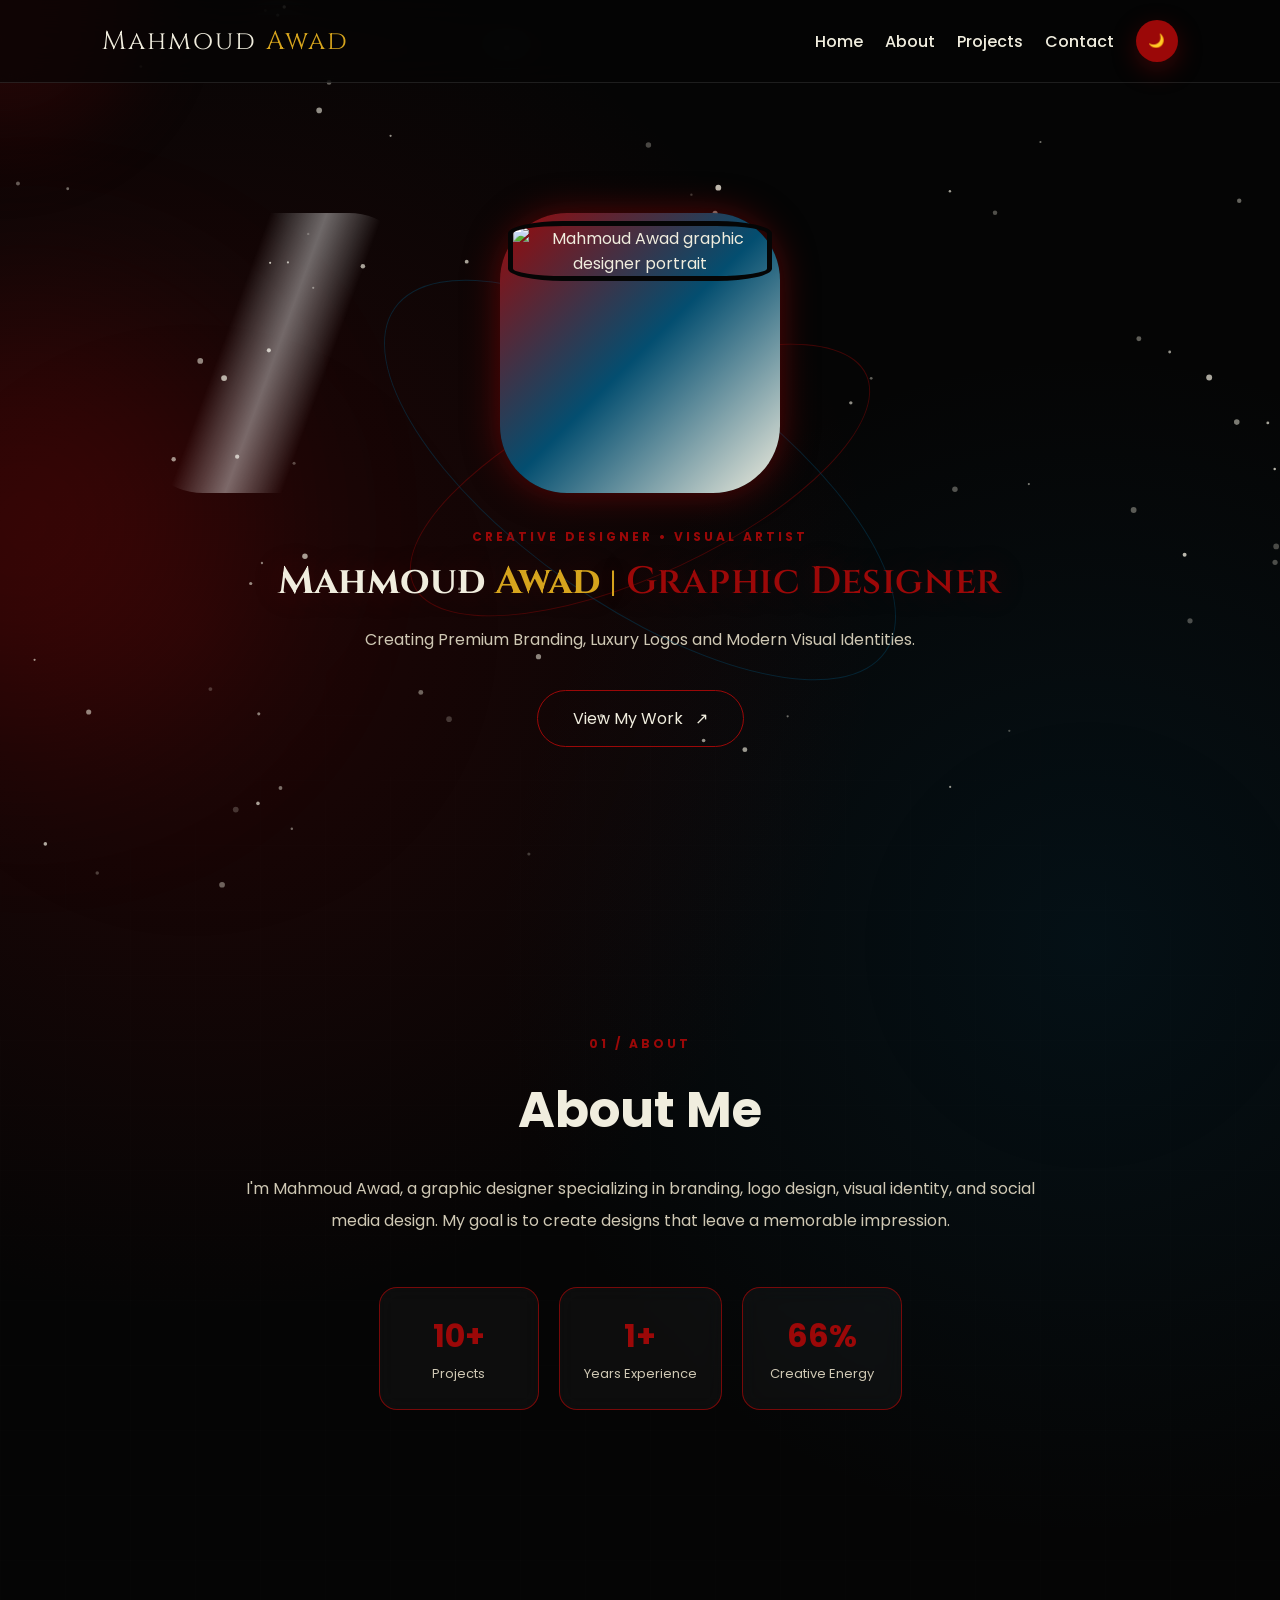
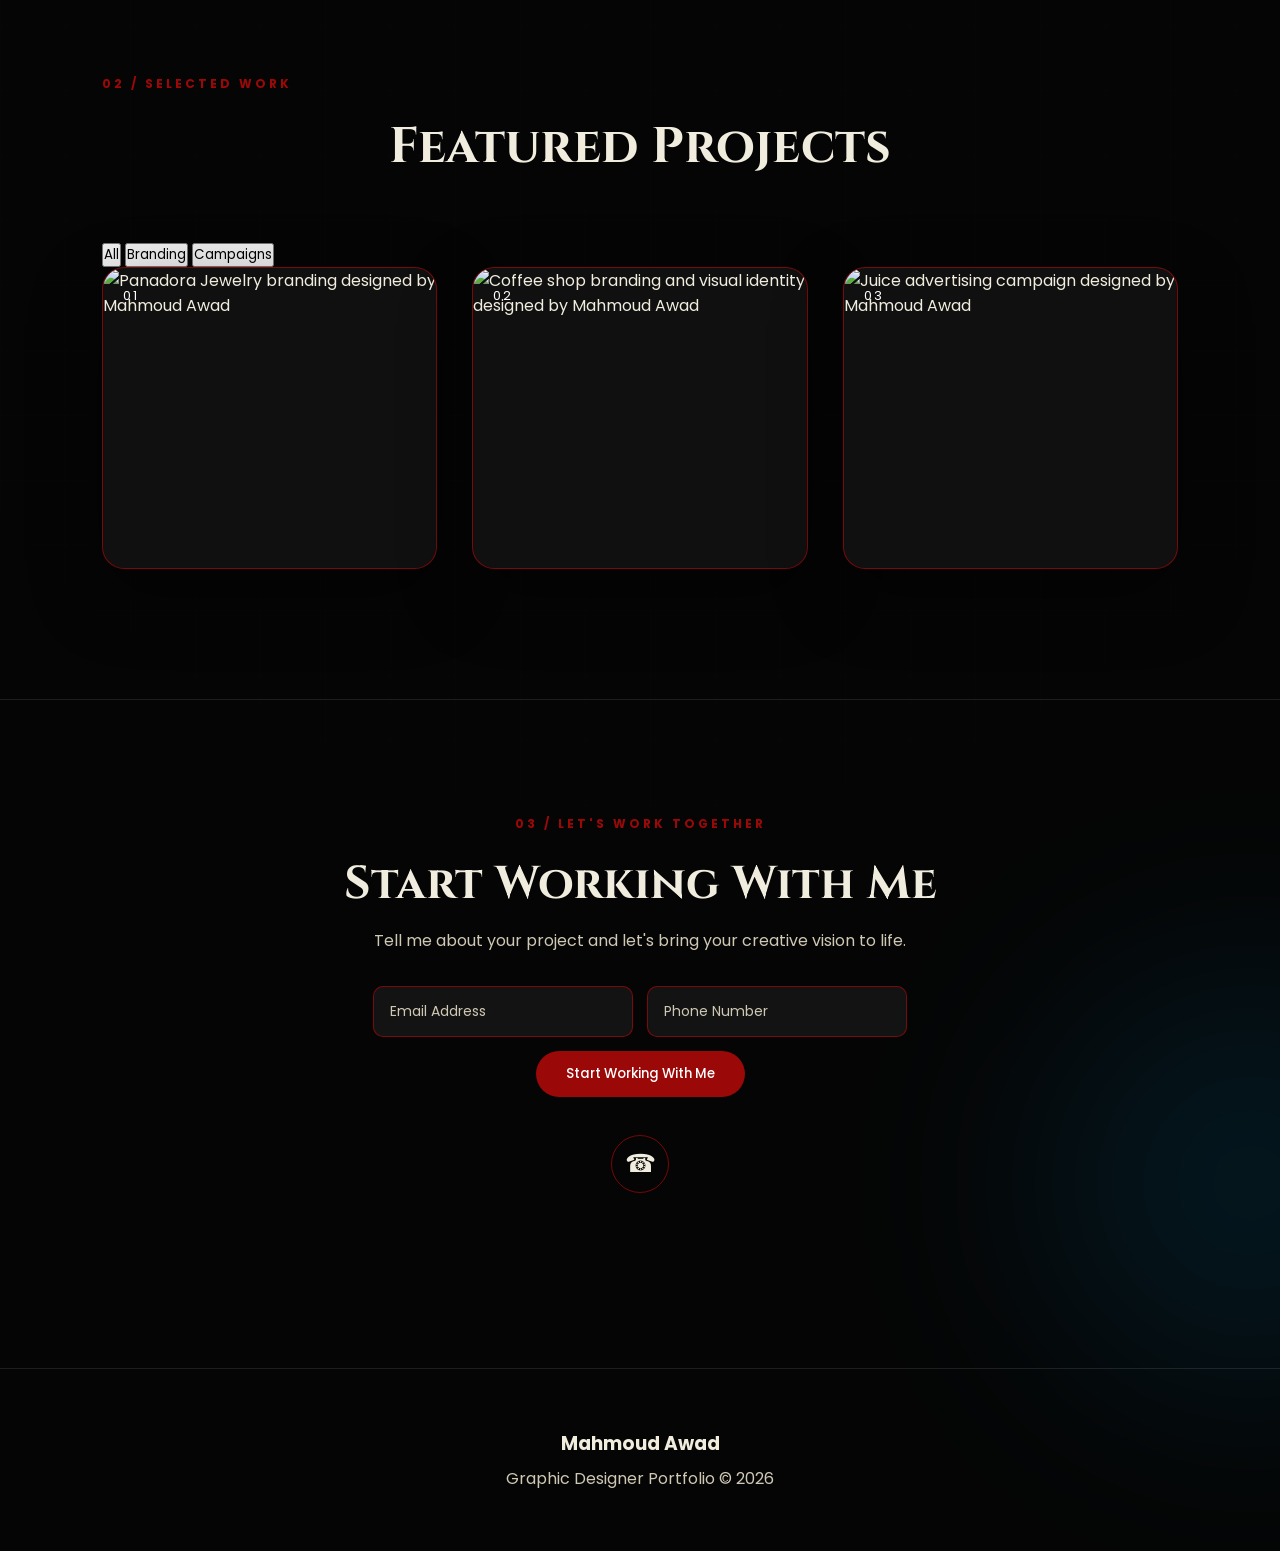
==== index.html @ 27b65423 "Refactor index.html for readability and accessibility Updated HTML structure and improved formatting" ====
<!DOCTYPE html>
<html lang="en" dir="ltr" data-theme="dark">

<head>

    <meta charset="UTF-8">

    <!-- Google Search Console Verification -->
    <meta name="google-site-verification" content="jqR8lFD2uoVf5579M3elxb7_PkfDtpCAVnVH5puY_7A">

    <!-- Website Title -->
    <title>Mahmoud Awad | Graphic Designer</title>

    <!-- Favicon -->
    <link
        rel="icon"
        type="image/png"
        href="https://uploads.onecompiler.io/44ssreqmg/44xbk82g9/1000002942.png"
    >

    <!-- SEO -->
    <meta
        name="description"
        content="Mahmoud Awad is a graphic designer specializing in branding, logo design, visual identity, and social media design."
    >

    <meta
        name="keywords"
        content="Mahmoud Awad, محمود عوض, Graphic Designer, مصمم جرافيك, Branding, Logo Design, Visual Identity, Social Media Design"
    >

    <meta name="author" content="Mahmoud Awad">
    <meta name="robots" content="index, follow">

    <!-- Canonical URL -->
    <link
        rel="canonical"
        href="https://mahmoud-awad-1.vercel.app/"
    >

    <!-- Mobile -->
    <meta
        name="viewport"
        content="width=device-width, initial-scale=1.0"
    >

    <!-- Open Graph -->
    <meta
        property="og:title"
        content="Mahmoud Awad | Graphic Designer"
    >

    <meta
        property="og:description"
        content="Mahmoud Awad is a graphic designer specializing in branding, logo design, visual identity, and social media design."
    >

    <meta
        property="og:type"
        content="website"
    >

    <meta
        property="og:url"
        content="https://mahmoud-awad-1.vercel.app/"
    >

    <meta
        property="og:site_name"
        content="Mahmoud Awad"
    >

    <meta
        property="og:image"
        content="https://uploads.onecompiler.io/44ssreqmg/44xbk82g9/1000002942.png"
    >

    <!-- Twitter -->
    <meta
        name="twitter:card"
        content="summary_large_image"
    >

    <meta
        name="twitter:title"
        content="Mahmoud Awad | Graphic Designer"
    >

    <meta
        name="twitter:description"
        content="Mahmoud Awad is a graphic designer specializing in branding, logo design, visual identity, and social media design."
    >

    <meta
        name="twitter:image"
        content="https://uploads.onecompiler.io/44ssreqmg/44xbk82g9/1000002942.png"
    >

    <!-- Structured Data -->
    <script type="application/ld+json">
    {
        "@context": "https://schema.org",
        "@type": "Person",
        "name": "Mahmoud Awad",
        "jobTitle": "Graphic Designer",
        "url": "https://mahmoud-awad-1.vercel.app/",
        "image": "https://uploads.onecompiler.io/44ssreqmg/44xbk82g9/1000002942.png",
        "description": "Mahmoud Awad is a graphic designer specializing in branding, logo design, visual identity, and social media design."
    }
    </script>

    <!-- Main CSS -->
    <link rel="stylesheet" href="styles.css">

    <!-- Google Fonts -->
    <link
        href="https://fonts.googleapis.com/css2?family=Cinzel:wght@400;600&family=Poppins:wght@300;400;500;600;700&display=swap"
        rel="stylesheet"
    >

    <style>

        .name-accent {
            color: #D6A41D;
            font-family: "Cinzel", serif;
        }

        html[data-theme="light"] .name-accent {
            color: #D6A41D;
        }

        .hero h1.hero-title {
            display: flex;
            align-items: baseline;
            justify-content: center;
            gap: clamp(4px, .8vw, 9px);
            width: 100%;
            max-width: 100%;
            overflow: visible;
            white-space: nowrap;
            font-family: "Cinzel", serif;
            font-size: clamp(20px, 3.2vw, 38px);
            line-height: 1.15;
        }

        .hero-title .title-name,
        .hero-title .title-role {
            display: inline-block;
            flex: 0 0 auto;
            font-size: 1em;
            line-height: inherit;
            white-space: nowrap;
        }

        .hero-title .title-name {
            font-family: "Cinzel", serif;
            animation: titleFromLeft .95s cubic-bezier(.22, 1, .36, 1) .85s both;
        }

        .hero-title .title-separator {
            display: inline-block;
            flex: 0 0 auto;
            color: #D6A41D;
            font-family: "Poppins", sans-serif;
            font-size: .75em;
            font-weight: 300;
            line-height: 1;
            transform-origin: bottom center;
            animation: separatorRise .8s cubic-bezier(.22, 1, .36, 1) both;
        }

        .hero-title .title-role {
            color: var(--primary);
            font-family: "Cinzel", serif;
            font-weight: 600;
            letter-spacing: clamp(0px, .05vw, .6px);
            animation: titleFromRight .95s cubic-bezier(.22, 1, .36, 1) .85s both;
        }

        @keyframes separatorRise {
            from {
                opacity: 0;
                transform: translateY(60px) scaleY(0);
            }

            to {
                opacity: 1;
                transform: translateY(0) scaleY(1);
            }
        }

        @keyframes titleFromLeft {
            from {
                opacity: 0;
                transform: translateX(55px);
            }

            to {
                opacity: 1;
                transform: translateX(0);
            }
        }

        @keyframes titleFromRight {
            from {
                opacity: 0;
                transform: translateX(-55px);
            }

            to {
                opacity: 1;
                transform: translateX(0);
            }
        }

        .work-with-us {
            padding: 110px 20px;
            text-align: center;
            border-top: 1px solid rgba(255, 255, 255, .1);
        }

        .work-with-us h2 {
            margin: 18px 0 12px;
            color: var(--text);
            font-family: "Cinzel", serif;
            font-size: clamp(28px, 5vw, 46px);
        }

        .work-with-us > p {
            max-width: 600px;
            margin: 0 auto 30px;
            color: var(--muted);
            line-height: 1.8;
        }

        .work-form {
            display: grid;
            grid-template-columns: repeat(2, minmax(0, 260px));
            justify-content: center;
            gap: 14px;
            max-width: 550px;
            margin: auto;
        }

        .work-form input {
            width: 100%;
            padding: 14px 16px;
            color: var(--text);
            font-family: "Poppins", sans-serif;
            font-size: 14px;
            outline: none;
            border: 1px solid var(--border);
            border-radius: 10px;
            background: rgba(255, 255, 255, .06);
            transition: .3s;
        }

        .work-form input:focus {
            border-color: #D6A41D;
            box-shadow: 0 0 0 3px rgba(214, 164, 29, .12);
        }

        .work-form input::placeholder {
            color: var(--muted);
        }

        .work-form button {
            grid-column: 1 / -1;
            justify-self: center;
            padding: 13px 30px;
            color: white;
            font-family: "Poppins", sans-serif;
            font-weight: 500;
            border: 0;
            border-radius: 30px;
            background: var(--primary);
            cursor: pointer;
            transition: .3s;
        }

        .work-form button:hover {
            background: #D6A41D;
            color: #050505;
            transform: translateY(-3px);
        }

        .direct-call {
            display: flex;
            flex-direction: column;
            align-items: center;
            margin-top: 38px;
            text-align: center;
        }

        .direct-call-toggle {
            display: inline-flex;
            align-items: center;
            justify-content: center;
            width: 58px;
            height: 58px;
            padding: 0;
            color: var(--text);
            border: 1px solid var(--border);
            border-radius: 50%;
            background: transparent;
            cursor: pointer;
            transition: .3s ease;
        }

        .direct-call-toggle:hover,
        .direct-call.is-open .direct-call-toggle {
            color: white;
            background: var(--primary);
            transform: translateY(-3px) scale(1.08);
        }

        .call-icon {
            display: inline-flex;
            align-items: center;
            justify-content: center;
            width: 100%;
            height: 100%;
            font-size: 25px;
        }

        .call-label {
            position: absolute;
            width: 1px;
            height: 1px;
            overflow: hidden;
            clip: rect(0, 0, 0, 0);
            white-space: nowrap;
        }

        .phone-number {
            display: flex;
            direction: ltr;
            align-items: baseline;
            justify-content: center;
            gap: 2px;
            min-height: 42px;
            margin-top: 18px;
            color: #050505;
            font-family: "Poppins", sans-serif;
            font-weight: 600;
            letter-spacing: 1px;
            text-decoration: none;
        }

        .direct-call:not(.is-open) .phone-number {
            visibility: hidden;
        }

        .phone-digit {
            display: inline-block;
            opacity: 0;
            color: #050505;
            transform: translateY(15px) scale(.2);
            animation: none;
        }

        .direct-call.is-open .phone-digit {
            animation: digitReveal .55s cubic-bezier(.22, 1, .36, 1) forwards;
        }

        .phone-digit:nth-child(1) { font-size: 16px; animation-delay: .08s; }
        .phone-digit:nth-child(2) { font-size: 17px; animation-delay: .16s; }
        .phone-digit:nth-child(3) { font-size: 18px; animation-delay: .24s; }
        .phone-digit:nth-child(4) { font-size: 19px; animation-delay: .32s; }
        .phone-digit:nth-child(5) { font-size: 20px; animation-delay: .40s; }
        .phone-digit:nth-child(6) { font-size: 21px; animation-delay: .48s; }
        .phone-digit:nth-child(7) { font-size: 23px; animation-delay: .56s; }
        .phone-digit:nth-child(8) { font-size: 25px; animation-delay: .64s; }
        .phone-digit:nth-child(9) { font-size: 27px; animation-delay: .72s; }
        .phone-digit:nth-child(10) { font-size: 29px; animation-delay: .80s; }
        .phone-digit:nth-child(11) { font-size: 31px; animation-delay: .88s; }

        @keyframes digitReveal {
            0% {
                opacity: 0;
                transform: translateY(15px) scale(.2);
            }

            65% {
                opacity: 1;
                transform: translateY(-4px) scale(1.12);
            }

            100% {
                opacity: 1;
                transform: translateY(0) scale(1);
            }
        }

        @media (max-width: 600px) {

            .hero h1.hero-title {
                gap: 3px;
                font-size: clamp(13px, 4vw, 22px);
                letter-spacing: 0;
            }

            .hero-title .title-role {
                letter-spacing: 0;
            }

            .hero-title .title-separator {
                font-size: .7em;
            }

            .work-form {
                grid-template-columns: 1fr;
                max-width: 330px;
            }

            .work-form button {
                grid-column: auto;
                width: 100%;
            }

            .phone-number {
                gap: 1px;
                margin-top: 16px;
                letter-spacing: 0;
            }
        }

        @media (max-width: 360px) {

            .hero h1.hero-title {
                gap: 2px;
                font-size: 11px;
            }

            .phone-number {
                transform: scale(.9);
            }
        }

        @media (prefers-reduced-motion: reduce) {

            .hero-title .title-name,
            .hero-title .title-separator,
            .hero-title .title-role,
            .phone-digit {
                animation: none;
                opacity: 1;
                transform: none;
            }
        }

    </style>

</head>

<body>

    <div id="scrollProgress"></div>
    <canvas id="particles"></canvas>
    <div class="cursor-glow"></div>
    <div class="bg-grid"></div>

    <header>

        <div class="logo">
            Mahmoud <span class="name-accent">Awad</span>
        </div>

        <nav>
            <a href="#home">Home</a>
            <a href="#about">About</a>
            <a href="#projects">Projects</a>
            <a href="#contact" id="contactLink">Contact</a>

            <button
                class="theme-btn"
                id="themeButton"
                aria-label="Toggle theme"
            >
                🌙
            </button>
        </nav>

    </header>

    <main>

        <!-- HERO -->
        <section class="hero" id="home">

            <div class="hero-orbit orbit-one"></div>
            <div class="hero-orbit orbit-two"></div>

            <div class="hero-image parallax" data-speed="0.08">

                <div class="image-shine"></div>

                <img
                    src="https://uploads.onecompiler.io/44ssreqmg/44xbk82g9/1000002942.png"
                    alt="Mahmoud Awad graphic designer portrait"
                >

            </div>

            <p class="eyebrow">
                CREATIVE DESIGNER • VISUAL ARTIST
            </p>

            <h1 class="hero-title parallax" data-speed="0.04">

                <span class="title-name">
                    Mahmoud
                    <span class="name-accent">Awad</span>
                </span>

                <span
                    class="title-separator"
                    aria-hidden="true"
                >
                    |
                </span>

                <span class="title-role">
                    Graphic Designer
                </span>

            </h1>

            <p class="hero-description">
                Creating Premium Branding, Luxury Logos and Modern Visual Identities.
            </p>

            <a href="#projects" class="btn magnetic">
                View My Work <span>↗</span>
            </a>

        </section>


        <!-- ABOUT -->
        <section class="about reveal" id="about">

            <span class="section-label">
                01 / ABOUT
            </span>

            <h2>
                About Me
            </h2>

            <p>
                I'm Mahmoud Awad, a graphic designer specializing in
                branding, logo design, visual identity, and social media design.
                My goal is to create designs that leave a memorable impression.
            </p>

            <div class="stats">

                <div class="stat-card">
                    <strong
                        class="counter"
                        data-target="10"
                        data-suffix="+"
                    >
                        0
                    </strong>

                    <span>
                        Projects
                    </span>
                </div>

                <div class="stat-card">
                    <strong
                        class="counter"
                        data-target="1"
                        data-suffix="+"
                    >
                        0
                    </strong>

                    <span>
                        Years Experience
                    </span>
                </div>

                <div class="stat-card">
                    <strong
                        class="counter"
                        data-target="100"
                        data-suffix="%"
                    >
                        0
                    </strong>

                    <span>
                        Creative Energy
                    </span>
                </div>

            </div>

        </section>


        <!-- PROJECTS -->
        <section class="projects reveal" id="projects">

            <span class="section-label">
                02 / SELECTED WORK
            </span>

            <h2>
                Featured Projects
            </h2>

            <div class="project-tools">

                <button
                    class="filter-btn active"
                    data-filter="all"
                >
                    All
                </button>

                <button
                    class="filter-btn"
                    data-filter="branding"
                >
                    Branding
                </button>

                <button
                    class="filter-btn"
                    data-filter="campaign"
                >
                    Campaigns
                </button>

            </div>


            <div class="cards">

                <!-- Panadora -->
                <article
                    class="card tilt-card"
                    data-category="branding"
                    data-project="panadora"
                >

                    <div class="card-number">
                        01
                    </div>

                    <img
                        src="https://uploads.onecompiler.io/44ssreqmg/1785936551769/1000002972.png"
                        alt="Panadora Jewelry branding designed by Mahmoud Awad"
                    >

                    <div class="overlay">

                        <h3>
                            Panadora Jewelry
                        </h3>

                        <span>
                            View Details ↗
                        </span>

                    </div>

                </article>


                <!-- Coffee -->
                <article
                    class="card tilt-card"
                    data-category="branding"
                    data-project="coffee"
                >

                    <div class="card-number">
                        02
                    </div>

                    <img
                        src="https://uploads.onecompiler.io/44ssreqmg/1785934921277/1000002830.png"
                        alt="Coffee shop branding and visual identity designed by Mahmoud Awad"
                    >

                    <div class="overlay">

                        <h3>
                            Coffee Branding
                        </h3>

                        <span>
                            View Details ↗
                        </span>

                    </div>

                </article>


                <!-- Juice -->
                <article
                    class="card tilt-card"
                    data-category="campaign"
                    data-project="juice"
                >

                    <div class="card-number">
                        03
                    </div>

                    <img
                        src="https://uploads.onecompiler.io/44ssreqmg/1785935603521/1000002971.jpg"
                        alt="Juice advertising campaign designed by Mahmoud Awad"
                    >

                    <div class="overlay">

                        <h3>
                            Juice Campaign
                        </h3>

                        <span>
                            View Details ↗
                        </span>

                    </div>

                </article>

            </div>

        </section>


        <!-- WORK WITH US -->
        <section
            class="work-with-us reveal"
            id="work-with-us"
        >

            <span class="section-label">
                03 / LET'S WORK TOGETHER
            </span>

            <h2>
                Start Working With Me
            </h2>

            <p>
                Tell me about your project and let's bring your creative vision to life.
            </p>

            <form class="work-form">

                <input
                    type="email"
                    name="email"
                    placeholder="Email Address"
                    aria-label="Email Address"
                    required
                >

                <input
                    type="tel"
                    name="phone"
                    placeholder="Phone Number"
                    aria-label="Phone Number"
                    required
                >

                <button type="submit">
                    Start Working With Me
                </button>

            </form>


            <div class="direct-call">

                <button
                    class="direct-call-toggle"
                    id="directCallButton"
                    type="button"
                    aria-label="Or call Mahmoud Awad directly"
                    aria-expanded="false"
                    aria-controls="phoneNumber"
                >

                    <span
                        class="call-icon"
                        aria-hidden="true"
                    >
                        ☎
                    </span>

                    <span class="call-label">
                        Or call Mahmoud Awad directly
                    </span>

                </button>


                <a
                    class="phone-number"
                    id="phoneNumber"
                    href="tel:01055193707"
                    aria-label="Call Mahmoud Awad at 01055193707"
                >

                    <span class="phone-digit">0</span>
                    <span class="phone-digit">1</span>
                    <span class="phone-digit">0</span>
                    <span class="phone-digit">5</span>
                    <span class="phone-digit">5</span>
                    <span class="phone-digit">1</span>
                    <span class="phone-digit">9</span>
                    <span class="phone-digit">3</span>
                    <span class="phone-digit">7</span>
                    <span class="phone-digit">0</span>
                    <span class="phone-digit">7</span>

                </a>

            </div>

        </section>

    </main>


    <!-- PROJECT POPUP -->
    <div
        class="popup"
        id="projectPopup"
    >

        <div class="popup-content">

            <button
                class="close"
                id="closeProjectButton"
                aria-label="Close project details"
            >
                &times;
            </button>

            <img
                id="popupImage"
                alt="Project preview"
            >

            <span class="section-label">
                PROJECT DETAILS
            </span>

            <h2 id="popupTitle"></h2>

            <p id="popupDescription"></p>

            <ul id="popupTasks"></ul>

        </div>

    </div>


    <!-- CONTACT POPUP -->
    <div
        class="contact-popup"
        id="contactPopup"
    >

        <div class="contact-box">

            <button
                class="close"
                id="closeContactButton"
                aria-label="Close contact form"
            >
                &times;
            </button>

            <span class="section-label">
                LET'S CONNECT
            </span>

            <h2>
                Contact Me
            </h2>

            <p>
                Send your phone number and I will contact you as soon as possible.
            </p>

            <input
                type="tel"
                id="phoneInput"
                placeholder="Phone Number"
                aria-label="Phone Number"
            >

            <button
                class="send-btn"
                id="sendPhoneButton"
            >
                Send
            </button>

            <p id="contactStatus"></p>

        </div>

    </div>


    <!-- FOOTER -->
    <footer>

        <h3>
            Mahmoud Awad
        </h3>

        <p>
            Graphic Designer Portfolio ©
            <span id="currentYear"></span>
        </p>

        <span
            id="typingText"
            hidden
            aria-hidden="true"
        ></span>

    </footer>


    <!-- JavaScript -->
    <script src="script.js"></script>

    <script>

        document.addEventListener("DOMContentLoaded", () => {

            const directCall =
                document.querySelector(".direct-call");

            const directCallButton =
                document.querySelector("#directCallButton");

            directCallButton?.addEventListener("click", () => {

                const isOpen =
                    directCall.classList.toggle("is-open");

                directCallButton.setAttribute(
                    "aria-expanded",
                    isOpen
                );

                if (isOpen) {

                    document
                        .querySelectorAll(".phone-digit")
                        .forEach(digit => {

                            digit.style.animation = "none";

                            void digit.offsetWidth;

                            digit.style.animation = "";

                        });

                }

            });

        });

    </script>

</body>
</html>
---- styles.css ----
:root {
    --bg: #050505;
    --text: #f0edde;
    --muted: #cfc8b4;
    --card: #101010;
    --primary: #9b0808;
    --secondary: #034e70;
    --border: rgba(155, 8, 8, .75);
    --header-bg: rgba(5, 5, 5, .62);
    --shadow: 0 25px 70px rgba(0, 0, 0, .45);
}

html[data-theme="light"] {
    --bg: #f7f2e8;
    --text: #151515;
    --muted: #4b4b4b;
    --card: #fff;
    --primary: #770101;
    --secondary: #023048;
    --border: #d9c8b8;
    --header-bg: rgba(255, 255, 255, .78);
    --shadow: 0 25px 70px rgba(0, 0, 0, .14);
}

* {
    margin: 0;
    padding: 0;
    box-sizing: border-box;
    font-family: "Poppins", sans-serif;
}

html {
    scroll-behavior: smooth;
}

body {
    min-height: 100vh;
    overflow-x: hidden;
    color: var(--text);
    background:
        radial-gradient(circle at 15% 20%, rgba(155, 8, 8, .18), transparent 25%),
        radial-gradient(circle at 85% 30%, rgba(3, 78, 112, .16), transparent 24%),
        var(--bg);
    transition: background .4s, color .4s;
    perspective: 1200px;
}

body::before,
body::after {
    content: "";
    position: fixed;
    width: 420px;
    height: 420px;
    border-radius: 50%;
    filter: blur(100px);
    opacity: .24;
    pointer-events: none;
    z-index: -3;
    animation: floatingGlow 12s ease-in-out infinite alternate;
}

body::before {
    top: 10%;
    left: -180px;
    background: var(--primary);
}

body::after {
    right: -180px;
    bottom: 5%;
    background: var(--secondary);
    animation-delay: -5s;
}

#particles,
.bg-grid {
    position: fixed;
    inset: 0;
    pointer-events: none;
}

#particles {
    z-index: -2;
}

.bg-grid {
    z-index: -3;
    opacity: .2;
    background-image:
        linear-gradient(rgba(255,255,255,.04) 1px, transparent 1px),
        linear-gradient(90deg, rgba(255,255,255,.04) 1px, transparent 1px);
    background-size: 65px 65px;
    mask-image: radial-gradient(circle, #000 20%, transparent 85%);
}

.cursor-glow {
    position: fixed;
    width: 280px;
    height: 280px;
    border-radius: 50%;
    pointer-events: none;
    z-index: 10;
    opacity: .18;
    filter: blur(45px);
    background: var(--primary);
    transform: translate(-50%, -50%);
    transition: width .3s, height .3s;
}

header {
    position: fixed;
    z-index: 1000;
    top: 0;
    width: 100%;
    padding: 20px 8%;
    display: flex;
    align-items: center;
    justify-content: space-between;
    background: var(--header-bg);
    border-bottom: 1px solid rgba(255,255,255,.1);
    backdrop-filter: blur(18px);
    transition: .4s;
}

.logo,
.hero h1,
.projects h2 {
    font-family: "Cinzel", serif;
}

.logo {
    font-size: 26px;
    letter-spacing: 2px;
}

nav {
    display: flex;
    align-items: center;
    gap: 22px;
}

nav a {
    color: var(--text);
    text-decoration: none;
    font-weight: 500;
    transition: .3s;
}

nav a:hover {
    color: var(--primary);
    transform: translateY(-2px);
}

.theme-btn {
    width: 42px;
    height: 42px;
    border: 0;
    border-radius: 50%;
    color: white;
    background: var(--primary);
    cursor: pointer;
    box-shadow: 0 8px 25px rgba(155, 8, 8, .35);
    transition: .3s;
}

.theme-btn:hover {
    transform: rotate(20deg) scale(1.1);
}

.hero {
    min-height: 100vh;
    position: relative;
    display: flex;
    flex-direction: column;
    align-items: center;
    justify-content: center;
    text-align: center;
    padding: 140px 20px 80px;
    overflow: hidden;
}

.hero-image {
    position: relative;
    width: 280px;
    height: 280px;
    padding: 8px;
    border-radius: 24%;
    background: linear-gradient(135deg, var(--primary), var(--secondary), var(--text));
    box-shadow: 0 0 35px rgba(155, 8, 8, .55);
    animation: heroFloat 5s ease-in-out infinite;
    transform-style: preserve-3d;
}

.hero-image img {
    width: 100%;
    height: 100%;
    border: 5px solid var(--bg);
    border-radius: 21%;
    object-fit: cover;
}

.image-shine {
    position: absolute;
    inset: 0;
    z-index: 2;
    border-radius: 24%;
    background: linear-gradient(110deg, transparent 35%, rgba(255,255,255,.4), transparent 65%);
    transform: translateX(-130%);
    animation: shine 5s infinite;
}

.hero-orbit {
    position: absolute;
    border: 1px solid rgba(155, 8, 8, .4);
    border-radius: 50%;
    pointer-events: none;
}

.orbit-one {
    width: 500px;
    height: 190px;
    transform: rotate(-25deg);
    animation: orbit 14s linear infinite;
}

.orbit-two {
    width: 600px;
    height: 250px;
    transform: rotate(35deg);
    border-color: rgba(3, 78, 112, .4);
    animation: orbit 18s linear infinite reverse;
}

.eyebrow,
.section-label {
    color: var(--primary);
    font-size: 12px;
    font-weight: 700;
    letter-spacing: 3px;
}

.eyebrow {
    margin-top: 35px;
}

.hero h1 {
    margin-top: 14px;
    font-size: clamp(42px, 7vw, 72px);
    text-shadow: 0 0 30px rgba(155, 8, 8, .25);
}

.hero h2 {
    margin-top: 8px;
    color: var(--primary);
    font-size: 26px;
    letter-spacing: 4px;
}

.hero-description {
    max-width: 650px;
    margin-top: 22px;
    color: var(--muted);
    line-height: 1.8;
}

.btn {
    display: inline-flex;
    gap: 12px;
    align-items: center;
    margin-top: 35px;
    padding: 15px 35px;
    color: var(--text);
    text-decoration: none;
    border: 1px solid var(--primary);
    border-radius: 50px;
    transition: .35s;
}

.btn:hover {
    color: white;
    background: var(--primary);
    box-shadow: 0 0 35px rgba(155, 8, 8, .5);
    transform: translateY(-6px);
}

.about,
.projects {
    position: relative;
    z-index: 1;
}

.about {
    padding: 130px 10%;
    text-align: center;
}

.about h2,
.projects h2 {
    margin: 18px 0 25px;
    font-size: clamp(34px, 5vw, 50px);
}

.about > p {
    max-width: 800px;
    margin: auto;
    color: var(--muted);
    line-height: 2;
}

.stats {
    display: flex;
    justify-content: center;
    gap: 20px;
    flex-wrap: wrap;
    margin-top: 50px;
}

.stat-card {
    min-width: 160px;
    padding: 24px;
    border: 1px solid var(--border);
    border-radius: 18px;
    background: rgba(255,255,255,.035);
    backdrop-filter: blur(10px);
    transition: .35s;
}

.stat-card:hover {
    transform: translateY(-10px) rotateX(8deg);
    box-shadow: 0 15px 35px rgba(155, 8, 8, .2);
}

.stat-card strong {
    display: block;
    color: var(--primary);
    font-size: 32px;
}

.stat-card span {
    color: var(--muted);
    font-size: 13px;
}

.projects {
    padding: 130px 8%;
}

.projects h2 {
    text-align: center;
    margin-bottom: 60px;
}

.cards {
    display: grid;
    grid-template-columns: repeat(auto-fit, minmax(280px, 1fr));
    gap: 35px;
    perspective: 1200px;
}

.card {
    position: relative;
    min-height: 300px;
    overflow: hidden;
    border: 1px solid var(--border);
    border-radius: 22px;
    cursor: pointer;
    background: var(--card);
    box-shadow: var(--shadow);
    transform-style: preserve-3d;
    transition: transform .15s ease, box-shadow .4s;
}

.card:hover {
    box-shadow: 0 25px 55px rgba(155, 8, 8, .35);
}

.card img {
    width: 100%;
    height: 100%;
    min-height: 300px;
    display: block;
    object-fit: cover;
    transition: .6s;
}

.card:hover img {
    transform: scale(1.1);
}

.card-number {
    position: absolute;
    z-index: 2;
    top: 18px;
    left: 20px;
    color: white;
    font-size: 13px;
    letter-spacing: 2px;
}

.overlay {
    position: absolute;
    inset: 0;
    display: flex;
    flex-direction: column;
    align-items: center;
    justify-content: center;
    opacity: 0;
    background: linear-gradient(to top, rgba(0,0,0,.9), rgba(0,0,0,.2));
    transition: .4s;
}

.card:hover .overlay {
    opacity: 1;
}

.overlay h3 {
    color: #f0edde;
    font-size: 27px;
}

.overlay span {
    margin-top: 10px;
    color: #ff9c9c;
    font-weight: 600;
}

.popup,
.contact-popup {
    position: fixed;
    inset: 0;
    z-index: 9999;
    display: none;
    align-items: center;
    justify-content: center;
    padding: 20px;
    background: rgba(0,0,0,.84);
    backdrop-filter: blur(10px);
}

.popup-content,
.contact-box {
    position: relative;
    width: 800px;
    max-width: 95%;
    padding: 30px;
    color: var(--text);
    background: var(--card);
    border: 1px solid var(--primary);
    border-radius: 22px;
    box-shadow: var(--shadow);
    animation: popup .35s ease;
}

.popup-content img {
    width: 100%;
    max-height: 420px;
    margin-bottom: 20px;
    border-radius: 15px;
    object-fit: cover;
}

.popup-content h2,
.contact-box h2 {
    margin: 14px 0;
}

.popup-content p,
.contact-box p {
    color: var(--muted);
    line-height: 1.8;
}

.popup-content ul {
    margin-top: 15px;
    padding-left: 22px;
    color: var(--muted);
    line-height: 1.9;
}

.contact-box {
    width: 450px;
    text-align: center;
    border-color: var(--secondary);
}

.close {
    position: absolute;
    top: 10px;
    right: 20px;
    z-index: 3;
    border: 0;
    background: transparent;
    color: var(--primary);
    font-size: 38px;
    cursor: pointer;
}

.contact-box input,
.send-btn {
    width: 100%;
    padding: 15px;
    margin-top: 12px;
    border-radius: 10px;
    font-size: 16px;
}

.contact-box input {
    color: var(--text);
    outline: none;
    border: 1px solid var(--secondary);
    background: rgba(255,255,255,.06);
}

.send-btn {
    border: 0;
    color: white;
    background: var(--primary);
    cursor: pointer;
    transition: .3s;
}

.send-btn:hover {
    background: var(--secondary);
    transform: translateY(-3px);
}

#contactStatus {
    margin-top: 15px;
}

footer {
    padding: 60px 20px;
    text-align: center;
    border-top: 1px solid rgba(255,255,255,.1);
}

footer p {
    margin-top: 8px;
    color: var(--muted);
}

.reveal {
    opacity: 0;
    transform: translateY(45px);
    transition: 1s ease;
}

.reveal.show {
    opacity: 1;
    transform: translateY(0);
}

@keyframes heroFloat {
    0%, 100% { transform: translateY(0) rotateX(0) rotateY(0); }
    50% { transform: translateY(-18px) rotateX(4deg) rotateY(-4deg); }
}

@keyframes floatingGlow {
    to { transform: translate(50px, -35px) scale(1.12); }
}

@keyframes shine {
    0%, 55% { transform: translateX(-130%); }
    75%, 100% { transform: translateX(130%); }
}

@keyframes orbit {
    to { transform: rotate(335deg); }
}

@keyframes popup {
    from { opacity: 0; transform: scale(.9) translateY(20px); }
    to { opacity: 1; transform: scale(1) translateY(0); }
}

@media (max-width: 768px) {
    header {
        flex-direction: column;
        gap: 15px;
        padding: 16px 5%;
    }

    nav {
        gap: 13px;
    }

    .hero-image {
        width: 240px;
        height: 240px;
    }

    .orbit-one {
        width: 360px;
    }

    .orbit-two {
        width: 410px;
    }

    .projects,
    .about {
        padding: 90px 6%;
    }

    .cursor-glow {
        display: none;
    }
}

@media (prefers-reduced-motion: reduce) {
    *,
    *::before,
    *::after {
        animation-duration: .01ms !important;
        transition-duration: .01ms !important;
    }
}
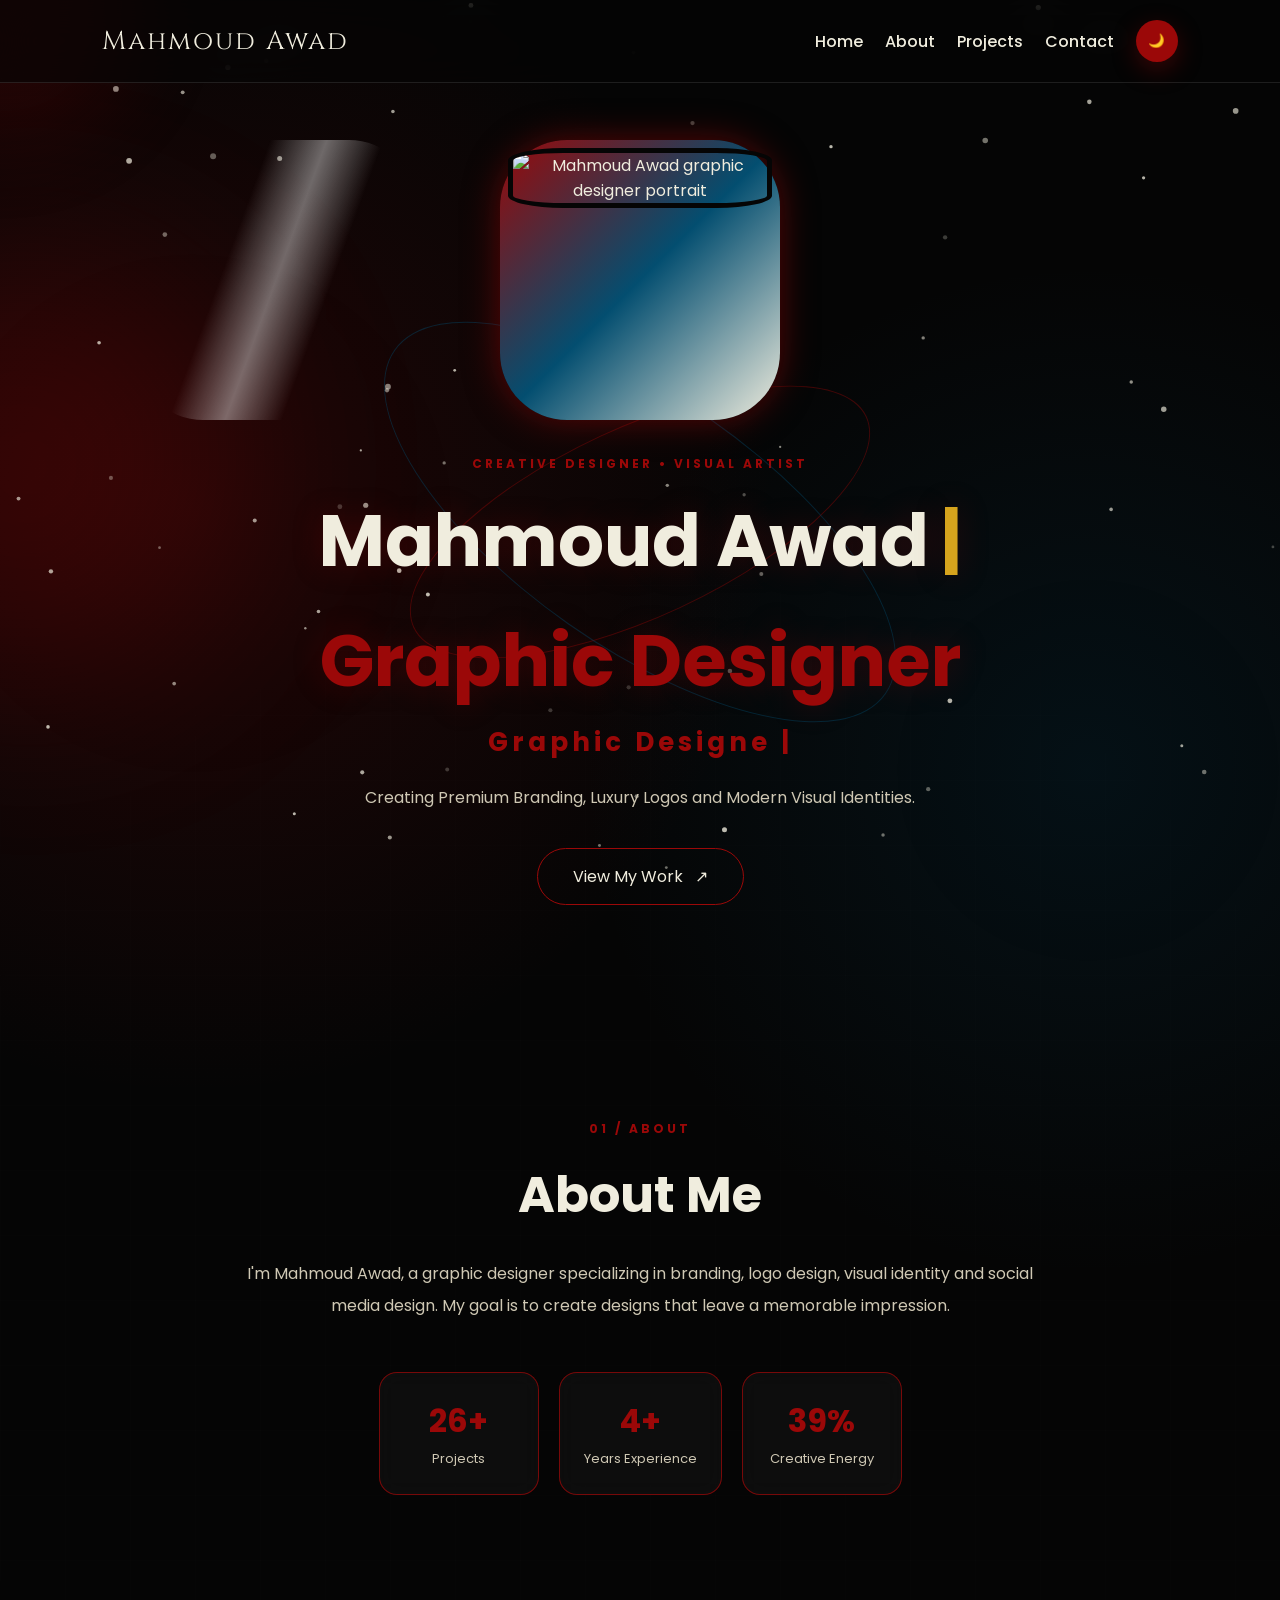
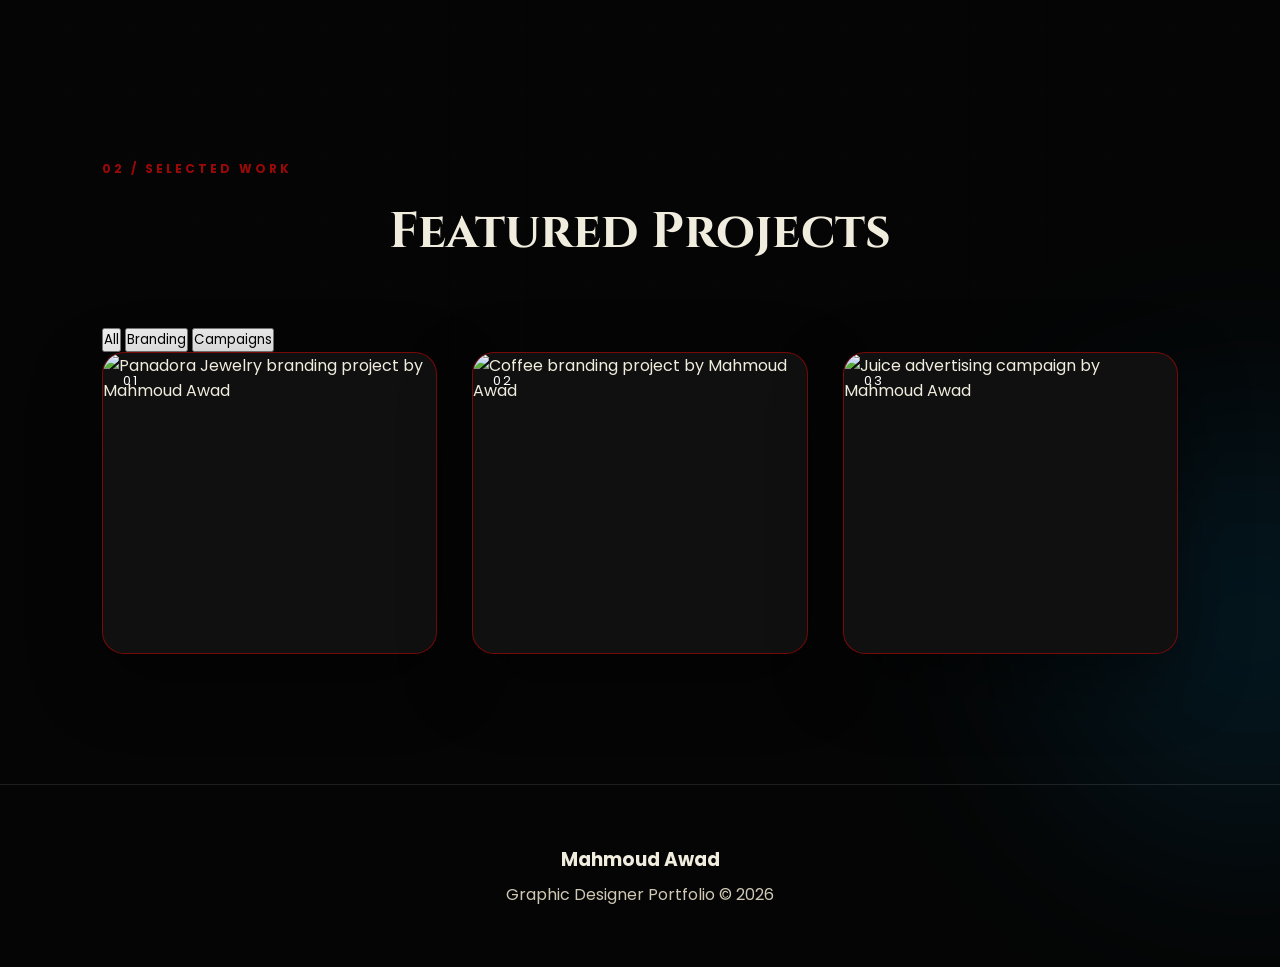
==== commit df618bc4: "Update index.html for SEO and structural improvements Refactor HTML structure and improve SEO metada" ====
--- a/index.html
+++ b/index.html
@@ -5,96 +5,70 @@
 
     <meta charset="UTF-8">
 
-    <!-- Google Search Console Verification -->
-    <meta name="google-site-verification" content="jqR8lFD2uoVf5579M3elxb7_PkfDtpCAVnVH5puY_7A">
-
-    <!-- Website Title -->
+    <!-- Google Search Console -->
+    <meta name="google-site-verification"
+        content="jqR8lFD2uoVf5579M3elxb7_PkfDtpCAVnVH5puY_7A">
+
+    <!-- SEO -->
     <title>Mahmoud Awad | Graphic Designer</title>
+
+    <meta name="description"
+        content="Mahmoud Awad is a graphic designer specializing in branding, logo design, visual identity, and social media design.">
+
+    <meta name="keywords"
+        content="Mahmoud Awad, محمود عوض, Graphic Designer, مصمم جرافيك, Branding, Logo Design, Visual Identity, Social Media Design">
+
+    <meta name="author" content="Mahmoud Awad">
+
+    <meta name="robots" content="index, follow">
+
+    <meta name="googlebot" content="index, follow">
+
+    <!-- Canonical -->
+    <link rel="canonical"
+        href="https://mahmoud-awad-1.vercel.app/">
+
+    <!-- Mobile -->
+    <meta name="viewport"
+        content="width=device-width, initial-scale=1.0">
 
     <!-- Favicon -->
     <link
         rel="icon"
         type="image/png"
-        href="https://uploads.onecompiler.io/44ssreqmg/44xbk82g9/1000002942.png"
-    >
-
-    <!-- SEO -->
-    <meta
-        name="description"
-        content="Mahmoud Awad is a graphic designer specializing in branding, logo design, visual identity, and social media design."
-    >
-
-    <meta
-        name="keywords"
-        content="Mahmoud Awad, محمود عوض, Graphic Designer, مصمم جرافيك, Branding, Logo Design, Visual Identity, Social Media Design"
-    >
-
-    <meta name="author" content="Mahmoud Awad">
-    <meta name="robots" content="index, follow">
-
-    <!-- Canonical URL -->
-    <link
-        rel="canonical"
-        href="https://mahmoud-awad-1.vercel.app/"
-    >
-
-    <!-- Mobile -->
-    <meta
-        name="viewport"
-        content="width=device-width, initial-scale=1.0"
-    >
+        href="https://uploads.onecompiler.io/44ssreqmg/44xbk82g9/1000002942.png">
 
     <!-- Open Graph -->
-    <meta
-        property="og:title"
-        content="Mahmoud Awad | Graphic Designer"
-    >
-
-    <meta
-        property="og:description"
-        content="Mahmoud Awad is a graphic designer specializing in branding, logo design, visual identity, and social media design."
-    >
-
-    <meta
-        property="og:type"
-        content="website"
-    >
-
-    <meta
-        property="og:url"
-        content="https://mahmoud-awad-1.vercel.app/"
-    >
-
-    <meta
-        property="og:site_name"
-        content="Mahmoud Awad"
-    >
-
-    <meta
-        property="og:image"
-        content="https://uploads.onecompiler.io/44ssreqmg/44xbk82g9/1000002942.png"
-    >
+    <meta property="og:title"
+        content="Mahmoud Awad | Graphic Designer">
+
+    <meta property="og:description"
+        content="Mahmoud Awad is a graphic designer specializing in branding, logo design, visual identity, and social media design.">
+
+    <meta property="og:type"
+        content="website">
+
+    <meta property="og:url"
+        content="https://mahmoud-awad-1.vercel.app/">
+
+    <meta property="og:site_name"
+        content="Mahmoud Awad">
+
+    <meta property="og:image"
+        content="https://uploads.onecompiler.io/44ssreqmg/44xbk82g9/1000002942.png">
 
     <!-- Twitter -->
-    <meta
-        name="twitter:card"
-        content="summary_large_image"
-    >
-
-    <meta
-        name="twitter:title"
-        content="Mahmoud Awad | Graphic Designer"
-    >
-
-    <meta
-        name="twitter:description"
-        content="Mahmoud Awad is a graphic designer specializing in branding, logo design, visual identity, and social media design."
-    >
-
-    <meta
-        name="twitter:image"
-        content="https://uploads.onecompiler.io/44ssreqmg/44xbk82g9/1000002942.png"
-    >
+    <meta name="twitter:card"
+        content="summary_large_image">
+
+    <meta name="twitter:title"
+        content="Mahmoud Awad | Graphic Designer">
+
+    <meta name="twitter:description"
+        content="Mahmoud Awad is a graphic designer specializing in branding, logo design, visual identity, and social media design.">
+
+    <meta name="twitter:image"
+        content="https://uploads.onecompiler.io/44ssreqmg/44xbk82g9/1000002942.png">
 
     <!-- Structured Data -->
     <script type="application/ld+json">
@@ -109,414 +83,211 @@
     }
     </script>
 
-    <!-- Main CSS -->
+    <!-- CSS -->
     <link rel="stylesheet" href="styles.css">
 
     <!-- Google Fonts -->
     <link
         href="https://fonts.googleapis.com/css2?family=Cinzel:wght@400;600&family=Poppins:wght@300;400;500;600;700&display=swap"
-        rel="stylesheet"
-    >
-
+        rel="stylesheet">
+
+
+    <!-- Hero Title Animation -->
     <style>
 
-        .name-accent {
-            color: #D6A41D;
-            font-family: "Cinzel", serif;
-        }
-
-        html[data-theme="light"] .name-accent {
-            color: #D6A41D;
-        }
-
-        .hero h1.hero-title {
+        .hero-title {
             display: flex;
-            align-items: baseline;
+            align-items: center;
             justify-content: center;
-            gap: clamp(4px, .8vw, 9px);
-            width: 100%;
-            max-width: 100%;
-            overflow: visible;
-            white-space: nowrap;
-            font-family: "Cinzel", serif;
-            font-size: clamp(20px, 3.2vw, 38px);
-            line-height: 1.15;
+            gap: 12px;
+            flex-wrap: wrap;
         }
 
         .hero-title .title-name,
         .hero-title .title-role {
             display: inline-block;
-            flex: 0 0 auto;
-            font-size: 1em;
-            line-height: inherit;
-            white-space: nowrap;
+            opacity: 0;
         }
 
         .hero-title .title-name {
-            font-family: "Cinzel", serif;
-            animation: titleFromLeft .95s cubic-bezier(.22, 1, .36, 1) .85s both;
+            animation: nameFromLeft 1s cubic-bezier(.22, 1, .36, 1) .8s forwards;
+        }
+
+        .hero-title .title-role {
+            color: var(--primary);
+            animation: roleFromRight 1s cubic-bezier(.22, 1, .36, 1) .8s forwards;
         }
 
         .hero-title .title-separator {
             display: inline-block;
-            flex: 0 0 auto;
             color: #D6A41D;
-            font-family: "Poppins", sans-serif;
-            font-size: .75em;
-            font-weight: 300;
-            line-height: 1;
-            transform-origin: bottom center;
-            animation: separatorRise .8s cubic-bezier(.22, 1, .36, 1) both;
-        }
-
-        .hero-title .title-role {
-            color: var(--primary);
-            font-family: "Cinzel", serif;
-            font-weight: 600;
-            letter-spacing: clamp(0px, .05vw, .6px);
-            animation: titleFromRight .95s cubic-bezier(.22, 1, .36, 1) .85s both;
-        }
-
-        @keyframes separatorRise {
+            opacity: 0;
+            transform: translateY(70px) scaleY(0);
+            animation: separatorFromBottom .8s cubic-bezier(.22, 1, .36, 1) forwards;
+        }
+
+        @keyframes separatorFromBottom {
+
             from {
                 opacity: 0;
-                transform: translateY(60px) scaleY(0);
+                transform: translateY(70px) scaleY(0);
             }
 
             to {
                 opacity: 1;
                 transform: translateY(0) scaleY(1);
             }
-        }
-
-        @keyframes titleFromLeft {
+
+        }
+
+        @keyframes nameFromLeft {
+
             from {
                 opacity: 0;
-                transform: translateX(55px);
+                transform: translateX(70px);
             }
 
             to {
                 opacity: 1;
                 transform: translateX(0);
             }
-        }
-
-        @keyframes titleFromRight {
+
+        }
+
+        @keyframes roleFromRight {
+
             from {
                 opacity: 0;
-                transform: translateX(-55px);
+                transform: translateX(-70px);
             }
 
             to {
                 opacity: 1;
                 transform: translateX(0);
             }
-        }
-
-        .work-with-us {
-            padding: 110px 20px;
-            text-align: center;
-            border-top: 1px solid rgba(255, 255, 255, .1);
-        }
-
-        .work-with-us h2 {
-            margin: 18px 0 12px;
-            color: var(--text);
-            font-family: "Cinzel", serif;
-            font-size: clamp(28px, 5vw, 46px);
-        }
-
-        .work-with-us > p {
-            max-width: 600px;
-            margin: 0 auto 30px;
-            color: var(--muted);
-            line-height: 1.8;
-        }
-
-        .work-form {
-            display: grid;
-            grid-template-columns: repeat(2, minmax(0, 260px));
-            justify-content: center;
-            gap: 14px;
-            max-width: 550px;
-            margin: auto;
-        }
-
-        .work-form input {
-            width: 100%;
-            padding: 14px 16px;
-            color: var(--text);
-            font-family: "Poppins", sans-serif;
-            font-size: 14px;
-            outline: none;
-            border: 1px solid var(--border);
-            border-radius: 10px;
-            background: rgba(255, 255, 255, .06);
-            transition: .3s;
-        }
-
-        .work-form input:focus {
-            border-color: #D6A41D;
-            box-shadow: 0 0 0 3px rgba(214, 164, 29, .12);
-        }
-
-        .work-form input::placeholder {
-            color: var(--muted);
-        }
-
-        .work-form button {
-            grid-column: 1 / -1;
-            justify-self: center;
-            padding: 13px 30px;
-            color: white;
-            font-family: "Poppins", sans-serif;
-            font-weight: 500;
-            border: 0;
-            border-radius: 30px;
-            background: var(--primary);
-            cursor: pointer;
-            transition: .3s;
-        }
-
-        .work-form button:hover {
-            background: #D6A41D;
-            color: #050505;
-            transform: translateY(-3px);
-        }
-
-        .direct-call {
-            display: flex;
-            flex-direction: column;
-            align-items: center;
-            margin-top: 38px;
-            text-align: center;
-        }
-
-        .direct-call-toggle {
-            display: inline-flex;
-            align-items: center;
-            justify-content: center;
-            width: 58px;
-            height: 58px;
-            padding: 0;
-            color: var(--text);
-            border: 1px solid var(--border);
-            border-radius: 50%;
-            background: transparent;
-            cursor: pointer;
-            transition: .3s ease;
-        }
-
-        .direct-call-toggle:hover,
-        .direct-call.is-open .direct-call-toggle {
-            color: white;
-            background: var(--primary);
-            transform: translateY(-3px) scale(1.08);
-        }
-
-        .call-icon {
-            display: inline-flex;
-            align-items: center;
-            justify-content: center;
-            width: 100%;
-            height: 100%;
-            font-size: 25px;
-        }
-
-        .call-label {
-            position: absolute;
-            width: 1px;
-            height: 1px;
-            overflow: hidden;
-            clip: rect(0, 0, 0, 0);
-            white-space: nowrap;
-        }
-
-        .phone-number {
-            display: flex;
-            direction: ltr;
-            align-items: baseline;
-            justify-content: center;
-            gap: 2px;
-            min-height: 42px;
-            margin-top: 18px;
-            color: #050505;
-            font-family: "Poppins", sans-serif;
-            font-weight: 600;
-            letter-spacing: 1px;
-            text-decoration: none;
-        }
-
-        .direct-call:not(.is-open) .phone-number {
-            visibility: hidden;
-        }
-
-        .phone-digit {
-            display: inline-block;
-            opacity: 0;
-            color: #050505;
-            transform: translateY(15px) scale(.2);
-            animation: none;
-        }
-
-        .direct-call.is-open .phone-digit {
-            animation: digitReveal .55s cubic-bezier(.22, 1, .36, 1) forwards;
-        }
-
-        .phone-digit:nth-child(1) { font-size: 16px; animation-delay: .08s; }
-        .phone-digit:nth-child(2) { font-size: 17px; animation-delay: .16s; }
-        .phone-digit:nth-child(3) { font-size: 18px; animation-delay: .24s; }
-        .phone-digit:nth-child(4) { font-size: 19px; animation-delay: .32s; }
-        .phone-digit:nth-child(5) { font-size: 20px; animation-delay: .40s; }
-        .phone-digit:nth-child(6) { font-size: 21px; animation-delay: .48s; }
-        .phone-digit:nth-child(7) { font-size: 23px; animation-delay: .56s; }
-        .phone-digit:nth-child(8) { font-size: 25px; animation-delay: .64s; }
-        .phone-digit:nth-child(9) { font-size: 27px; animation-delay: .72s; }
-        .phone-digit:nth-child(10) { font-size: 29px; animation-delay: .80s; }
-        .phone-digit:nth-child(11) { font-size: 31px; animation-delay: .88s; }
-
-        @keyframes digitReveal {
-            0% {
-                opacity: 0;
-                transform: translateY(15px) scale(.2);
-            }
-
-            65% {
-                opacity: 1;
-                transform: translateY(-4px) scale(1.12);
-            }
-
-            100% {
-                opacity: 1;
-                transform: translateY(0) scale(1);
-            }
+
         }
 
         @media (max-width: 600px) {
 
-            .hero h1.hero-title {
-                gap: 3px;
-                font-size: clamp(13px, 4vw, 22px);
-                letter-spacing: 0;
-            }
-
-            .hero-title .title-role {
-                letter-spacing: 0;
-            }
-
+            .hero-title {
+                gap: 6px;
+                font-size: 20px;
+            }
+
+        }
+
+        @media (prefers-reduced-motion: reduce) {
+
+            .hero-title .title-name,
+            .hero-title .title-role,
             .hero-title .title-separator {
-                font-size: .7em;
-            }
-
-            .work-form {
-                grid-template-columns: 1fr;
-                max-width: 330px;
-            }
-
-            .work-form button {
-                grid-column: auto;
-                width: 100%;
-            }
-
-            .phone-number {
-                gap: 1px;
-                margin-top: 16px;
-                letter-spacing: 0;
-            }
-        }
-
-        @media (max-width: 360px) {
-
-            .hero h1.hero-title {
-                gap: 2px;
-                font-size: 11px;
-            }
-
-            .phone-number {
-                transform: scale(.9);
-            }
-        }
-
-        @media (prefers-reduced-motion: reduce) {
-
-            .hero-title .title-name,
-            .hero-title .title-separator,
-            .hero-title .title-role,
-            .phone-digit {
                 animation: none;
                 opacity: 1;
                 transform: none;
             }
+
         }
 
     </style>
 
 </head>
 
+
 <body>
 
+    <!-- Scroll Progress -->
     <div id="scrollProgress"></div>
+
+    <!-- Background -->
     <canvas id="particles"></canvas>
+
     <div class="cursor-glow"></div>
+
     <div class="bg-grid"></div>
 
+
+    <!-- HEADER -->
     <header>
 
         <div class="logo">
-            Mahmoud <span class="name-accent">Awad</span>
+            Mahmoud Awad
         </div>
 
         <nav>
-            <a href="#home">Home</a>
-            <a href="#about">About</a>
-            <a href="#projects">Projects</a>
-            <a href="#contact" id="contactLink">Contact</a>
+
+            <a href="#home">
+                Home
+            </a>
+
+            <a href="#about">
+                About
+            </a>
+
+            <a href="#projects">
+                Projects
+            </a>
+
+            <a href="#contact"
+               id="contactLink">
+                Contact
+            </a>
 
             <button
                 class="theme-btn"
                 id="themeButton"
-                aria-label="Toggle theme"
-            >
+                aria-label="Toggle theme">
                 🌙
             </button>
+
         </nav>
 
     </header>
 
+
     <main>
 
+
         <!-- HERO -->
-        <section class="hero" id="home">
+        <section
+            class="hero"
+            id="home">
 
             <div class="hero-orbit orbit-one"></div>
+
             <div class="hero-orbit orbit-two"></div>
 
-            <div class="hero-image parallax" data-speed="0.08">
+
+            <div
+                class="hero-image parallax"
+                data-speed="0.08">
 
                 <div class="image-shine"></div>
 
                 <img
                     src="https://uploads.onecompiler.io/44ssreqmg/44xbk82g9/1000002942.png"
-                    alt="Mahmoud Awad graphic designer portrait"
-                >
+                    alt="Mahmoud Awad graphic designer portrait">
 
             </div>
+
 
             <p class="eyebrow">
                 CREATIVE DESIGNER • VISUAL ARTIST
             </p>
 
-            <h1 class="hero-title parallax" data-speed="0.04">
+
+            <!-- Main SEO Heading -->
+            <h1
+                class="hero-title parallax"
+                data-speed="0.04">
 
                 <span class="title-name">
-                    Mahmoud
-                    <span class="name-accent">Awad</span>
+                    Mahmoud Awad
                 </span>
 
                 <span
                     class="title-separator"
-                    aria-hidden="true"
-                >
+                    aria-hidden="true">
                     |
                 </span>
 
@@ -526,137 +297,177 @@
 
             </h1>
 
+
+            <!-- Hidden typing element required by JS -->
+            <h2>
+                <span id="typingText"></span>
+                <span class="typing-cursor">|</span>
+            </h2>
+
+
             <p class="hero-description">
                 Creating Premium Branding, Luxury Logos and Modern Visual Identities.
             </p>
 
-            <a href="#projects" class="btn magnetic">
-                View My Work <span>↗</span>
+
+            <a
+                href="#projects"
+                class="btn magnetic">
+
+                View My Work
+                <span>↗</span>
+
             </a>
 
         </section>
 
 
+
         <!-- ABOUT -->
-        <section class="about reveal" id="about">
+        <section
+            class="about reveal"
+            id="about">
 
             <span class="section-label">
                 01 / ABOUT
             </span>
 
+
             <h2>
                 About Me
             </h2>
 
+
             <p>
                 I'm Mahmoud Awad, a graphic designer specializing in
-                branding, logo design, visual identity, and social media design.
+                branding, logo design, visual identity and social media design.
                 My goal is to create designs that leave a memorable impression.
             </p>
 
+
             <div class="stats">
 
+
                 <div class="stat-card">
+
                     <strong
                         class="counter"
-                        data-target="10"
-                        data-suffix="+"
-                    >
+                        data-target="50"
+                        data-suffix="+">
                         0
                     </strong>
 
                     <span>
                         Projects
                     </span>
+
                 </div>
 
+
                 <div class="stat-card">
+
                     <strong
                         class="counter"
-                        data-target="1"
-                        data-suffix="+"
-                    >
+                        data-target="4"
+                        data-suffix="+">
                         0
                     </strong>
 
                     <span>
                         Years Experience
                     </span>
+
                 </div>
 
+
                 <div class="stat-card">
+
                     <strong
                         class="counter"
                         data-target="100"
-                        data-suffix="%"
-                    >
+                        data-suffix="%">
                         0
                     </strong>
 
                     <span>
                         Creative Energy
                     </span>
+
                 </div>
 
+
             </div>
 
         </section>
 
 
+
         <!-- PROJECTS -->
-        <section class="projects reveal" id="projects">
+        <section
+            class="projects reveal"
+            id="projects">
 
             <span class="section-label">
                 02 / SELECTED WORK
             </span>
 
+
             <h2>
                 Featured Projects
             </h2>
 
+
             <div class="project-tools">
+
 
                 <button
                     class="filter-btn active"
-                    data-filter="all"
-                >
+                    data-filter="all">
+
                     All
+
                 </button>
+
 
                 <button
                     class="filter-btn"
-                    data-filter="branding"
-                >
+                    data-filter="branding">
+
                     Branding
+
                 </button>
+
 
                 <button
                     class="filter-btn"
-                    data-filter="campaign"
-                >
+                    data-filter="campaign">
+
                     Campaigns
+
                 </button>
 
+
             </div>
 
 
             <div class="cards">
 
-                <!-- Panadora -->
+
+                <!-- PANADORA -->
                 <article
                     class="card tilt-card"
                     data-category="branding"
-                    data-project="panadora"
-                >
+                    data-project="panadora">
 
                     <div class="card-number">
                         01
                     </div>
 
+
                     <img
                         src="https://uploads.onecompiler.io/44ssreqmg/1785936551769/1000002972.png"
-                        alt="Panadora Jewelry branding designed by Mahmoud Awad"
-                    >
+                        alt="Panadora Jewelry branding project by Mahmoud Awad">
+
 
                     <div class="overlay">
 
@@ -673,21 +484,22 @@
                 </article>
 
 
-                <!-- Coffee -->
+
+                <!-- COFFEE -->
                 <article
                     class="card tilt-card"
                     data-category="branding"
-                    data-project="coffee"
-                >
+                    data-project="coffee">
 
                     <div class="card-number">
                         02
                     </div>
 
+
                     <img
                         src="https://uploads.onecompiler.io/44ssreqmg/1785934921277/1000002830.png"
-                        alt="Coffee shop branding and visual identity designed by Mahmoud Awad"
-                    >
+                        alt="Coffee branding project by Mahmoud Awad">
+
 
                     <div class="overlay">
 
@@ -704,21 +516,22 @@
                 </article>
 
 
-                <!-- Juice -->
+
+                <!-- JUICE -->
                 <article
                     class="card tilt-card"
                     data-category="campaign"
-                    data-project="juice"
-                >
+                    data-project="juice">
 
                     <div class="card-number">
                         03
                     </div>
 
+
                     <img
                         src="https://uploads.onecompiler.io/44ssreqmg/1785935603521/1000002971.jpg"
-                        alt="Juice advertising campaign designed by Mahmoud Awad"
-                    >
+                        alt="Juice advertising campaign by Mahmoud Awad">
+
 
                     <div class="overlay">
 
@@ -734,190 +547,114 @@
 
                 </article>
 
+
             </div>
 
         </section>
 
-
-        <!-- WORK WITH US -->
-        <section
-            class="work-with-us reveal"
-            id="work-with-us"
-        >
-
-            <span class="section-label">
-                03 / LET'S WORK TOGETHER
-            </span>
-
-            <h2>
-                Start Working With Me
-            </h2>
-
-            <p>
-                Tell me about your project and let's bring your creative vision to life.
-            </p>
-
-            <form class="work-form">
-
-                <input
-                    type="email"
-                    name="email"
-                    placeholder="Email Address"
-                    aria-label="Email Address"
-                    required
-                >
-
-                <input
-                    type="tel"
-                    name="phone"
-                    placeholder="Phone Number"
-                    aria-label="Phone Number"
-                    required
-                >
-
-                <button type="submit">
-                    Start Working With Me
-                </button>
-
-            </form>
-
-
-            <div class="direct-call">
-
-                <button
-                    class="direct-call-toggle"
-                    id="directCallButton"
-                    type="button"
-                    aria-label="Or call Mahmoud Awad directly"
-                    aria-expanded="false"
-                    aria-controls="phoneNumber"
-                >
-
-                    <span
-                        class="call-icon"
-                        aria-hidden="true"
-                    >
-                        ☎
-                    </span>
-
-                    <span class="call-label">
-                        Or call Mahmoud Awad directly
-                    </span>
-
-                </button>
-
-
-                <a
-                    class="phone-number"
-                    id="phoneNumber"
-                    href="tel:01055193707"
-                    aria-label="Call Mahmoud Awad at 01055193707"
-                >
-
-                    <span class="phone-digit">0</span>
-                    <span class="phone-digit">1</span>
-                    <span class="phone-digit">0</span>
-                    <span class="phone-digit">5</span>
-                    <span class="phone-digit">5</span>
-                    <span class="phone-digit">1</span>
-                    <span class="phone-digit">9</span>
-                    <span class="phone-digit">3</span>
-                    <span class="phone-digit">7</span>
-                    <span class="phone-digit">0</span>
-                    <span class="phone-digit">7</span>
-
-                </a>
-
-            </div>
-
-        </section>
-
     </main>
+
 
 
     <!-- PROJECT POPUP -->
     <div
         class="popup"
-        id="projectPopup"
-    >
+        id="projectPopup">
 
         <div class="popup-content">
+
 
             <button
                 class="close"
                 id="closeProjectButton"
-                aria-label="Close project details"
-            >
+                aria-label="Close project details">
+
                 &times;
+
             </button>
+
 
             <img
                 id="popupImage"
-                alt="Project preview"
-            >
+                alt="Project preview">
+
 
             <span class="section-label">
                 PROJECT DETAILS
             </span>
 
+
             <h2 id="popupTitle"></h2>
 
+
             <p id="popupDescription"></p>
 
+
             <ul id="popupTasks"></ul>
 
+
         </div>
 
     </div>
+
 
 
     <!-- CONTACT POPUP -->
     <div
         class="contact-popup"
-        id="contactPopup"
-    >
+        id="contactPopup">
 
         <div class="contact-box">
+
 
             <button
                 class="close"
                 id="closeContactButton"
-                aria-label="Close contact form"
-            >
+                aria-label="Close contact form">
+
                 &times;
+
             </button>
+
 
             <span class="section-label">
                 LET'S CONNECT
             </span>
 
+
             <h2>
                 Contact Me
             </h2>
 
+
             <p>
                 Send your phone number and I will contact you as soon as possible.
             </p>
+
 
             <input
                 type="tel"
                 id="phoneInput"
                 placeholder="Phone Number"
-                aria-label="Phone Number"
-            >
+                aria-label="Phone Number">
+
 
             <button
                 class="send-btn"
-                id="sendPhoneButton"
-            >
+                id="sendPhoneButton">
+
                 Send
+
             </button>
 
+
             <p id="contactStatus"></p>
 
+
         </div>
 
     </div>
+
 
 
     <!-- FOOTER -->
@@ -932,59 +669,14 @@
             <span id="currentYear"></span>
         </p>
 
-        <span
-            id="typingText"
-            hidden
-            aria-hidden="true"
-        ></span>
-
     </footer>
+
 
 
     <!-- JavaScript -->
     <script src="script.js"></script>
 
-    <script>
-
-        document.addEventListener("DOMContentLoaded", () => {
-
-            const directCall =
-                document.querySelector(".direct-call");
-
-            const directCallButton =
-                document.querySelector("#directCallButton");
-
-            directCallButton?.addEventListener("click", () => {
-
-                const isOpen =
-                    directCall.classList.toggle("is-open");
-
-                directCallButton.setAttribute(
-                    "aria-expanded",
-                    isOpen
-                );
-
-                if (isOpen) {
-
-                    document
-                        .querySelectorAll(".phone-digit")
-                        .forEach(digit => {
-
-                            digit.style.animation = "none";
-
-                            void digit.offsetWidth;
-
-                            digit.style.animation = "";
-
-                        });
-
-                }
-
-            });
-
-        });
-
-    </script>
 
 </body>
+
 </html>
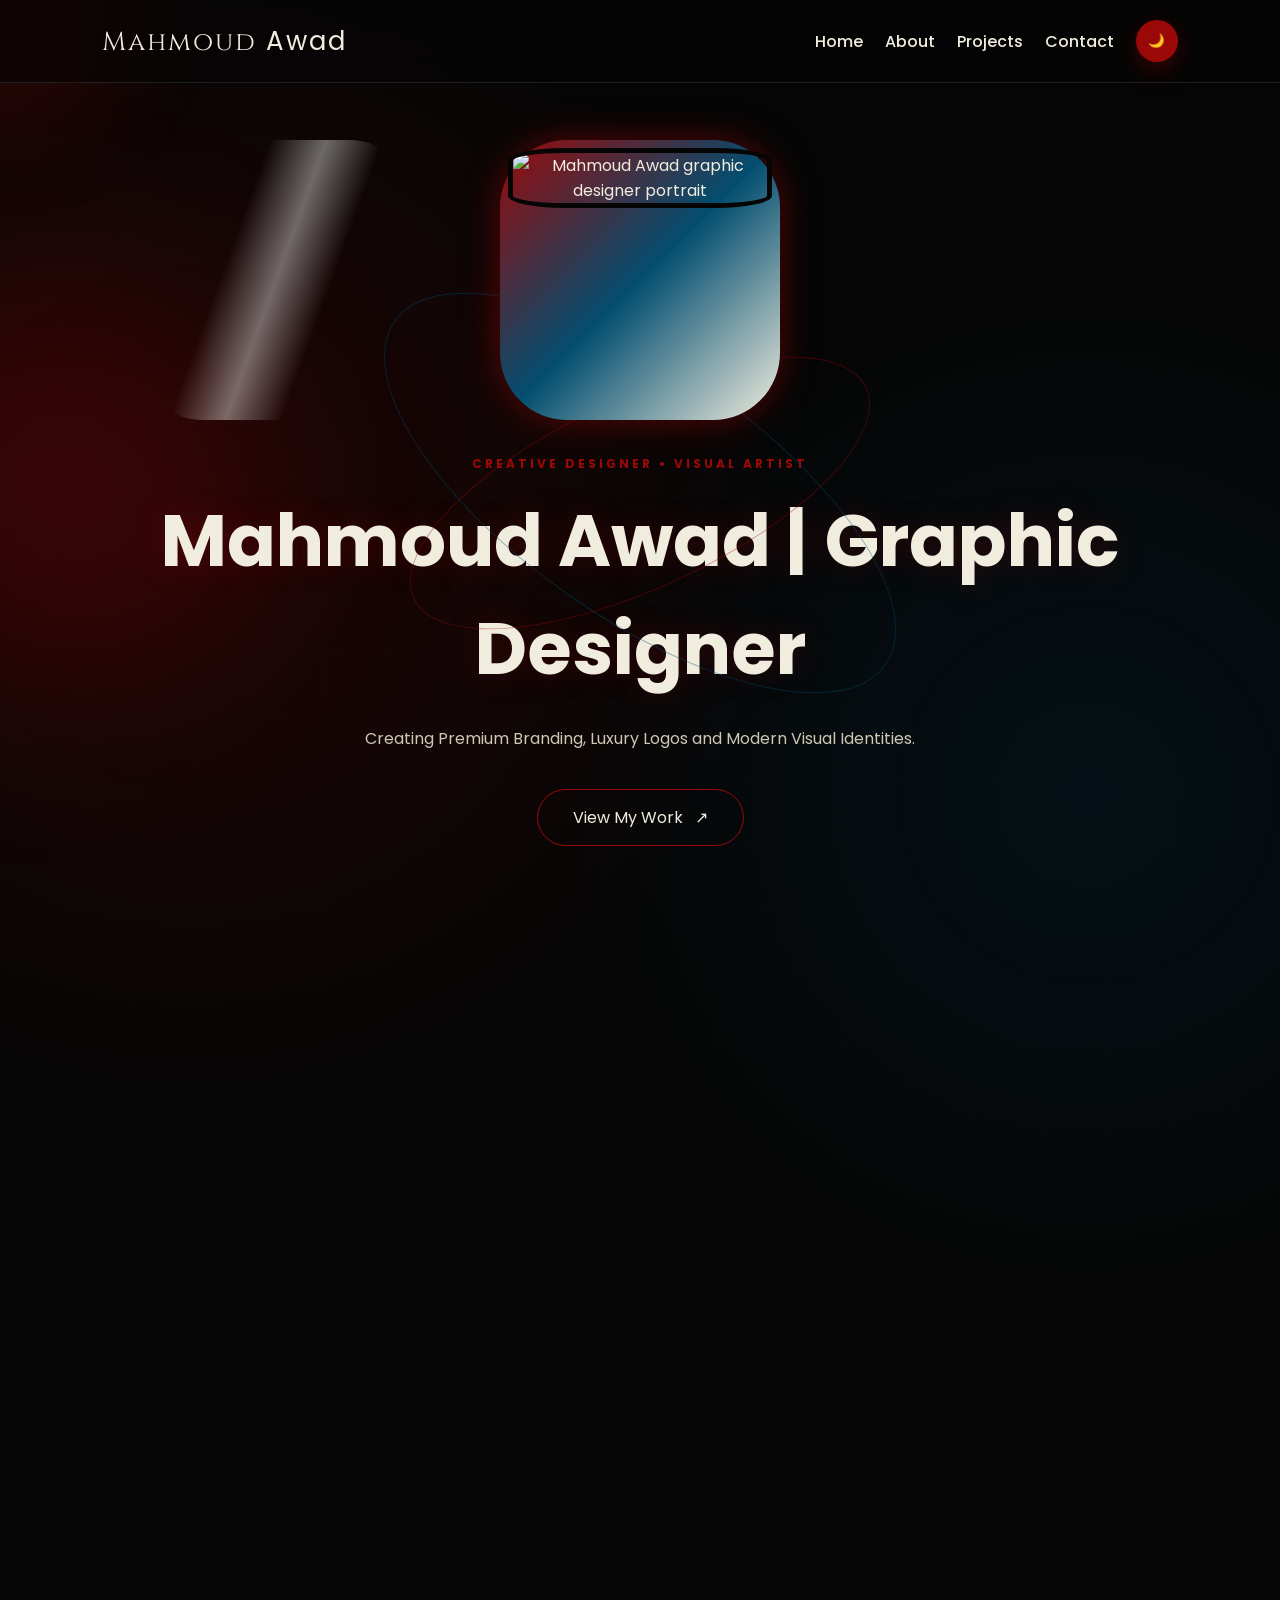
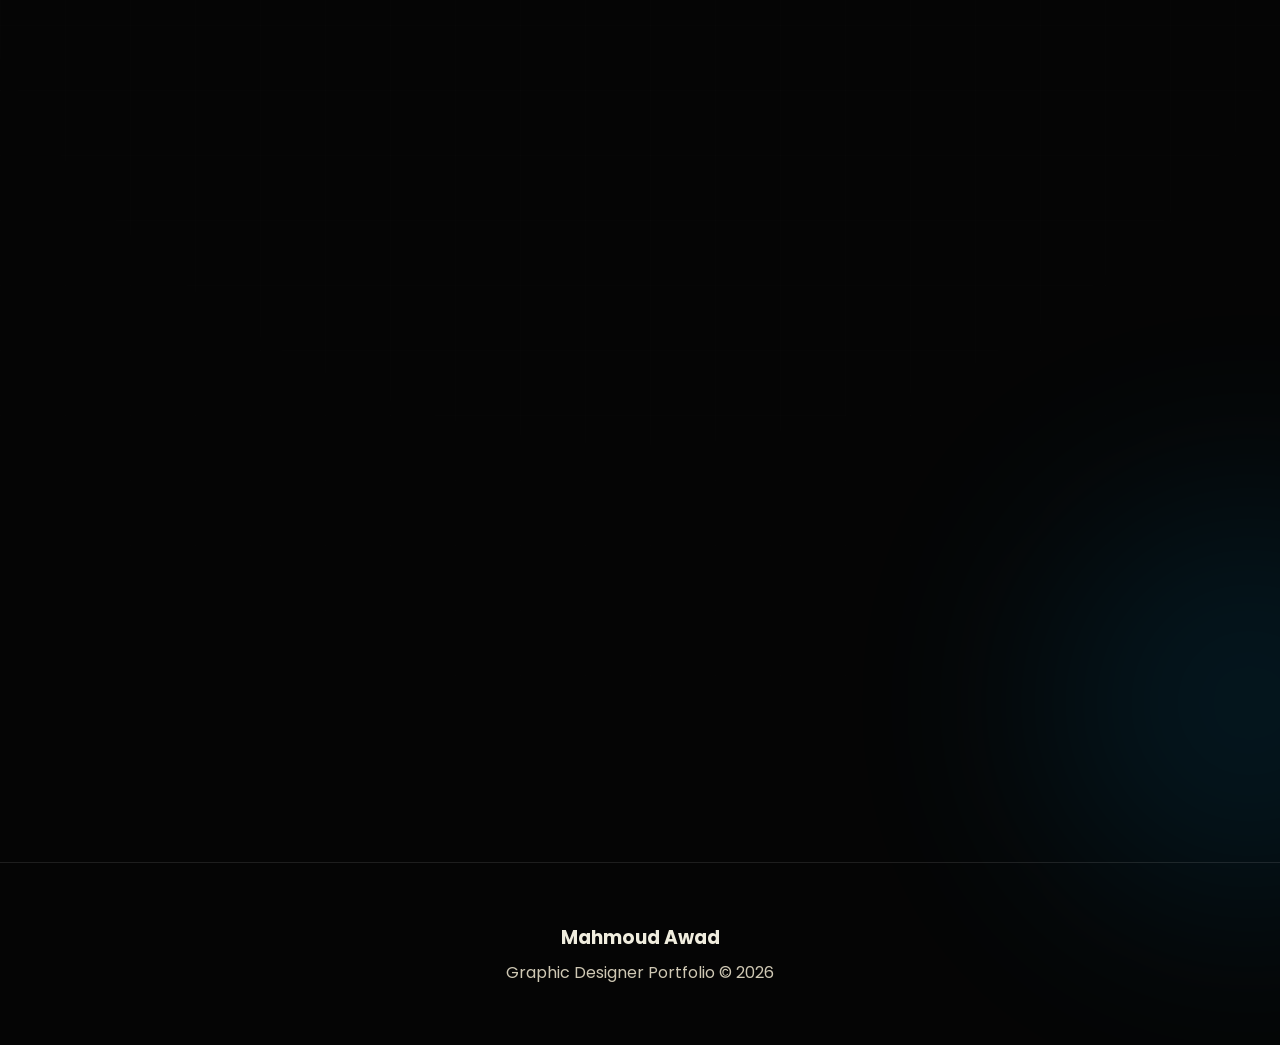
==== commit c16cd6f6: "Refactor index.html for clarity and structure Removed unnecessary comments and improved structure by" ====
--- a/index.html
+++ b/index.html
@@ -2,15 +2,16 @@
 <html lang="en" dir="ltr" data-theme="dark">
 
 <head>
-
     <meta charset="UTF-8">
 
-    <!-- Google Search Console -->
     <meta name="google-site-verification"
         content="jqR8lFD2uoVf5579M3elxb7_PkfDtpCAVnVH5puY_7A">
 
-    <!-- SEO -->
     <title>Mahmoud Awad | Graphic Designer</title>
+
+    <link rel="icon"
+        type="image/png"
+        href="https://uploads.onecompiler.io/44ssreqmg/44xbk82g9/1000002942.png">
 
     <meta name="description"
         content="Mahmoud Awad is a graphic designer specializing in branding, logo design, visual identity, and social media design.">
@@ -19,34 +20,21 @@
         content="Mahmoud Awad, محمود عوض, Graphic Designer, مصمم جرافيك, Branding, Logo Design, Visual Identity, Social Media Design">
 
     <meta name="author" content="Mahmoud Awad">
-
     <meta name="robots" content="index, follow">
 
-    <meta name="googlebot" content="index, follow">
-
-    <!-- Canonical -->
     <link rel="canonical"
         href="https://mahmoud-awad-1.vercel.app/">
 
-    <!-- Mobile -->
     <meta name="viewport"
         content="width=device-width, initial-scale=1.0">
 
-    <!-- Favicon -->
-    <link
-        rel="icon"
-        type="image/png"
-        href="https://uploads.onecompiler.io/44ssreqmg/44xbk82g9/1000002942.png">
-
-    <!-- Open Graph -->
     <meta property="og:title"
         content="Mahmoud Awad | Graphic Designer">
 
     <meta property="og:description"
         content="Mahmoud Awad is a graphic designer specializing in branding, logo design, visual identity, and social media design.">
 
-    <meta property="og:type"
-        content="website">
+    <meta property="og:type" content="website">
 
     <meta property="og:url"
         content="https://mahmoud-awad-1.vercel.app/">
@@ -57,7 +45,6 @@
     <meta property="og:image"
         content="https://uploads.onecompiler.io/44ssreqmg/44xbk82g9/1000002942.png">
 
-    <!-- Twitter -->
     <meta name="twitter:card"
         content="summary_large_image">
 
@@ -70,7 +57,6 @@
     <meta name="twitter:image"
         content="https://uploads.onecompiler.io/44ssreqmg/44xbk82g9/1000002942.png">
 
-    <!-- Structured Data -->
     <script type="application/ld+json">
     {
         "@context": "https://schema.org",
@@ -83,600 +69,411 @@
     }
     </script>
 
-    <!-- CSS -->
     <link rel="stylesheet" href="styles.css">
 
-    <!-- Google Fonts -->
-    <link
-        href="https://fonts.googleapis.com/css2?family=Cinzel:wght@400;600&family=Poppins:wght@300;400;500;600;700&display=swap"
+    <link href="https://fonts.googleapis.com/css2?family=Cinzel:wght@400;600&family=Poppins:wght@300;400;500;600;700&display=swap"
         rel="stylesheet">
-
-
-    <!-- Hero Title Animation -->
-    <style>
-
-        .hero-title {
-            display: flex;
-            align-items: center;
-            justify-content: center;
-            gap: 12px;
-            flex-wrap: wrap;
-        }
-
-        .hero-title .title-name,
-        .hero-title .title-role {
-            display: inline-block;
-            opacity: 0;
-        }
-
-        .hero-title .title-name {
-            animation: nameFromLeft 1s cubic-bezier(.22, 1, .36, 1) .8s forwards;
-        }
-
-        .hero-title .title-role {
-            color: var(--primary);
-            animation: roleFromRight 1s cubic-bezier(.22, 1, .36, 1) .8s forwards;
-        }
-
-        .hero-title .title-separator {
-            display: inline-block;
-            color: #D6A41D;
-            opacity: 0;
-            transform: translateY(70px) scaleY(0);
-            animation: separatorFromBottom .8s cubic-bezier(.22, 1, .36, 1) forwards;
-        }
-
-        @keyframes separatorFromBottom {
-
-            from {
-                opacity: 0;
-                transform: translateY(70px) scaleY(0);
-            }
-
-            to {
-                opacity: 1;
-                transform: translateY(0) scaleY(1);
-            }
-
-        }
-
-        @keyframes nameFromLeft {
-
-            from {
-                opacity: 0;
-                transform: translateX(70px);
-            }
-
-            to {
-                opacity: 1;
-                transform: translateX(0);
-            }
-
-        }
-
-        @keyframes roleFromRight {
-
-            from {
-                opacity: 0;
-                transform: translateX(-70px);
-            }
-
-            to {
-                opacity: 1;
-                transform: translateX(0);
-            }
-
-        }
-
-        @media (max-width: 600px) {
-
-            .hero-title {
-                gap: 6px;
-                font-size: 20px;
-            }
-
-        }
-
-        @media (prefers-reduced-motion: reduce) {
-
-            .hero-title .title-name,
-            .hero-title .title-role,
-            .hero-title .title-separator {
-                animation: none;
-                opacity: 1;
-                transform: none;
-            }
-
-        }
-
-    </style>
-
 </head>
 
-
 <body>
 
-    <!-- Scroll Progress -->
-    <div id="scrollProgress"></div>
-
-    <!-- Background -->
-    <canvas id="particles"></canvas>
-
-    <div class="cursor-glow"></div>
-
-    <div class="bg-grid"></div>
-
-
-    <!-- HEADER -->
-    <header>
-
-        <div class="logo">
-            Mahmoud Awad
+<div id="scrollProgress"></div>
+<canvas id="particles"></canvas>
+<div class="cursor-glow"></div>
+<div class="bg-grid"></div>
+
+<header>
+
+    <div class="logo">
+        Mahmoud <span class="name-accent">Awad</span>
+    </div>
+
+    <nav>
+
+        <a href="#home">Home</a>
+        <a href="#about">About</a>
+        <a href="#projects">Projects</a>
+
+        <a href="#contact" id="contactLink">
+            Contact
+        </a>
+
+        <button
+            class="theme-btn"
+            id="themeButton"
+            type="button"
+            aria-label="Toggle theme">
+            🌙
+        </button>
+
+    </nav>
+
+</header>
+
+<main>
+
+<section class="hero" id="home">
+
+    <div class="hero-orbit orbit-one"></div>
+    <div class="hero-orbit orbit-two"></div>
+
+    <div class="hero-image parallax" data-speed="0.08">
+
+        <div class="image-shine"></div>
+
+        <img
+            src="https://uploads.onecompiler.io/44ssreqmg/44xbk82g9/1000002942.png"
+            alt="Mahmoud Awad graphic designer portrait">
+
+    </div>
+
+    <p class="eyebrow">
+        CREATIVE DESIGNER • VISUAL ARTIST
+    </p>
+
+    <h1 class="hero-title parallax" data-speed="0.04">
+
+        <span class="title-name">
+            Mahmoud
+            <span class="name-accent">Awad</span>
+        </span>
+
+        <span class="title-separator">|</span>
+
+        <span class="title-role">
+            Graphic Designer
+        </span>
+
+    </h1>
+
+    <p class="hero-description">
+        Creating Premium Branding, Luxury Logos and Modern Visual Identities.
+    </p>
+
+    <a href="#projects" class="btn magnetic">
+        View My Work <span>↗</span>
+    </a>
+
+</section>
+
+
+<section class="about reveal" id="about">
+
+    <span class="section-label">
+        01 / ABOUT
+    </span>
+
+    <h2>
+        About Me
+    </h2>
+
+    <p>
+        I'm Mahmoud Awad, a graphic designer specializing in
+        branding, logo design, visual identity, and social media design.
+        My goal is to create designs that leave a memorable impression.
+    </p>
+
+    <div class="stats">
+
+        <div class="stat-card">
+            <strong class="counter"
+                data-target="10"
+                data-suffix="+">
+                0
+            </strong>
+
+            <span>Projects</span>
         </div>
 
-        <nav>
-
-            <a href="#home">
-                Home
-            </a>
-
-            <a href="#about">
-                About
-            </a>
-
-            <a href="#projects">
-                Projects
-            </a>
-
-            <a href="#contact"
-               id="contactLink">
-                Contact
-            </a>
-
-            <button
-                class="theme-btn"
-                id="themeButton"
-                aria-label="Toggle theme">
-                🌙
-            </button>
-
-        </nav>
-
-    </header>
-
-
-    <main>
-
-
-        <!-- HERO -->
-        <section
-            class="hero"
-            id="home">
-
-            <div class="hero-orbit orbit-one"></div>
-
-            <div class="hero-orbit orbit-two"></div>
-
-
-            <div
-                class="hero-image parallax"
-                data-speed="0.08">
-
-                <div class="image-shine"></div>
-
-                <img
-                    src="https://uploads.onecompiler.io/44ssreqmg/44xbk82g9/1000002942.png"
-                    alt="Mahmoud Awad graphic designer portrait">
+        <div class="stat-card">
+            <strong class="counter"
+                data-target="1"
+                data-suffix="+">
+                0
+            </strong>
+
+            <span>Years Experience</span>
+        </div>
+
+        <div class="stat-card">
+            <strong class="counter"
+                data-target="100"
+                data-suffix="%">
+                0
+            </strong>
+
+            <span>Creative Energy</span>
+        </div>
+
+    </div>
+
+</section>
+
+
+<section class="projects reveal" id="projects">
+
+    <span class="section-label">
+        02 / SELECTED WORK
+    </span>
+
+    <h2>
+        Featured Projects
+    </h2>
+
+    <div class="project-tools">
+
+        <button class="filter-btn active"
+            data-filter="all"
+            type="button">
+            All
+        </button>
+
+        <button class="filter-btn"
+            data-filter="branding"
+            type="button">
+            Branding
+        </button>
+
+        <button class="filter-btn"
+            data-filter="campaign"
+            type="button">
+            Campaigns
+        </button>
+
+    </div>
+
+
+    <div class="cards">
+
+        <article
+            class="card tilt-card"
+            data-category="branding"
+            data-project="panadora">
+
+            <div class="card-number">01</div>
+
+            <img
+                src="https://uploads.onecompiler.io/44ssreqmg/1785936551769/1000002972.png"
+                alt="Panadora Jewelry branding">
+
+            <div class="overlay">
+
+                <h3>Panadora Jewelry</h3>
+
+                <span>View Details ↗</span>
 
             </div>
 
-
-            <p class="eyebrow">
-                CREATIVE DESIGNER • VISUAL ARTIST
-            </p>
-
-
-            <!-- Main SEO Heading -->
-            <h1
-                class="hero-title parallax"
-                data-speed="0.04">
-
-                <span class="title-name">
-                    Mahmoud Awad
-                </span>
-
-                <span
-                    class="title-separator"
-                    aria-hidden="true">
-                    |
-                </span>
-
-                <span class="title-role">
-                    Graphic Designer
-                </span>
-
-            </h1>
-
-
-            <!-- Hidden typing element required by JS -->
-            <h2>
-                <span id="typingText"></span>
-                <span class="typing-cursor">|</span>
-            </h2>
-
-
-            <p class="hero-description">
-                Creating Premium Branding, Luxury Logos and Modern Visual Identities.
-            </p>
-
-
-            <a
-                href="#projects"
-                class="btn magnetic">
-
-                View My Work
-                <span>↗</span>
-
-            </a>
-
-        </section>
-
-
-
-        <!-- ABOUT -->
-        <section
-            class="about reveal"
-            id="about">
-
-            <span class="section-label">
-                01 / ABOUT
+        </article>
+
+
+        <article
+            class="card tilt-card"
+            data-category="branding"
+            data-project="coffee">
+
+            <div class="card-number">02</div>
+
+            <img
+                src="https://uploads.onecompiler.io/44ssreqmg/1785934921277/1000002830.png"
+                alt="Coffee Branding">
+
+            <div class="overlay">
+
+                <h3>Coffee Branding</h3>
+
+                <span>View Details ↗</span>
+
+            </div>
+
+        </article>
+
+
+        <article
+            class="card tilt-card"
+            data-category="campaign"
+            data-project="juice">
+
+            <div class="card-number">03</div>
+
+            <img
+                src="https://uploads.onecompiler.io/44ssreqmg/1785935603521/1000002971.jpg"
+                alt="Juice Campaign">
+
+            <div class="overlay">
+
+                <h3>Juice Campaign</h3>
+
+                <span>View Details ↗</span>
+
+            </div>
+
+        </article>
+
+    </div>
+
+</section>
+
+
+<section class="work-with-us reveal"
+    id="work-with-us">
+
+    <span class="section-label">
+        03 / LET'S WORK TOGETHER
+    </span>
+
+    <h2>
+        Start Working With Me
+    </h2>
+
+    <p>
+        Tell me about your project and let's bring your creative vision to life.
+    </p>
+
+    <form class="work-form">
+
+        <input
+            type="email"
+            name="email"
+            placeholder="Email Address"
+            required>
+
+        <input
+            type="tel"
+            name="phone"
+            placeholder="Phone Number"
+            required>
+
+        <button type="submit">
+            Start Working With Me
+        </button>
+
+    </form>
+
+
+    <div class="direct-call">
+
+        <button
+            class="direct-call-toggle"
+            id="directCallButton"
+            type="button"
+            aria-expanded="false">
+
+            <span class="call-icon">
+                ☎
             </span>
 
-
-            <h2>
-                About Me
-            </h2>
-
-
-            <p>
-                I'm Mahmoud Awad, a graphic designer specializing in
-                branding, logo design, visual identity and social media design.
-                My goal is to create designs that leave a memorable impression.
-            </p>
-
-
-            <div class="stats">
-
-
-                <div class="stat-card">
-
-                    <strong
-                        class="counter"
-                        data-target="50"
-                        data-suffix="+">
-                        0
-                    </strong>
-
-                    <span>
-                        Projects
-                    </span>
-
-                </div>
-
-
-                <div class="stat-card">
-
-                    <strong
-                        class="counter"
-                        data-target="4"
-                        data-suffix="+">
-                        0
-                    </strong>
-
-                    <span>
-                        Years Experience
-                    </span>
-
-                </div>
-
-
-                <div class="stat-card">
-
-                    <strong
-                        class="counter"
-                        data-target="100"
-                        data-suffix="%">
-                        0
-                    </strong>
-
-                    <span>
-                        Creative Energy
-                    </span>
-
-                </div>
-
-
-            </div>
-
-        </section>
-
-
-
-        <!-- PROJECTS -->
-        <section
-            class="projects reveal"
-            id="projects">
-
-            <span class="section-label">
-                02 / SELECTED WORK
-            </span>
-
-
-            <h2>
-                Featured Projects
-            </h2>
-
-
-            <div class="project-tools">
-
-
-                <button
-                    class="filter-btn active"
-                    data-filter="all">
-
-                    All
-
-                </button>
-
-
-                <button
-                    class="filter-btn"
-                    data-filter="branding">
-
-                    Branding
-
-                </button>
-
-
-                <button
-                    class="filter-btn"
-                    data-filter="campaign">
-
-                    Campaigns
-
-                </button>
-
-
-            </div>
-
-
-            <div class="cards">
-
-
-                <!-- PANADORA -->
-                <article
-                    class="card tilt-card"
-                    data-category="branding"
-                    data-project="panadora">
-
-                    <div class="card-number">
-                        01
-                    </div>
-
-
-                    <img
-                        src="https://uploads.onecompiler.io/44ssreqmg/1785936551769/1000002972.png"
-                        alt="Panadora Jewelry branding project by Mahmoud Awad">
-
-
-                    <div class="overlay">
-
-                        <h3>
-                            Panadora Jewelry
-                        </h3>
-
-                        <span>
-                            View Details ↗
-                        </span>
-
-                    </div>
-
-                </article>
-
-
-
-                <!-- COFFEE -->
-                <article
-                    class="card tilt-card"
-                    data-category="branding"
-                    data-project="coffee">
-
-                    <div class="card-number">
-                        02
-                    </div>
-
-
-                    <img
-                        src="https://uploads.onecompiler.io/44ssreqmg/1785934921277/1000002830.png"
-                        alt="Coffee branding project by Mahmoud Awad">
-
-
-                    <div class="overlay">
-
-                        <h3>
-                            Coffee Branding
-                        </h3>
-
-                        <span>
-                            View Details ↗
-                        </span>
-
-                    </div>
-
-                </article>
-
-
-
-                <!-- JUICE -->
-                <article
-                    class="card tilt-card"
-                    data-category="campaign"
-                    data-project="juice">
-
-                    <div class="card-number">
-                        03
-                    </div>
-
-
-                    <img
-                        src="https://uploads.onecompiler.io/44ssreqmg/1785935603521/1000002971.jpg"
-                        alt="Juice advertising campaign by Mahmoud Awad">
-
-
-                    <div class="overlay">
-
-                        <h3>
-                            Juice Campaign
-                        </h3>
-
-                        <span>
-                            View Details ↗
-                        </span>
-
-                    </div>
-
-                </article>
-
-
-            </div>
-
-        </section>
-
-    </main>
-
-
-
-    <!-- PROJECT POPUP -->
-    <div
-        class="popup"
-        id="projectPopup">
-
-        <div class="popup-content">
-
-
-            <button
-                class="close"
-                id="closeProjectButton"
-                aria-label="Close project details">
-
-                &times;
-
-            </button>
-
-
-            <img
-                id="popupImage"
-                alt="Project preview">
-
-
-            <span class="section-label">
-                PROJECT DETAILS
-            </span>
-
-
-            <h2 id="popupTitle"></h2>
-
-
-            <p id="popupDescription"></p>
-
-
-            <ul id="popupTasks"></ul>
-
-
-        </div>
-
-    </div>
-
-
-
-    <!-- CONTACT POPUP -->
-    <div
-        class="contact-popup"
-        id="contactPopup">
-
-        <div class="contact-box">
-
-
-            <button
-                class="close"
-                id="closeContactButton"
-                aria-label="Close contact form">
-
-                &times;
-
-            </button>
-
-
-            <span class="section-label">
-                LET'S CONNECT
-            </span>
-
-
-            <h2>
-                Contact Me
-            </h2>
-
-
-            <p>
-                Send your phone number and I will contact you as soon as possible.
-            </p>
-
-
-            <input
-                type="tel"
-                id="phoneInput"
-                placeholder="Phone Number"
-                aria-label="Phone Number">
-
-
-            <button
-                class="send-btn"
-                id="sendPhoneButton">
-
-                Send
-
-            </button>
-
-
-            <p id="contactStatus"></p>
-
-
-        </div>
-
-    </div>
-
-
-
-    <!-- FOOTER -->
-    <footer>
-
-        <h3>
-            Mahmoud Awad
-        </h3>
+        </button>
+
+        <a
+            class="phone-number"
+            id="phoneNumber"
+            href="tel:01055193707">
+
+            <span class="phone-digit">0</span>
+            <span class="phone-digit">1</span>
+            <span class="phone-digit">0</span>
+            <span class="phone-digit">5</span>
+            <span class="phone-digit">5</span>
+            <span class="phone-digit">1</span>
+            <span class="phone-digit">9</span>
+            <span class="phone-digit">3</span>
+            <span class="phone-digit">7</span>
+            <span class="phone-digit">0</span>
+            <span class="phone-digit">7</span>
+
+        </a>
+
+    </div>
+
+</section>
+
+</main>
+
+
+<div class="popup" id="projectPopup">
+
+    <div class="popup-content">
+
+        <button
+            class="close"
+            id="closeProjectButton"
+            type="button">
+            &times;
+        </button>
+
+        <img id="popupImage" alt="Project preview">
+
+        <span class="section-label">
+            PROJECT DETAILS
+        </span>
+
+        <h2 id="popupTitle"></h2>
+
+        <p id="popupDescription"></p>
+
+        <ul id="popupTasks"></ul>
+
+    </div>
+
+</div>
+
+
+<div class="contact-popup" id="contactPopup">
+
+    <div class="contact-box">
+
+        <button
+            class="close"
+            id="closeContactButton"
+            type="button">
+            &times;
+        </button>
+
+        <span class="section-label">
+            LET'S CONNECT
+        </span>
+
+        <h2>Contact Me</h2>
 
         <p>
-            Graphic Designer Portfolio ©
-            <span id="currentYear"></span>
+            Send your phone number and I will contact you as soon as possible.
         </p>
 
-    </footer>
-
-
-
-    <!-- JavaScript -->
-    <script src="script.js"></script>
-
+        <input
+            type="tel"
+            id="phoneInput"
+            placeholder="Phone Number">
+
+        <button
+            class="send-btn"
+            id="sendPhoneButton"
+            type="button">
+            Send
+        </button>
+
+        <p id="contactStatus"></p>
+
+    </div>
+
+</div>
+
+
+<footer>
+
+    <h3>
+        Mahmoud Awad
+    </h3>
+
+    <p>
+        Graphic Designer Portfolio ©
+        <span id="currentYear"></span>
+    </p>
+
+</footer>
+
+
+<script src="script.js"></script>
 
 </body>
-
 </html>
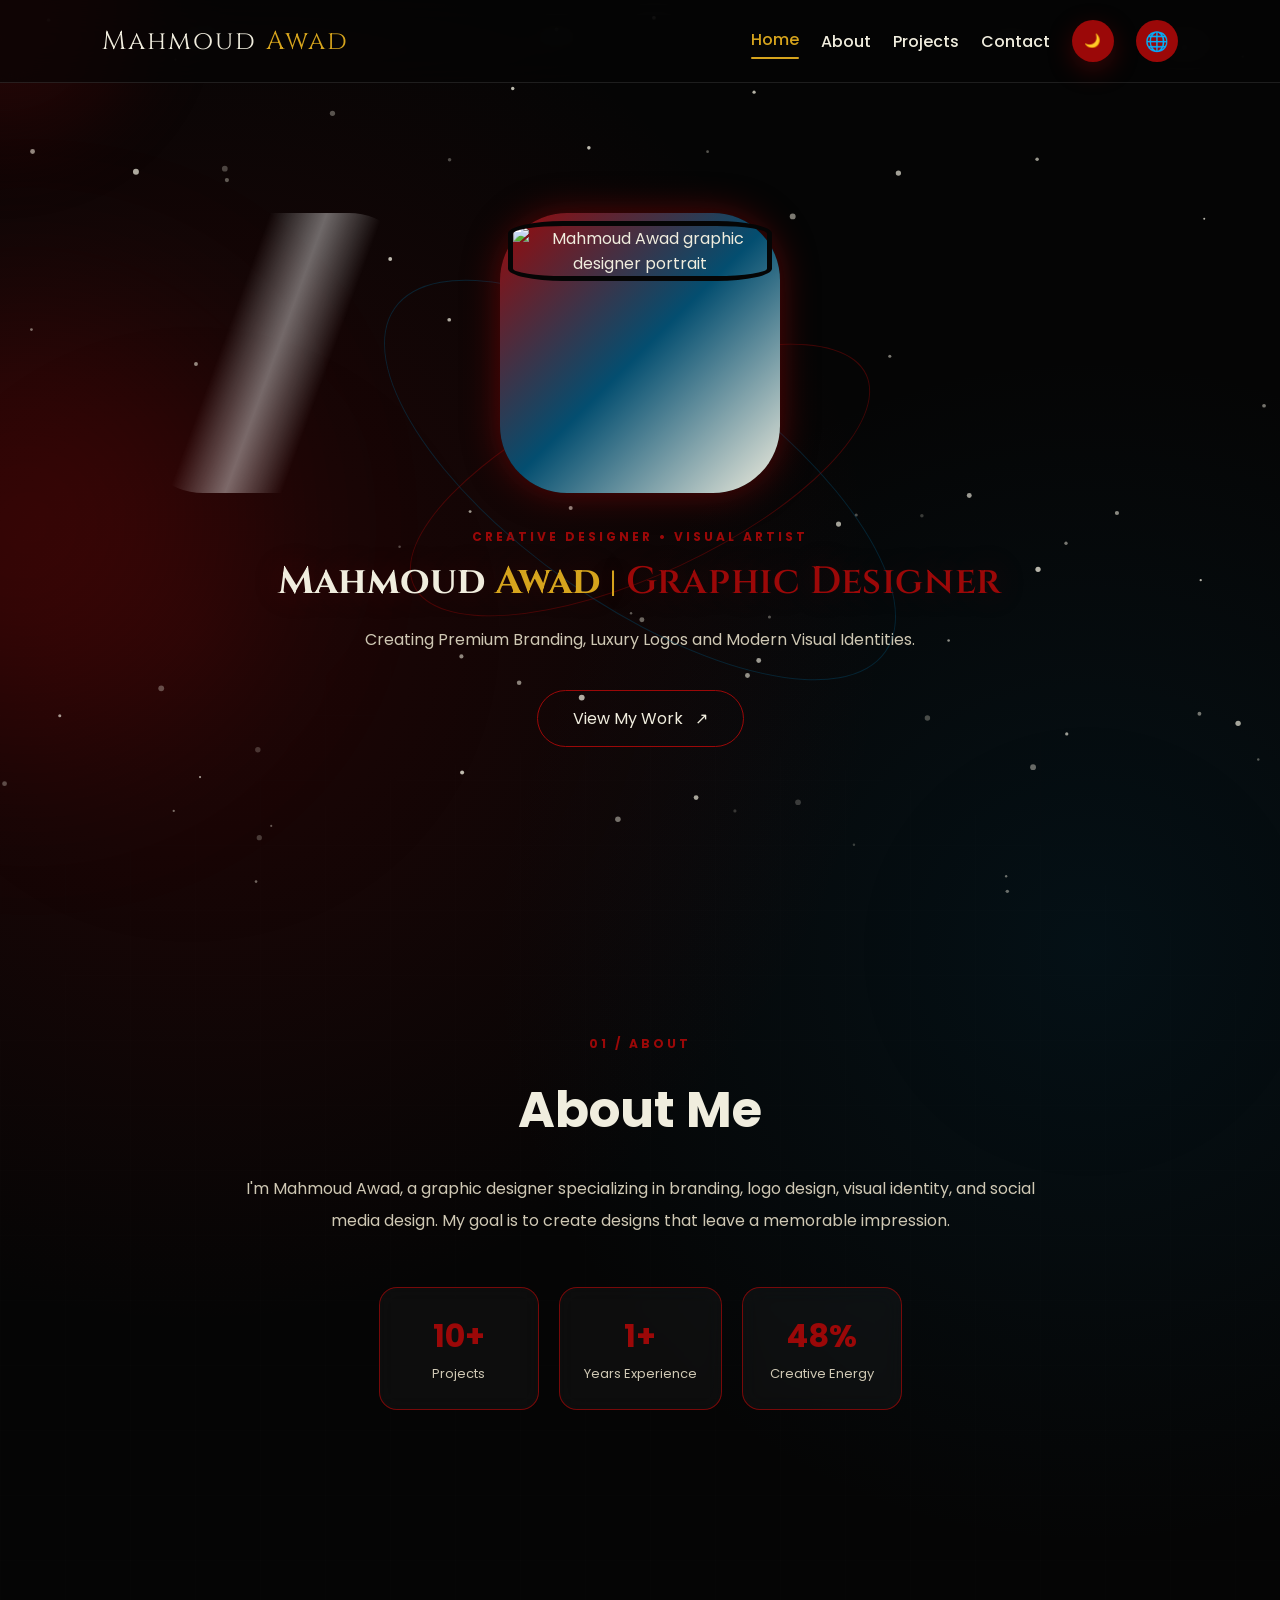
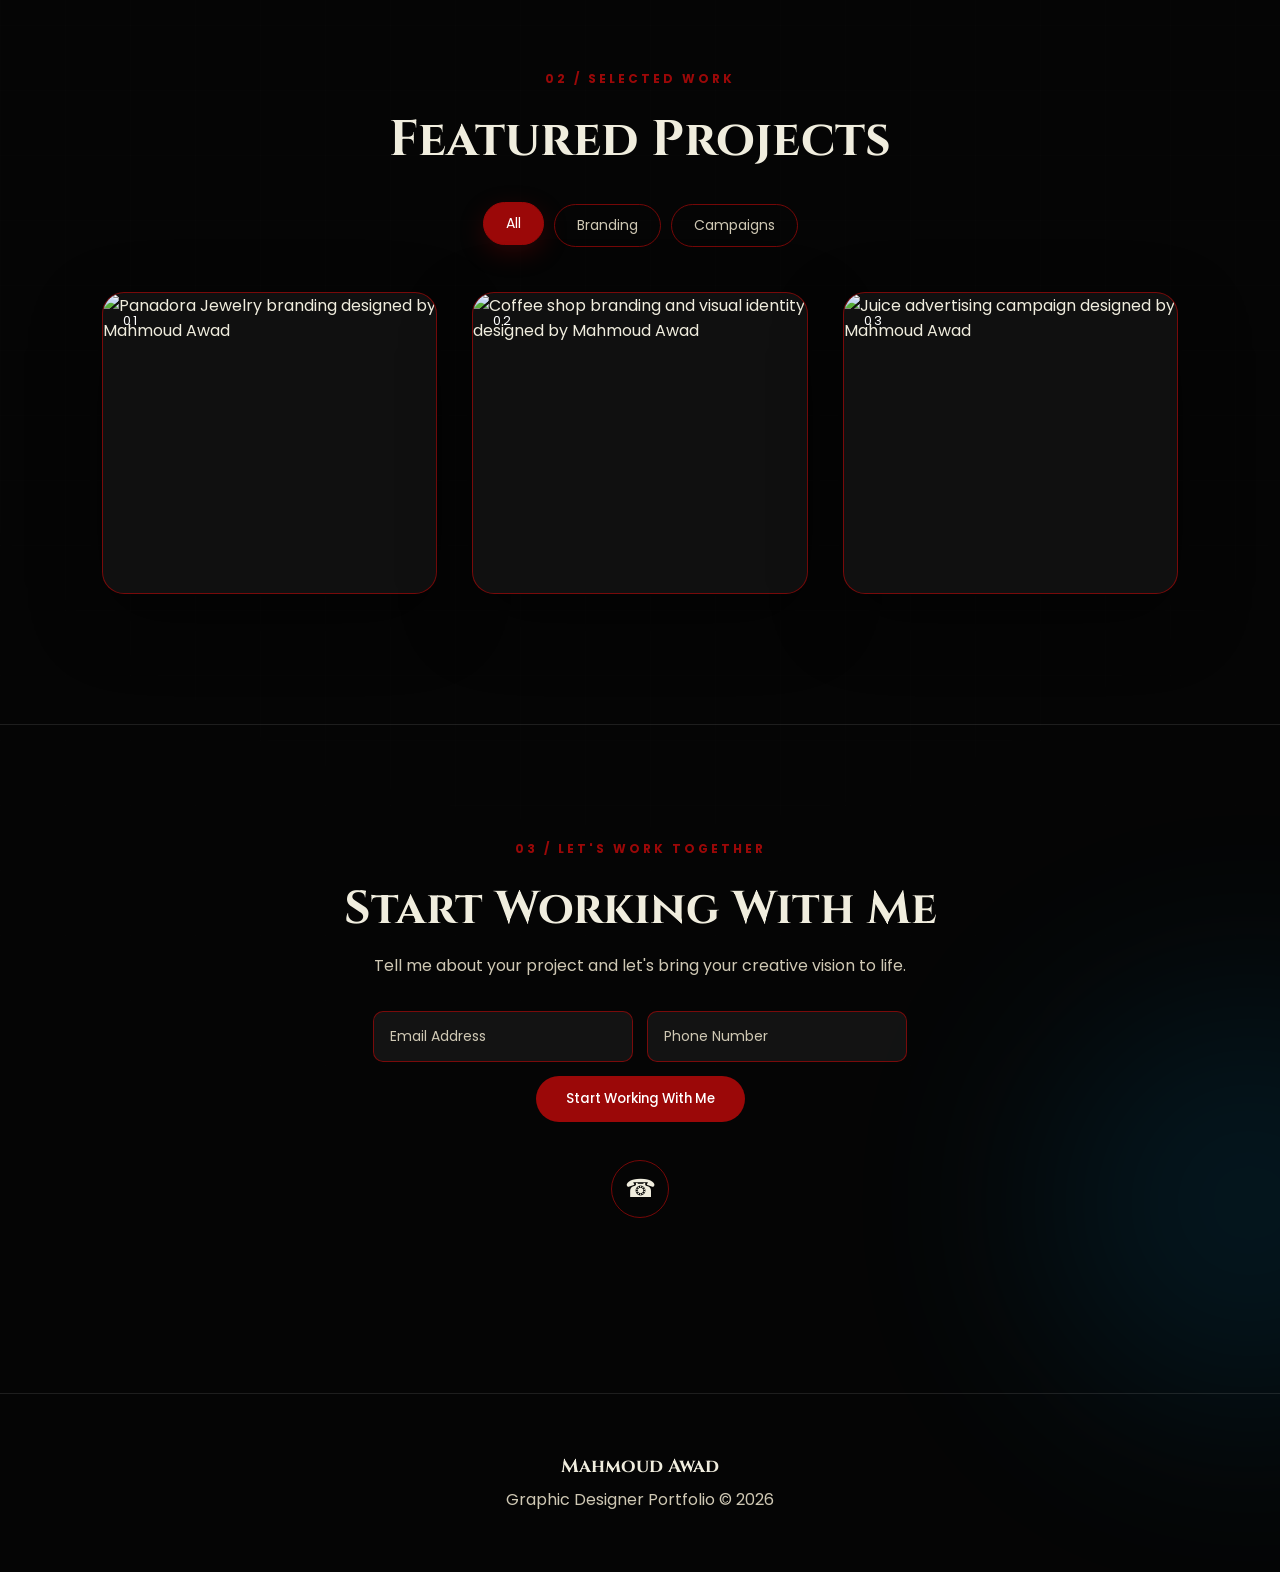
==== commit 887a20d3: "Update fmt.Println message from 'Hello' to 'Goodbye'" ====
--- a/index.html
+++ b/index.html
@@ -2,61 +2,101 @@
 <html lang="en" dir="ltr" data-theme="dark">
 
 <head>
+
     <meta charset="UTF-8">
 
-    <meta name="google-site-verification"
-        content="jqR8lFD2uoVf5579M3elxb7_PkfDtpCAVnVH5puY_7A">
-
+    <!-- Google Search Console Verification -->
+    <meta name="google-site-verification" content="jqR8lFD2uoVf5579M3elxb7_PkfDtpCAVnVH5puY_7A">
+
+    <!-- Website Title -->
     <title>Mahmoud Awad | Graphic Designer</title>
 
-    <link rel="icon"
+    <!-- Favicon -->
+    <link
+        rel="icon"
         type="image/png"
-        href="https://uploads.onecompiler.io/44ssreqmg/44xbk82g9/1000002942.png">
-
-    <meta name="description"
-        content="Mahmoud Awad is a graphic designer specializing in branding, logo design, visual identity, and social media design.">
-
-    <meta name="keywords"
-        content="Mahmoud Awad, محمود عوض, Graphic Designer, مصمم جرافيك, Branding, Logo Design, Visual Identity, Social Media Design">
+        href="https://uploads.onecompiler.io/44ssreqmg/44xbk82g9/1000002942.png"
+    >
+
+    <!-- SEO -->
+    <meta
+        name="description"
+        content="Mahmoud Awad is a graphic designer specializing in branding, logo design, visual identity, and social media design."
+    >
+
+    <meta
+        name="keywords"
+        content="Mahmoud Awad, محمود عوض, Graphic Designer, مصمم جرافيك, Branding, Logo Design, Visual Identity, Social Media Design"
+    >
 
     <meta name="author" content="Mahmoud Awad">
     <meta name="robots" content="index, follow">
 
-    <link rel="canonical"
-        href="https://mahmoud-awad-1.vercel.app/">
-
-    <meta name="viewport"
-        content="width=device-width, initial-scale=1.0">
-
-    <meta property="og:title"
-        content="Mahmoud Awad | Graphic Designer">
-
-    <meta property="og:description"
-        content="Mahmoud Awad is a graphic designer specializing in branding, logo design, visual identity, and social media design.">
-
-    <meta property="og:type" content="website">
-
-    <meta property="og:url"
-        content="https://mahmoud-awad-1.vercel.app/">
-
-    <meta property="og:site_name"
-        content="Mahmoud Awad">
-
-    <meta property="og:image"
-        content="https://uploads.onecompiler.io/44ssreqmg/44xbk82g9/1000002942.png">
-
-    <meta name="twitter:card"
-        content="summary_large_image">
-
-    <meta name="twitter:title"
-        content="Mahmoud Awad | Graphic Designer">
-
-    <meta name="twitter:description"
-        content="Mahmoud Awad is a graphic designer specializing in branding, logo design, visual identity, and social media design.">
-
-    <meta name="twitter:image"
-        content="https://uploads.onecompiler.io/44ssreqmg/44xbk82g9/1000002942.png">
-
+    <!-- Canonical URL -->
+    <link
+        rel="canonical"
+        href="https://mahmoud-awad-1.vercel.app/"
+    >
+
+    <!-- Mobile -->
+    <meta
+        name="viewport"
+        content="width=device-width, initial-scale=1.0"
+    >
+
+    <!-- Open Graph -->
+    <meta
+        property="og:title"
+        content="Mahmoud Awad | Graphic Designer"
+    >
+
+    <meta
+        property="og:description"
+        content="Mahmoud Awad is a graphic designer specializing in branding, logo design, visual identity, and social media design."
+    >
+
+    <meta
+        property="og:type"
+        content="website"
+    >
+
+    <meta
+        property="og:url"
+        content="https://mahmoud-awad-1.vercel.app/"
+    >
+
+    <meta
+        property="og:site_name"
+        content="Mahmoud Awad"
+    >
+
+    <meta
+        property="og:image"
+        content="https://uploads.onecompiler.io/44ssreqmg/44xbk82g9/1000002942.png"
+    >
+
+    <!-- Twitter -->
+    <meta
+        name="twitter:card"
+        content="summary_large_image"
+    >
+
+    <meta
+        name="twitter:title"
+        content="Mahmoud Awad | Graphic Designer"
+    >
+
+    <meta
+        name="twitter:description"
+        content="Mahmoud Awad is a graphic designer specializing in branding, logo design, visual identity, and social media design."
+    >
+
+    <meta
+        name="twitter:image"
+        content="https://uploads.onecompiler.io/44ssreqmg/44xbk82g9/1000002942.png"
+    >
+
+    <!-- Structured Data -->
     <script type="application/ld+json">
     {
         "@context": "https://schema.org",
@@ -69,411 +109,882 @@
     }
     </script>
 
+    <!-- Main CSS -->
     <link rel="stylesheet" href="styles.css">
 
-    <link href="https://fonts.googleapis.com/css2?family=Cinzel:wght@400;600&family=Poppins:wght@300;400;500;600;700&display=swap"
-        rel="stylesheet">
+    <!-- Google Fonts -->
+    <link
+        href="https://fonts.googleapis.com/css2?family=Cinzel:wght@400;600&family=Poppins:wght@300;400;500;600;700&display=swap"
+        rel="stylesheet"
+    >
+
+    <style>
+
+        .name-accent {
+            color: #D6A41D;
+            font-family: "Cinzel", serif;
+        }
+
+        html[data-theme="light"] .name-accent {
+            color: #D6A41D;
+        }
+
+        .hero h1.hero-title {
+            display: flex;
+            align-items: baseline;
+            justify-content: center;
+            gap: clamp(4px, .8vw, 9px);
+            width: 100%;
+            max-width: 100%;
+            overflow: visible;
+            white-space: nowrap;
+            font-family: "Cinzel", serif;
+            font-size: clamp(20px, 3.2vw, 38px);
+            line-height: 1.15;
+        }
+
+        .hero-title .title-name,
+        .hero-title .title-role {
+            display: inline-block;
+            flex: 0 0 auto;
+            font-size: 1em;
+            line-height: inherit;
+            white-space: nowrap;
+        }
+
+        .hero-title .title-name {
+            font-family: "Cinzel", serif;
+            animation: titleFromLeft .95s cubic-bezier(.22, 1, .36, 1) .85s both;
+        }
+
+        .hero-title .title-separator {
+            display: inline-block;
+            flex: 0 0 auto;
+            color: #D6A41D;
+            font-family: "Poppins", sans-serif;
+            font-size: .75em;
+            font-weight: 300;
+            line-height: 1;
+            transform-origin: bottom center;
+            animation: separatorRise .8s cubic-bezier(.22, 1, .36, 1) both;
+        }
+
+        .hero-title .title-role {
+            color: var(--primary);
+            font-family: "Cinzel", serif;
+            font-weight: 600;
+            letter-spacing: clamp(0px, .05vw, .6px);
+            animation: titleFromRight .95s cubic-bezier(.22, 1, .36, 1) .85s both;
+        }
+
+        @keyframes separatorRise {
+            from {
+                opacity: 0;
+                transform: translateY(60px) scaleY(0);
+            }
+
+            to {
+                opacity: 1;
+                transform: translateY(0) scaleY(1);
+            }
+        }
+
+        @keyframes titleFromLeft {
+            from {
+                opacity: 0;
+                transform: translateX(55px);
+            }
+
+            to {
+                opacity: 1;
+                transform: translateX(0);
+            }
+        }
+
+        @keyframes titleFromRight {
+            from {
+                opacity: 0;
+                transform: translateX(-55px);
+            }
+
+            to {
+                opacity: 1;
+                transform: translateX(0);
+            }
+        }
+
+        .work-with-us {
+            padding: 110px 20px;
+            text-align: center;
+            border-top: 1px solid rgba(255, 255, 255, .1);
+        }
+
+        .work-with-us h2 {
+            margin: 18px 0 12px;
+            color: var(--text);
+            font-family: "Cinzel", serif;
+            font-size: clamp(28px, 5vw, 46px);
+        }
+
+        .work-with-us > p {
+            max-width: 600px;
+            margin: 0 auto 30px;
+            color: var(--muted);
+            line-height: 1.8;
+        }
+
+        .work-form {
+            display: grid;
+            grid-template-columns: repeat(2, minmax(0, 260px));
+            justify-content: center;
+            gap: 14px;
+            max-width: 550px;
+            margin: auto;
+        }
+
+        .work-form input {
+            width: 100%;
+            padding: 14px 16px;
+            color: var(--text);
+            font-family: "Poppins", sans-serif;
+            font-size: 14px;
+            outline: none;
+            border: 1px solid var(--border);
+            border-radius: 10px;
+            background: rgba(255, 255, 255, .06);
+            transition: .3s;
+        }
+
+        .work-form input:focus {
+            border-color: #D6A41D;
+            box-shadow: 0 0 0 3px rgba(214, 164, 29, .12);
+        }
+
+        .work-form input::placeholder {
+            color: var(--muted);
+        }
+
+        .work-form button {
+            grid-column: 1 / -1;
+            justify-self: center;
+            padding: 13px 30px;
+            color: white;
+            font-family: "Poppins", sans-serif;
+            font-weight: 500;
+            border: 0;
+            border-radius: 30px;
+            background: var(--primary);
+            cursor: pointer;
+            transition: .3s;
+        }
+
+        .work-form button:hover {
+            background: #D6A41D;
+            color: #050505;
+            transform: translateY(-3px);
+        }
+
+        .direct-call {
+            display: flex;
+            flex-direction: column;
+            align-items: center;
+            margin-top: 38px;
+            text-align: center;
+        }
+
+        .direct-call-toggle {
+            display: inline-flex;
+            align-items: center;
+            justify-content: center;
+            width: 58px;
+            height: 58px;
+            padding: 0;
+            color: var(--text);
+            border: 1px solid var(--border);
+            border-radius: 50%;
+            background: transparent;
+            cursor: pointer;
+            transition: .3s ease;
+        }
+
+        .direct-call-toggle:hover,
+        .direct-call.is-open .direct-call-toggle {
+            color: white;
+            background: var(--primary);
+            transform: translateY(-3px) scale(1.08);
+        }
+
+        .call-icon {
+            display: inline-flex;
+            align-items: center;
+            justify-content: center;
+            width: 100%;
+            height: 100%;
+            font-size: 25px;
+        }
+
+        .call-label {
+            position: absolute;
+            width: 1px;
+            height: 1px;
+            overflow: hidden;
+            clip: rect(0, 0, 0, 0);
+            white-space: nowrap;
+        }
+
+        .phone-number {
+            display: flex;
+            direction: ltr;
+            align-items: baseline;
+            justify-content: center;
+            gap: 2px;
+            min-height: 42px;
+            margin-top: 18px;
+            color: #050505;
+            font-family: "Poppins", sans-serif;
+            font-weight: 600;
+            letter-spacing: 1px;
+            text-decoration: none;
+        }
+
+        .direct-call:not(.is-open) .phone-number {
+            visibility: hidden;
+        }
+
+        .phone-digit {
+            display: inline-block;
+            opacity: 0;
+            color: #050505;
+            transform: translateY(15px) scale(.2);
+            animation: none;
+        }
+
+        .direct-call.is-open .phone-digit {
+            animation: digitReveal .55s cubic-bezier(.22, 1, .36, 1) forwards;
+        }
+
+        .phone-digit:nth-child(1) { font-size: 16px; animation-delay: .08s; }
+        .phone-digit:nth-child(2) { font-size: 17px; animation-delay: .16s; }
+        .phone-digit:nth-child(3) { font-size: 18px; animation-delay: .24s; }
+        .phone-digit:nth-child(4) { font-size: 19px; animation-delay: .32s; }
+        .phone-digit:nth-child(5) { font-size: 20px; animation-delay: .40s; }
+        .phone-digit:nth-child(6) { font-size: 21px; animation-delay: .48s; }
+        .phone-digit:nth-child(7) { font-size: 23px; animation-delay: .56s; }
+        .phone-digit:nth-child(8) { font-size: 25px; animation-delay: .64s; }
+        .phone-digit:nth-child(9) { font-size: 27px; animation-delay: .72s; }
+        .phone-digit:nth-child(10) { font-size: 29px; animation-delay: .80s; }
+        .phone-digit:nth-child(11) { font-size: 31px; animation-delay: .88s; }
+
+        @keyframes digitReveal {
+            0% {
+                opacity: 0;
+                transform: translateY(15px) scale(.2);
+            }
+
+            65% {
+                opacity: 1;
+                transform: translateY(-4px) scale(1.12);
+            }
+
+            100% {
+                opacity: 1;
+                transform: translateY(0) scale(1);
+            }
+        }
+
+        @media (max-width: 600px) {
+
+            .hero h1.hero-title {
+                gap: 3px;
+                font-size: clamp(13px, 4vw, 22px);
+                letter-spacing: 0;
+            }
+
+            .hero-title .title-role {
+                letter-spacing: 0;
+            }
+
+            .hero-title .title-separator {
+                font-size: .7em;
+            }
+
+            .work-form {
+                grid-template-columns: 1fr;
+                max-width: 330px;
+            }
+
+            .work-form button {
+                grid-column: auto;
+                width: 100%;
+            }
+
+            .phone-number {
+                gap: 1px;
+                margin-top: 16px;
+                letter-spacing: 0;
+            }
+        }
+
+        @media (max-width: 360px) {
+
+            .hero h1.hero-title {
+                gap: 2px;
+                font-size: 11px;
+            }
+
+            .phone-number {
+                transform: scale(.9);
+            }
+        }
+
+        @media (prefers-reduced-motion: reduce) {
+
+            .hero-title .title-name,
+            .hero-title .title-separator,
+            .hero-title .title-role,
+            .phone-digit {
+                animation: none;
+                opacity: 1;
+                transform: none;
+            }
+        }
+
+    </style>
+
 </head>
 
 <body>
 
-<div id="scrollProgress"></div>
-<canvas id="particles"></canvas>
-<div class="cursor-glow"></div>
-<div class="bg-grid"></div>
-
-<header>
-
-    <div class="logo">
-        Mahmoud <span class="name-accent">Awad</span>
+    <div id="scrollProgress"></div>
+    <canvas id="particles"></canvas>
+    <div class="cursor-glow"></div>
+    <div class="bg-grid"></div>
+
+    <header>
+
+        <div class="logo">
+            Mahmoud <span class="name-accent">Awad</span>
+        </div>
+
+        <nav>
+            <a href="#home">Home</a>
+            <a href="#about">About</a>
+            <a href="#projects">Projects</a>
+            <a href="#contact" id="contactLink">Contact</a>
+
+            <button
+                class="theme-btn"
+                id="themeButton"
+                aria-label="Toggle theme"
+            >
+                🌙
+            </button>
+        </nav>
+
+    </header>
+
+    <main>
+
+        <!-- HERO -->
+        <section class="hero" id="home">
+
+            <div class="hero-orbit orbit-one"></div>
+            <div class="hero-orbit orbit-two"></div>
+
+            <div class="hero-image parallax" data-speed="0.08">
+
+                <div class="image-shine"></div>
+
+                <img
+                    src="https://uploads.onecompiler.io/44ssreqmg/44xbk82g9/1000002942.png"
+                    alt="Mahmoud Awad graphic designer portrait"
+                >
+
+            </div>
+
+            <p class="eyebrow">
+                CREATIVE DESIGNER • VISUAL ARTIST
+            </p>
+
+            <h1 class="hero-title parallax" data-speed="0.04">
+
+                <span class="title-name">
+                    Mahmoud
+                    <span class="name-accent">Awad</span>
+                </span>
+
+                <span
+                    class="title-separator"
+                    aria-hidden="true"
+                >
+                    |
+                </span>
+
+                <span class="title-role">
+                    Graphic Designer
+                </span>
+
+            </h1>
+
+            <p class="hero-description">
+                Creating Premium Branding, Luxury Logos and Modern Visual Identities.
+            </p>
+
+            <a href="#projects" class="btn magnetic">
+                View My Work <span>↗</span>
+            </a>
+
+        </section>
+
+
+        <!-- ABOUT -->
+        <section class="about reveal" id="about">
+
+            <span class="section-label">
+                01 / ABOUT
+            </span>
+
+            <h2>
+                About Me
+            </h2>
+
+            <p>
+                I'm Mahmoud Awad, a graphic designer specializing in
+                branding, logo design, visual identity, and social media design.
+                My goal is to create designs that leave a memorable impression.
+            </p>
+
+            <div class="stats">
+
+                <div class="stat-card">
+                    <strong
+                        class="counter"
+                        data-target="10"
+                        data-suffix="+"
+                    >
+                        0
+                    </strong>
+
+                    <span>
+                        Projects
+                    </span>
+                </div>
+
+                <div class="stat-card">
+                    <strong
+                        class="counter"
+                        data-target="1"
+                        data-suffix="+"
+                    >
+                        0
+                    </strong>
+
+                    <span>
+                        Years Experience
+                    </span>
+                </div>
+
+                <div class="stat-card">
+                    <strong
+                        class="counter"
+                        data-target="100"
+                        data-suffix="%"
+                    >
+                        0
+                    </strong>
+
+                    <span>
+                        Creative Energy
+                    </span>
+                </div>
+
+            </div>
+
+        </section>
+
+
+        <!-- PROJECTS -->
+        <section class="projects reveal" id="projects">
+
+            <span class="section-label">
+                02 / SELECTED WORK
+            </span>
+
+            <h2>
+                Featured Projects
+            </h2>
+
+            <div class="project-tools">
+
+                <button
+                    class="filter-btn active"
+                    data-filter="all"
+                >
+                    All
+                </button>
+
+                <button
+                    class="filter-btn"
+                    data-filter="branding"
+                >
+                    Branding
+                </button>
+
+                <button
+                    class="filter-btn"
+                    data-filter="campaign"
+                >
+                    Campaigns
+                </button>
+
+            </div>
+
+
+            <div class="cards">
+
+                <!-- Panadora -->
+                <article
+                    class="card tilt-card"
+                    data-category="branding"
+                    data-project="panadora"
+                >
+
+                    <div class="card-number">
+                        01
+                    </div>
+
+                    <img
+                        src="https://uploads.onecompiler.io/44ssreqmg/1785936551769/1000002972.png"
+                        alt="Panadora Jewelry branding designed by Mahmoud Awad"
+                    >
+
+                    <div class="overlay">
+
+                        <h3>
+                            Panadora Jewelry
+                        </h3>
+
+                        <span>
+                            View Details ↗
+                        </span>
+
+                    </div>
+
+                </article>
+
+
+                <!-- Coffee -->
+                <article
+                    class="card tilt-card"
+                    data-category="branding"
+                    data-project="coffee"
+                >
+
+                    <div class="card-number">
+                        02
+                    </div>
+
+                    <img
+                        src="https://uploads.onecompiler.io/44ssreqmg/1785934921277/1000002830.png"
+                        alt="Coffee shop branding and visual identity designed by Mahmoud Awad"
+                    >
+
+                    <div class="overlay">
+
+                        <h3>
+                            Coffee Branding
+                        </h3>
+
+                        <span>
+                            View Details ↗
+                        </span>
+
+                    </div>
+
+                </article>
+
+
+                <!-- Juice -->
+                <article
+                    class="card tilt-card"
+                    data-category="campaign"
+                    data-project="juice"
+                >
+
+                    <div class="card-number">
+                        03
+                    </div>
+
+                    <img
+                        src="https://uploads.onecompiler.io/44ssreqmg/1785935603521/1000002971.jpg"
+                        alt="Juice advertising campaign designed by Mahmoud Awad"
+                    >
+
+                    <div class="overlay">
+
+                        <h3>
+                            Juice Campaign
+                        </h3>
+
+                        <span>
+                            View Details ↗
+                        </span>
+
+                    </div>
+
+                </article>
+
+            </div>
+
+        </section>
+
+
+        <!-- WORK WITH US -->
+        <section
+            class="work-with-us reveal"
+            id="work-with-us"
+        >
+
+            <span class="section-label">
+                03 / LET'S WORK TOGETHER
+            </span>
+
+            <h2>
+                Start Working With Me
+            </h2>
+
+            <p>
+                Tell me about your project and let's bring your creative vision to life.
+            </p>
+
+            <form class="work-form">
+
+                <input
+                    type="email"
+                    name="email"
+                    placeholder="Email Address"
+                    aria-label="Email Address"
+                    required
+                >
+
+                <input
+                    type="tel"
+                    name="phone"
+                    placeholder="Phone Number"
+                    aria-label="Phone Number"
+                    required
+                >
+
+                <button type="submit">
+                    Start Working With Me
+                </button>
+
+            </form>
+
+
+            <div class="direct-call">
+
+                <button
+                    class="direct-call-toggle"
+                    id="directCallButton"
+                    type="button"
+                    aria-label="Or call Mahmoud Awad directly"
+                    aria-expanded="false"
+                    aria-controls="phoneNumber"
+                >
+
+                    <span
+                        class="call-icon"
+                        aria-hidden="true"
+                    >
+                        ☎
+                    </span>
+
+                    <span class="call-label">
+                        Or call Mahmoud Awad directly
+                    </span>
+
+                </button>
+
+
+                <a
+                    class="phone-number"
+                    id="phoneNumber"
+                    href="tel:01055193707"
+                    aria-label="Call Mahmoud Awad at 01055193707"
+                >
+
+                    <span class="phone-digit">0</span>
+                    <span class="phone-digit">1</span>
+                    <span class="phone-digit">0</span>
+                    <span class="phone-digit">5</span>
+                    <span class="phone-digit">5</span>
+                    <span class="phone-digit">1</span>
+                    <span class="phone-digit">9</span>
+                    <span class="phone-digit">3</span>
+                    <span class="phone-digit">7</span>
+                    <span class="phone-digit">0</span>
+                    <span class="phone-digit">7</span>
+
+                </a>
+
+            </div>
+
+        </section>
+
+    </main>
+
+
+    <!-- PROJECT POPUP -->
+    <div
+        class="popup"
+        id="projectPopup"
+    >
+
+        <div class="popup-content">
+
+            <button
+                class="close"
+                id="closeProjectButton"
+                aria-label="Close project details"
+            >
+                &times;
+            </button>
+
+            <img
+                id="popupImage"
+                alt="Project preview"
+            >
+
+            <span class="section-label">
+                PROJECT DETAILS
+            </span>
+
+            <h2 id="popupTitle"></h2>
+
+            <p id="popupDescription"></p>
+
+            <ul id="popupTasks"></ul>
+
+        </div>
+
     </div>
 
-    <nav>
-
-        <a href="#home">Home</a>
-        <a href="#about">About</a>
-        <a href="#projects">Projects</a>
-
-        <a href="#contact" id="contactLink">
-            Contact
-        </a>
-
-        <button
-            class="theme-btn"
-            id="themeButton"
-            type="button"
-            aria-label="Toggle theme">
-            🌙
-        </button>
-
-    </nav>
-
-</header>
-
-<main>
-
-<section class="hero" id="home">
-
-    <div class="hero-orbit orbit-one"></div>
-    <div class="hero-orbit orbit-two"></div>
-
-    <div class="hero-image parallax" data-speed="0.08">
-
-        <div class="image-shine"></div>
-
-        <img
-            src="https://uploads.onecompiler.io/44ssreqmg/44xbk82g9/1000002942.png"
-            alt="Mahmoud Awad graphic designer portrait">
+
+    <!-- CONTACT POPUP -->
+    <div
+        class="contact-popup"
+        id="contactPopup"
+    >
+
+        <div class="contact-box">
+
+            <button
+                class="close"
+                id="closeContactButton"
+                aria-label="Close contact form"
+            >
+                &times;
+            </button>
+
+            <span class="section-label">
+                LET'S CONNECT
+            </span>
+
+            <h2>
+                Contact Me
+            </h2>
+
+            <p>
+                Send your phone number and I will contact you as soon as possible.
+            </p>
+
+            <input
+                type="tel"
+                id="phoneInput"
+                placeholder="Phone Number"
+                aria-label="Phone Number"
+            >
+
+            <button
+                class="send-btn"
+                id="sendPhoneButton"
+            >
+                Send
+            </button>
+
+            <p id="contactStatus"></p>
+
+        </div>
 
     </div>
 
-    <p class="eyebrow">
-        CREATIVE DESIGNER • VISUAL ARTIST
-    </p>
-
-    <h1 class="hero-title parallax" data-speed="0.04">
-
-        <span class="title-name">
-            Mahmoud
-            <span class="name-accent">Awad</span>
-        </span>
-
-        <span class="title-separator">|</span>
-
-        <span class="title-role">
-            Graphic Designer
-        </span>
-
-    </h1>
-
-    <p class="hero-description">
-        Creating Premium Branding, Luxury Logos and Modern Visual Identities.
-    </p>
-
-    <a href="#projects" class="btn magnetic">
-        View My Work <span>↗</span>
-    </a>
-
-</section>
-
-
-<section class="about reveal" id="about">
-
-    <span class="section-label">
-        01 / ABOUT
-    </span>
-
-    <h2>
-        About Me
-    </h2>
-
-    <p>
-        I'm Mahmoud Awad, a graphic designer specializing in
-        branding, logo design, visual identity, and social media design.
-        My goal is to create designs that leave a memorable impression.
-    </p>
-
-    <div class="stats">
-
-        <div class="stat-card">
-            <strong class="counter"
-                data-target="10"
-                data-suffix="+">
-                0
-            </strong>
-
-            <span>Projects</span>
-        </div>
-
-        <div class="stat-card">
-            <strong class="counter"
-                data-target="1"
-                data-suffix="+">
-                0
-            </strong>
-
-            <span>Years Experience</span>
-        </div>
-
-        <div class="stat-card">
-            <strong class="counter"
-                data-target="100"
-                data-suffix="%">
-                0
-            </strong>
-
-            <span>Creative Energy</span>
-        </div>
-
-    </div>
-
-</section>
-
-
-<section class="projects reveal" id="projects">
-
-    <span class="section-label">
-        02 / SELECTED WORK
-    </span>
-
-    <h2>
-        Featured Projects
-    </h2>
-
-    <div class="project-tools">
-
-        <button class="filter-btn active"
-            data-filter="all"
-            type="button">
-            All
-        </button>
-
-        <button class="filter-btn"
-            data-filter="branding"
-            type="button">
-            Branding
-        </button>
-
-        <button class="filter-btn"
-            data-filter="campaign"
-            type="button">
-            Campaigns
-        </button>
-
-    </div>
-
-
-    <div class="cards">
-
-        <article
-            class="card tilt-card"
-            data-category="branding"
-            data-project="panadora">
-
-            <div class="card-number">01</div>
-
-            <img
-                src="https://uploads.onecompiler.io/44ssreqmg/1785936551769/1000002972.png"
-                alt="Panadora Jewelry branding">
-
-            <div class="overlay">
-
-                <h3>Panadora Jewelry</h3>
-
-                <span>View Details ↗</span>
-
-            </div>
-
-        </article>
-
-
-        <article
-            class="card tilt-card"
-            data-category="branding"
-            data-project="coffee">
-
-            <div class="card-number">02</div>
-
-            <img
-                src="https://uploads.onecompiler.io/44ssreqmg/1785934921277/1000002830.png"
-                alt="Coffee Branding">
-
-            <div class="overlay">
-
-                <h3>Coffee Branding</h3>
-
-                <span>View Details ↗</span>
-
-            </div>
-
-        </article>
-
-
-        <article
-            class="card tilt-card"
-            data-category="campaign"
-            data-project="juice">
-
-            <div class="card-number">03</div>
-
-            <img
-                src="https://uploads.onecompiler.io/44ssreqmg/1785935603521/1000002971.jpg"
-                alt="Juice Campaign">
-
-            <div class="overlay">
-
-                <h3>Juice Campaign</h3>
-
-                <span>View Details ↗</span>
-
-            </div>
-
-        </article>
-
-    </div>
-
-</section>
-
-
-<section class="work-with-us reveal"
-    id="work-with-us">
-
-    <span class="section-label">
-        03 / LET'S WORK TOGETHER
-    </span>
-
-    <h2>
-        Start Working With Me
-    </h2>
-
-    <p>
-        Tell me about your project and let's bring your creative vision to life.
-    </p>
-
-    <form class="work-form">
-
-        <input
-            type="email"
-            name="email"
-            placeholder="Email Address"
-            required>
-
-        <input
-            type="tel"
-            name="phone"
-            placeholder="Phone Number"
-            required>
-
-        <button type="submit">
-            Start Working With Me
-        </button>
-
-    </form>
-
-
-    <div class="direct-call">
-
-        <button
-            class="direct-call-toggle"
-            id="directCallButton"
-            type="button"
-            aria-expanded="false">
-
-            <span class="call-icon">
-                ☎
-            </span>
-
-        </button>
-
-        <a
-            class="phone-number"
-            id="phoneNumber"
-            href="tel:01055193707">
-
-            <span class="phone-digit">0</span>
-            <span class="phone-digit">1</span>
-            <span class="phone-digit">0</span>
-            <span class="phone-digit">5</span>
-            <span class="phone-digit">5</span>
-            <span class="phone-digit">1</span>
-            <span class="phone-digit">9</span>
-            <span class="phone-digit">3</span>
-            <span class="phone-digit">7</span>
-            <span class="phone-digit">0</span>
-            <span class="phone-digit">7</span>
-
-        </a>
-
-    </div>
-
-</section>
-
-</main>
-
-
-<div class="popup" id="projectPopup">
-
-    <div class="popup-content">
-
-        <button
-            class="close"
-            id="closeProjectButton"
-            type="button">
-            &times;
-        </button>
-
-        <img id="popupImage" alt="Project preview">
-
-        <span class="section-label">
-            PROJECT DETAILS
-        </span>
-
-        <h2 id="popupTitle"></h2>
-
-        <p id="popupDescription"></p>
-
-        <ul id="popupTasks"></ul>
-
-    </div>
-
-</div>
-
-
-<div class="contact-popup" id="contactPopup">
-
-    <div class="contact-box">
-
-        <button
-            class="close"
-            id="closeContactButton"
-            type="button">
-            &times;
-        </button>
-
-        <span class="section-label">
-            LET'S CONNECT
-        </span>
-
-        <h2>Contact Me</h2>
+
+    <!-- FOOTER -->
+    <footer>
+
+        <h3>
+            Mahmoud Awad
+        </h3>
 
         <p>
-            Send your phone number and I will contact you as soon as possible.
+            Graphic Designer Portfolio ©
+            <span id="currentYear"></span>
         </p>
 
-        <input
-            type="tel"
-            id="phoneInput"
-            placeholder="Phone Number">
-
-        <button
-            class="send-btn"
-            id="sendPhoneButton"
-            type="button">
-            Send
-        </button>
-
-        <p id="contactStatus"></p>
-
-    </div>
-
-</div>
-
-
-<footer>
-
-    <h3>
-        Mahmoud Awad
-    </h3>
-
-    <p>
-        Graphic Designer Portfolio ©
-        <span id="currentYear"></span>
-    </p>
-
-</footer>
-
-
-<script src="script.js"></script>
+        <span
+            id="typingText"
+            hidden
+            aria-hidden="true"
+        ></span>
+
+    </footer>
+
+
+    <!-- JavaScript -->
+    <script src="script.js"></script>
+
+    <script>
+
+        document.addEventListener("DOMContentLoaded", () => {
+
+            const directCall =
+                document.querySelector(".direct-call");
+
+            const directCallButton =
+                document.querySelector("#directCallButton");
+
+            directCallButton?.addEventListener("click", () => {
+
+                const isOpen =
+                    directCall.classList.toggle("is-open");
+
+                directCallButton.setAttribute(
+                    "aria-expanded",
+                    isOpen
+                );
+
+                if (isOpen) {
+
+                    document
+                        .querySelectorAll(".phone-digit")
+                        .forEach(digit => {
+
+                            digit.style.animation = "none";
+
+                            void digit.offsetWidth;
+
+                            digit.style.animation = "";
+
+                        });
+
+                }
+
+            });
+
+        });
+
+    </script>
 
 </body>
 </html>
--- a/styles.css
+++ b/styles.css
@@ -105,6 +105,22 @@
     background: var(--primary);
     transform: translate(-50%, -50%);
     transition: width .3s, height .3s;
+}
+
+#scrollProgress {
+    position: fixed;
+    top: 0;
+    left: 0;
+    width: 0;
+    height: 3px;
+    z-index: 10001;
+    background: linear-gradient(
+        90deg,
+        var(--primary),
+        #D6A41D,
+        var(--secondary)
+    );
+    transition: width .08s linear;
 }
 
 header {
@@ -131,6 +147,7 @@
 .logo {
     font-size: 26px;
     letter-spacing: 2px;
+    white-space: nowrap;
 }
 
 nav {
@@ -140,15 +157,33 @@
 }
 
 nav a {
+    position: relative;
     color: var(--text);
     text-decoration: none;
     font-weight: 500;
     transition: .3s;
 }
 
-nav a:hover {
-    color: var(--primary);
+nav a:hover,
+nav a.active {
+    color: #D6A41D;
     transform: translateY(-2px);
+}
+
+nav a.active::after {
+    content: "";
+    position: absolute;
+    left: 0;
+    right: 0;
+    bottom: -7px;
+    height: 2px;
+    border-radius: 10px;
+    background: #D6A41D;
+}
+
+button,
+a {
+    -webkit-tap-highlight-color: transparent;
 }
 
 .theme-btn {
@@ -185,7 +220,12 @@
     height: 280px;
     padding: 8px;
     border-radius: 24%;
-    background: linear-gradient(135deg, var(--primary), var(--secondary), var(--text));
+    background: linear-gradient(
+        135deg,
+        var(--primary),
+        var(--secondary),
+        var(--text)
+    );
     box-shadow: 0 0 35px rgba(155, 8, 8, .55);
     animation: heroFloat 5s ease-in-out infinite;
     transform-style: preserve-3d;
@@ -204,9 +244,15 @@
     inset: 0;
     z-index: 2;
     border-radius: 24%;
-    background: linear-gradient(110deg, transparent 35%, rgba(255,255,255,.4), transparent 65%);
+    background: linear-gradient(
+        110deg,
+        transparent 35%,
+        rgba(255,255,255,.4),
+        transparent 65%
+    );
     transform: translateX(-130%);
     animation: shine 5s infinite;
+    pointer-events: none;
 }
 
 .hero-orbit {
@@ -245,7 +291,6 @@
 
 .hero h1 {
     margin-top: 14px;
-    font-size: clamp(42px, 7vw, 72px);
     text-shadow: 0 0 30px rgba(155, 8, 8, .25);
 }
 
@@ -274,6 +319,7 @@
     border: 1px solid var(--primary);
     border-radius: 50px;
     transition: .35s;
+    cursor: pointer;
 }
 
 .btn:hover {
@@ -345,9 +391,44 @@
     padding: 130px 8%;
 }
 
+.projects > .section-label {
+    display: block;
+    text-align: center;
+}
+
 .projects h2 {
     text-align: center;
-    margin-bottom: 60px;
+    margin-bottom: 30px;
+}
+
+.project-tools {
+    display: flex;
+    justify-content: center;
+    align-items: center;
+    flex-wrap: wrap;
+    gap: 10px;
+    margin: 0 auto 45px;
+}
+
+.filter-btn {
+    padding: 10px 22px;
+    color: var(--muted);
+    font-family: "Poppins", sans-serif;
+    font-size: 14px;
+    border: 1px solid var(--border);
+    border-radius: 30px;
+    background: transparent;
+    cursor: pointer;
+    transition: .3s ease;
+}
+
+.filter-btn:hover,
+.filter-btn.active {
+    color: white;
+    background: var(--primary);
+    border-color: var(--primary);
+    box-shadow: 0 8px 25px rgba(155, 8, 8, .25);
+    transform: translateY(-2px);
 }
 
 .cards {
@@ -367,11 +448,19 @@
     background: var(--card);
     box-shadow: var(--shadow);
     transform-style: preserve-3d;
-    transition: transform .15s ease, box-shadow .4s;
+    transition:
+        transform .15s ease,
+        box-shadow .4s,
+        opacity .35s,
+        visibility .35s;
 }
 
 .card:hover {
     box-shadow: 0 25px 55px rgba(155, 8, 8, .35);
+}
+
+.card.hidden {
+    display: none;
 }
 
 .card img {
@@ -400,13 +489,19 @@
 .overlay {
     position: absolute;
     inset: 0;
+    z-index: 3;
     display: flex;
     flex-direction: column;
     align-items: center;
     justify-content: center;
     opacity: 0;
-    background: linear-gradient(to top, rgba(0,0,0,.9), rgba(0,0,0,.2));
+    background: linear-gradient(
+        to top,
+        rgba(0,0,0,.9),
+        rgba(0,0,0,.2)
+    );
     transition: .4s;
+    pointer-events: none;
 }
 
 .card:hover .overlay {
@@ -416,6 +511,7 @@
 .overlay h3 {
     color: #f0edde;
     font-size: 27px;
+    text-align: center;
 }
 
 .overlay span {
@@ -442,6 +538,8 @@
     position: relative;
     width: 800px;
     max-width: 95%;
+    max-height: 90vh;
+    overflow-y: auto;
     padding: 30px;
     color: var(--text);
     background: var(--card);
@@ -475,12 +573,6 @@
     padding-left: 22px;
     color: var(--muted);
     line-height: 1.9;
-}
-
-.contact-box {
-    width: 450px;
-    text-align: center;
-    border-color: var(--secondary);
 }
 
 .close {
@@ -493,6 +585,18 @@
     color: var(--primary);
     font-size: 38px;
     cursor: pointer;
+    transition: .3s;
+}
+
+.close:hover {
+    color: #D6A41D;
+    transform: rotate(90deg);
+}
+
+.contact-box {
+    width: 450px;
+    text-align: center;
+    border-color: var(--secondary);
 }
 
 .contact-box input,
@@ -511,6 +615,11 @@
     background: rgba(255,255,255,.06);
 }
 
+.contact-box input:focus {
+    border-color: #D6A41D;
+    box-shadow: 0 0 0 3px rgba(214,164,29,.12);
+}
+
 .send-btn {
     border: 0;
     color: white;
@@ -525,8 +634,172 @@
 }
 
 #contactStatus {
+    min-height: 24px;
     margin-top: 15px;
 }
+
+.work-with-us {
+    padding: 110px 20px;
+    text-align: center;
+    border-top: 1px solid rgba(255, 255, 255, .1);
+}
+
+.work-with-us h2 {
+    margin: 18px 0 12px;
+    color: var(--text);
+    font-family: "Cinzel", serif;
+    font-size: clamp(28px, 5vw, 46px);
+}
+
+.work-with-us > p {
+    max-width: 600px;
+    margin: 0 auto 30px;
+    color: var(--muted);
+    line-height: 1.8;
+}
+
+.work-form {
+    display: grid;
+    grid-template-columns: repeat(2, minmax(0, 260px));
+    justify-content: center;
+    gap: 14px;
+    max-width: 550px;
+    margin: auto;
+}
+
+.work-form input {
+    width: 100%;
+    padding: 14px 16px;
+    color: var(--text);
+    font-family: "Poppins", sans-serif;
+    font-size: 14px;
+    outline: none;
+    border: 1px solid var(--border);
+    border-radius: 10px;
+    background: rgba(255, 255, 255, .06);
+    transition: .3s;
+}
+
+.work-form input:focus {
+    border-color: #D6A41D;
+    box-shadow: 0 0 0 3px rgba(214, 164, 29, .12);
+}
+
+.work-form input::placeholder {
+    color: var(--muted);
+}
+
+.work-form button {
+    grid-column: 1 / -1;
+    justify-self: center;
+    padding: 13px 30px;
+    color: white;
+    font-family: "Poppins", sans-serif;
+    font-weight: 500;
+    border: 0;
+    border-radius: 30px;
+    background: var(--primary);
+    cursor: pointer;
+    transition: .3s;
+}
+
+.work-form button:hover {
+    background: #D6A41D;
+    color: #050505;
+    transform: translateY(-3px);
+}
+
+.direct-call {
+    position: relative;
+    display: flex;
+    flex-direction: column;
+    align-items: center;
+    margin-top: 38px;
+    text-align: center;
+}
+
+.direct-call-toggle {
+    display: inline-flex;
+    align-items: center;
+    justify-content: center;
+    width: 58px;
+    height: 58px;
+    padding: 0;
+    color: var(--text);
+    border: 1px solid var(--border);
+    border-radius: 50%;
+    background: transparent;
+    cursor: pointer;
+    transition: .3s ease;
+}
+
+.direct-call-toggle:hover,
+.direct-call.is-open .direct-call-toggle {
+    color: white;
+    background: var(--primary);
+    transform: translateY(-3px) scale(1.08);
+}
+
+.call-icon {
+    display: inline-flex;
+    align-items: center;
+    justify-content: center;
+    width: 100%;
+    height: 100%;
+    font-size: 25px;
+}
+
+.call-label {
+    position: absolute;
+    width: 1px;
+    height: 1px;
+    overflow: hidden;
+    clip: rect(0, 0, 0, 0);
+    white-space: nowrap;
+}
+
+.phone-number {
+    display: flex;
+    direction: ltr;
+    align-items: baseline;
+    justify-content: center;
+    gap: 2px;
+    min-height: 42px;
+    margin-top: 18px;
+    color: #050505;
+    font-family: "Cinzel", serif;
+    font-weight: 600;
+    letter-spacing: 1px;
+    text-decoration: none;
+}
+
+.direct-call:not(.is-open) .phone-number {
+    visibility: hidden;
+}
+
+.phone-digit {
+    display: inline-block;
+    opacity: 0;
+    color: #D6A41D;
+    transform: translateY(15px) scale(.2);
+    animation: none;
+}
+
+.direct-call.is-open .phone-digit {
+    animation: digitReveal .55s cubic-bezier(.22, 1, .36, 1) forwards;
+}
+
+.phone-digit:nth-child(1) { font-size: 16px; animation-delay: .08s; }
+.phone-digit:nth-child(2) { font-size: 17px; animation-delay: .16s; }
+.phone-digit:nth-child(3) { font-size: 18px; animation-delay: .24s; }
+.phone-digit:nth-child(4) { font-size: 19px; animation-delay: .32s; }
+.phone-digit:nth-child(5) { font-size: 20px; animation-delay: .40s; }
+.phone-digit:nth-child(6) { font-size: 21px; animation-delay: .48s; }
+.phone-digit:nth-child(7) { font-size: 23px; animation-delay: .56s; }
+.phone-digit:nth-child(8) { font-size: 25px; animation-delay: .64s; }
+.phone-digit:nth-child(9) { font-size: 27px; animation-delay: .72s; }
+.phone-digit:nth-child(10) { font-size: 29px; animation-delay: .80s; }
+.phone-digit:nth-child(11) { font-size: 31px; animation-delay: .88s; }
 
 footer {
     padding: 60px 20px;
@@ -534,6 +807,10 @@
     border-top: 1px solid rgba(255,255,255,.1);
 }
 
+footer h3 {
+    font-family: "Cinzel", serif;
+}
+
 footer p {
     margin-top: 8px;
     color: var(--muted);
@@ -550,30 +827,130 @@
     transform: translateY(0);
 }
 
+.language-control {
+    position: relative;
+    display: inline-flex;
+    z-index: 1002;
+}
+
+.language-button {
+    width: 42px;
+    height: 42px;
+    border: 0;
+    border-radius: 50%;
+    color: white;
+    background: var(--primary);
+    cursor: pointer;
+    font-size: 19px;
+    transition: .3s;
+}
+
+.language-button:hover {
+    transform: scale(1.1);
+}
+
+.language-menu {
+    position: absolute;
+    top: 50px;
+    right: 0;
+    min-width: 125px;
+    padding: 7px;
+    border: 1px solid var(--border);
+    border-radius: 12px;
+    background: var(--card);
+    box-shadow: var(--shadow);
+}
+
+html[dir="rtl"] .language-menu {
+    right: auto;
+    left: 0;
+}
+
+.language-menu button {
+    display: block;
+    width: 100%;
+    padding: 8px 10px;
+    color: var(--text);
+    text-align: left;
+    border: 0;
+    border-radius: 7px;
+    background: transparent;
+    cursor: pointer;
+    transition: .2s;
+}
+
+html[dir="rtl"] .language-menu button {
+    text-align: right;
+}
+
+.language-menu button:hover {
+    color: white;
+    background: var(--primary);
+}
+
 @keyframes heroFloat {
-    0%, 100% { transform: translateY(0) rotateX(0) rotateY(0); }
-    50% { transform: translateY(-18px) rotateX(4deg) rotateY(-4deg); }
+    0%, 100% {
+        transform: translateY(0) rotateX(0) rotateY(0);
+    }
+
+    50% {
+        transform: translateY(-18px) rotateX(4deg) rotateY(-4deg);
+    }
 }
 
 @keyframes floatingGlow {
-    to { transform: translate(50px, -35px) scale(1.12); }
+    to {
+        transform: translate(50px, -35px) scale(1.12);
+    }
 }
 
 @keyframes shine {
-    0%, 55% { transform: translateX(-130%); }
-    75%, 100% { transform: translateX(130%); }
+    0%, 55% {
+        transform: translateX(-130%);
+    }
+
+    75%, 100% {
+        transform: translateX(130%);
+    }
 }
 
 @keyframes orbit {
-    to { transform: rotate(335deg); }
+    to {
+        transform: rotate(335deg);
+    }
 }
 
 @keyframes popup {
-    from { opacity: 0; transform: scale(.9) translateY(20px); }
-    to { opacity: 1; transform: scale(1) translateY(0); }
+    from {
+        opacity: 0;
+        transform: scale(.9) translateY(20px);
+    }
+
+    to {
+        opacity: 1;
+        transform: scale(1) translateY(0);
+    }
+}
+
+@keyframes digitReveal {
+    0% {
+        opacity: 0;
+        transform: translateY(15px) scale(.2);
+    }
+
+    65% {
+        opacity: 1;
+        transform: translateY(-4px) scale(1.12);
+    }
+
+    100% {
+        opacity: 1;
+        transform: translateY(0) scale(1);
+    }
 }
 
 @media (max-width: 768px) {
+
     header {
         flex-direction: column;
         gap: 15px;
@@ -582,6 +959,8 @@
 
     nav {
         gap: 13px;
+        flex-wrap: wrap;
+        justify-content: center;
     }
 
     .hero-image {
@@ -607,11 +986,89 @@
     }
 }
 
+@media (max-width: 600px) {
+
+    .hero h1.hero-title {
+        gap: 3px;
+        font-size: clamp(13px, 4vw, 22px);
+        letter-spacing: 0;
+    }
+
+    .hero-title .title-role {
+        letter-spacing: 0;
+    }
+
+    .hero-title .title-separator {
+        font-size: .7em;
+    }
+
+    .work-form {
+        grid-template-columns: 1fr;
+        max-width: 330px;
+    }
+
+    .work-form button {
+        grid-column: auto;
+        width: 100%;
+    }
+
+    .phone-number {
+        gap: 1px;
+        margin-top: 16px;
+        letter-spacing: 0;
+    }
+
+    .project-tools {
+        margin-bottom: 30px;
+    }
+
+    .filter-btn {
+        padding: 9px 17px;
+        font-size: 13px;
+    }
+
+    .popup-content,
+    .contact-box {
+        padding: 24px 18px;
+    }
+}
+
+@media (max-width: 360px) {
+
+    .hero h1.hero-title {
+        gap: 2px;
+        font-size: 11px;
+    }
+
+    .phone-number {
+        transform: scale(.9);
+    }
+
+    nav {
+        gap: 9px;
+        font-size: 13px;
+    }
+
+    .logo {
+        font-size: 22px;
+    }
+}
+
 @media (prefers-reduced-motion: reduce) {
+
     *,
     *::before,
     *::after {
         animation-duration: .01ms !important;
         transition-duration: .01ms !important;
     }
-}
+
+    .hero-title .title-name,
+    .hero-title .title-separator,
+    .hero-title .title-role,
+    .phone-digit {
+        animation: none;
+        opacity: 1;
+        transform: none;
+    }
+}
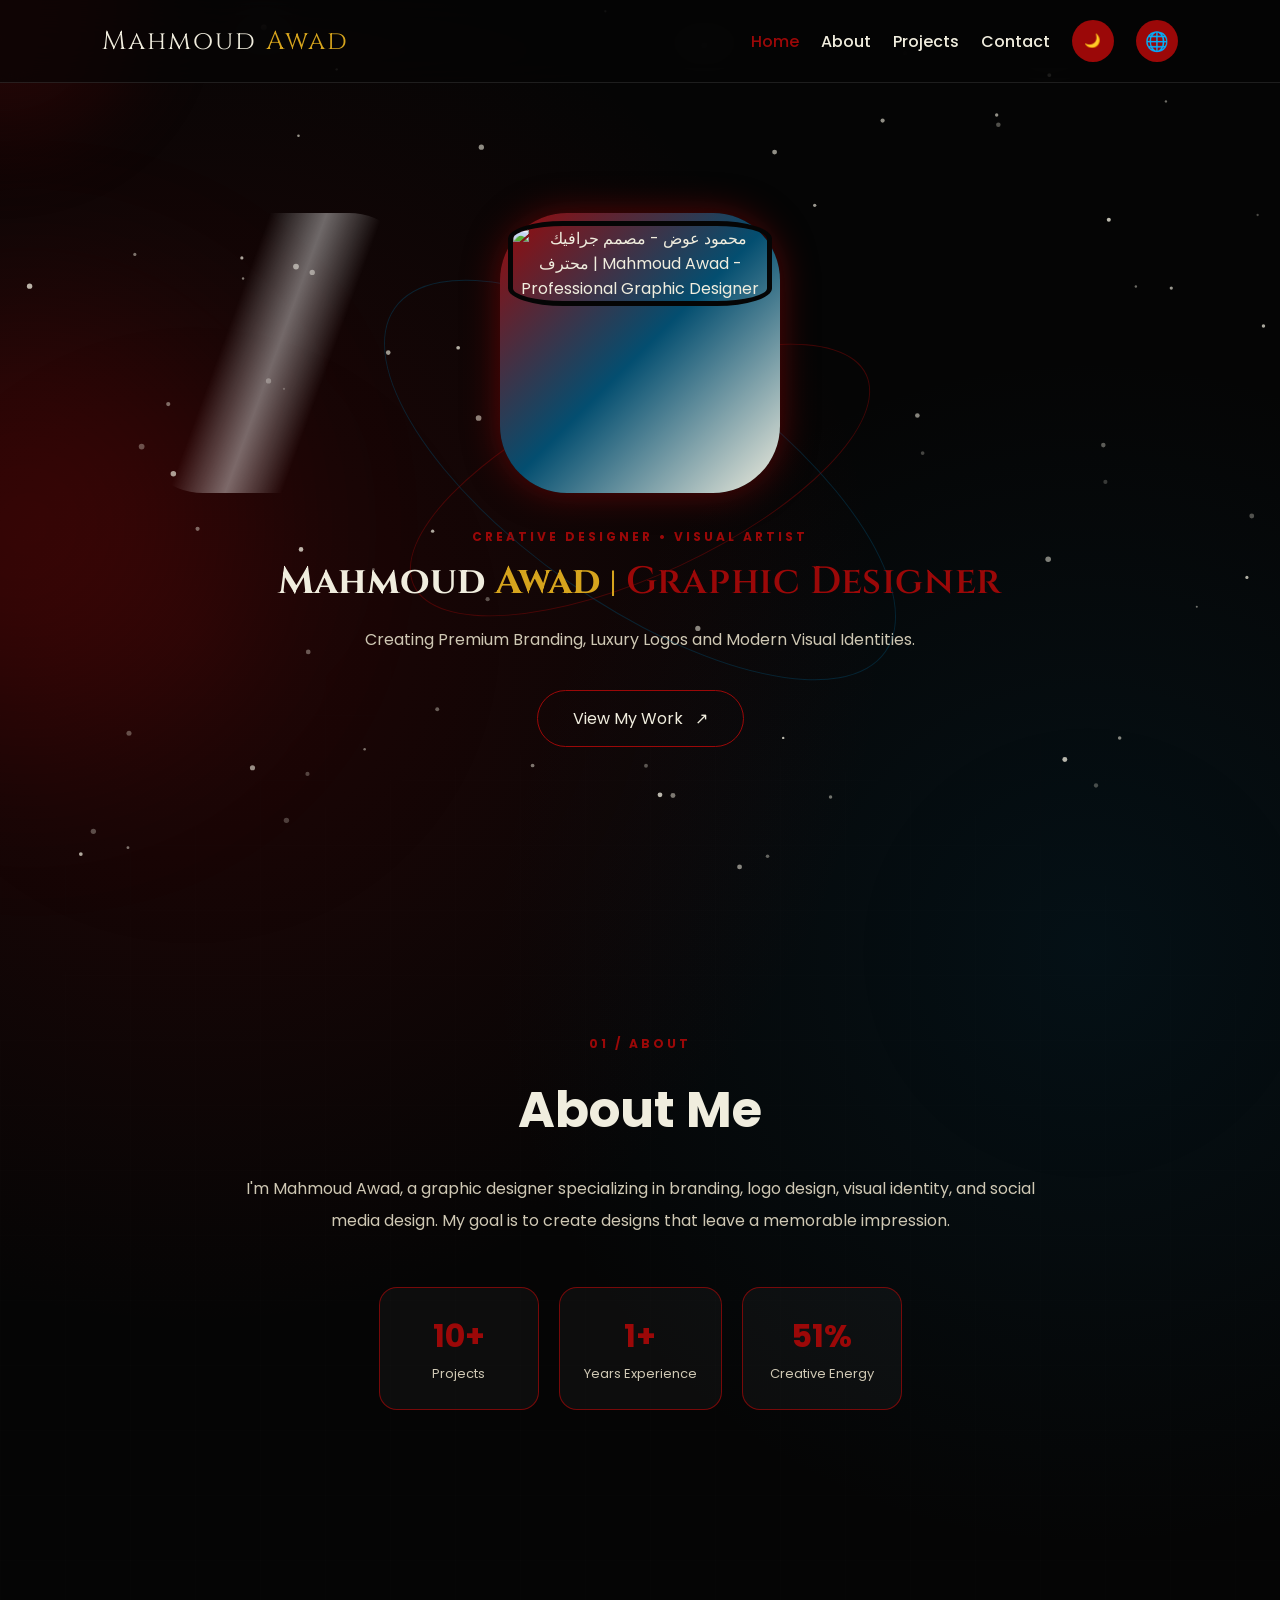
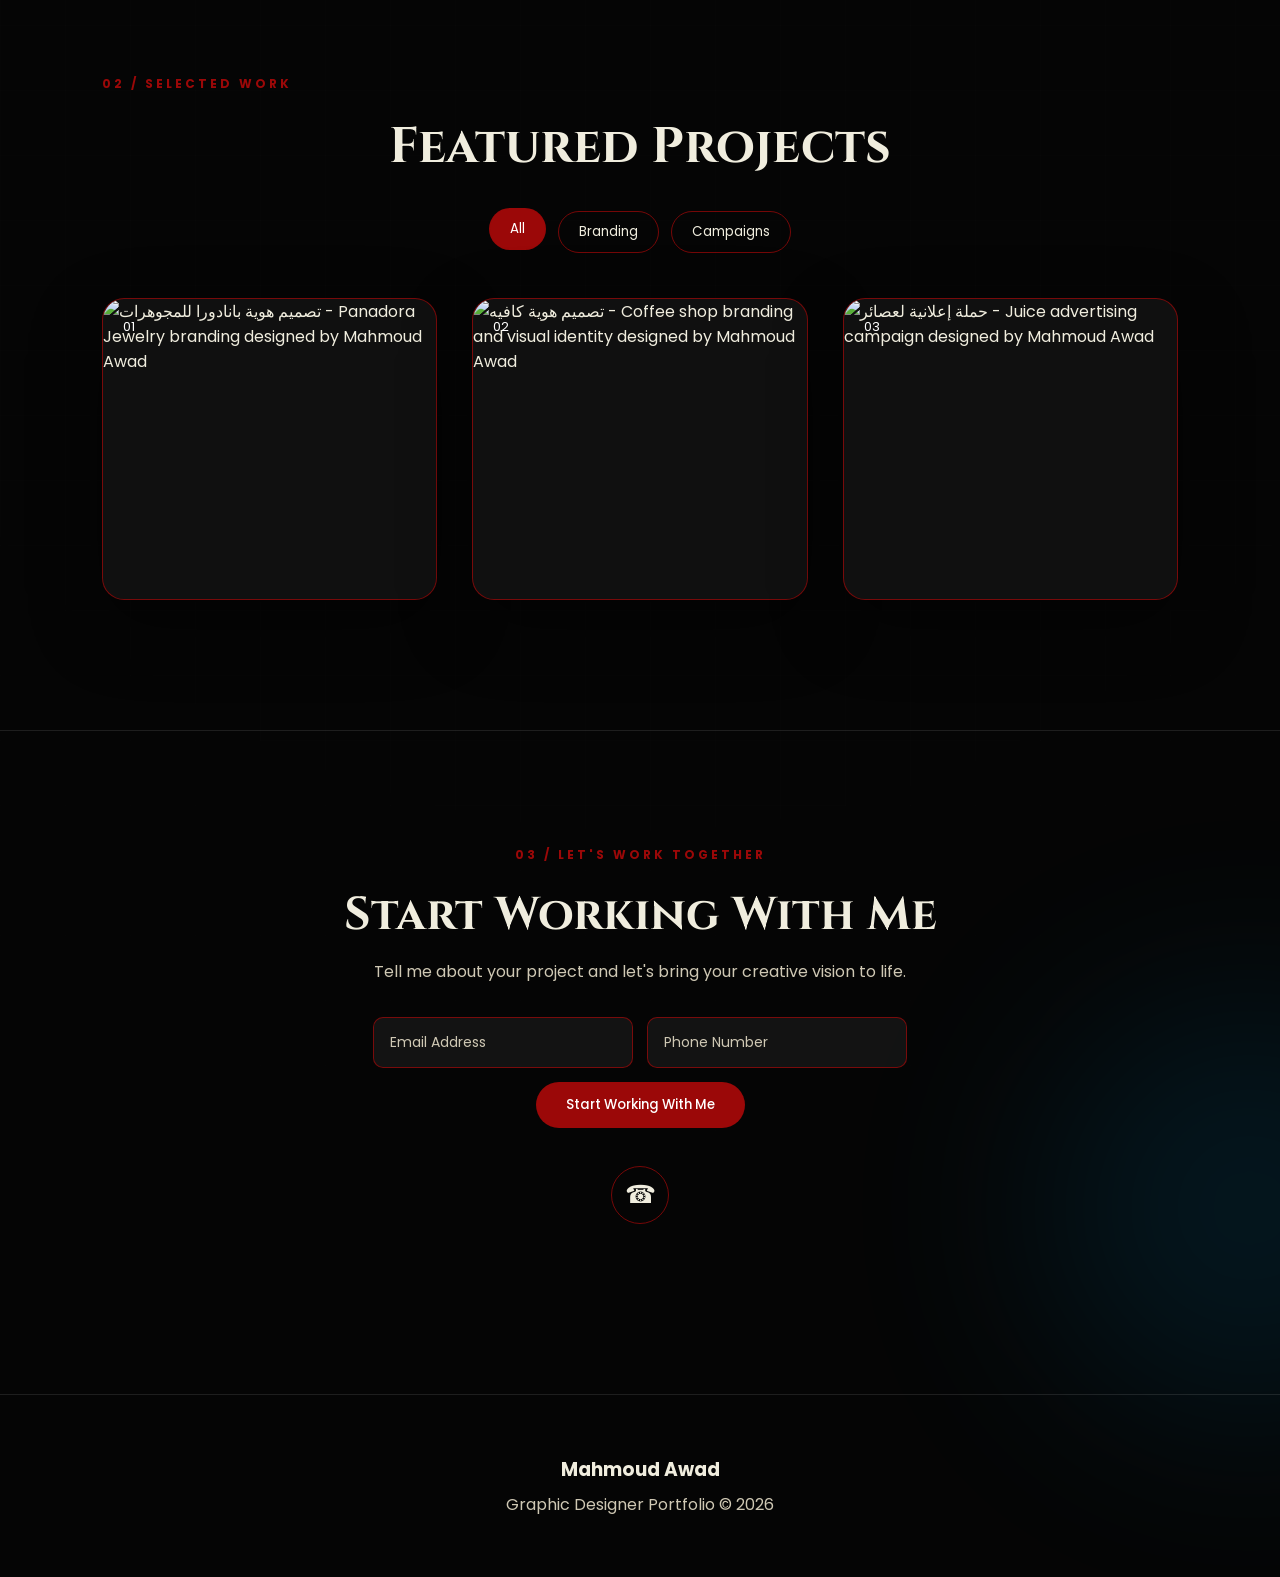
==== commit c114043b: "Change HTML language to Arabic and update SEO metadata Updated the HTML document to support Arabic l" ====
--- a/index.html
+++ b/index.html
@@ -1,5 +1,5 @@
 <!DOCTYPE html>
-<html lang="en" dir="ltr" data-theme="dark">
+<html lang="ar" dir="rtl" data-theme="dark">
 
 <head>
 
@@ -9,7 +9,7 @@
     <meta name="google-site-verification" content="jqR8lFD2uoVf5579M3elxb7_PkfDtpCAVnVH5puY_7A">
 
     <!-- Website Title -->
-    <title>Mahmoud Awad | Graphic Designer</title>
+    <title>محمود عوض | مصمم جرافيك محترف - Mahmoud Awad Graphic Designer</title>
 
     <!-- Favicon -->
     <link
@@ -18,15 +18,15 @@
         href="https://uploads.onecompiler.io/44ssreqmg/44xbk82g9/1000002942.png"
     >
 
-    <!-- SEO -->
+    <!-- SEO Arabic -->
     <meta
         name="description"
-        content="Mahmoud Awad is a graphic designer specializing in branding, logo design, visual identity, and social media design."
+        content="محمود عوض هو مصمم جرافيك محترف متخصص في تصميم الهويات التجارية، الشعارات، الهوية البصرية، وتصميم السوشيال ميديا. Mahmoud Awad is a professional graphic designer specializing in branding, logo design, visual identity, and social media design."
     >
 
     <meta
         name="keywords"
-        content="Mahmoud Awad, محمود عوض, Graphic Designer, مصمم جرافيك, Branding, Logo Design, Visual Identity, Social Media Design"
+        content="محمود عوض, Mahmoud Awad, مصمم جرافيك, Graphic Designer, محمود عوض جرافيك, محمود عوض مصمم الجرافيك, Branding, Logo Design, Visual Identity, Social Media Design, هوية بصرية, تصميم شعارات, تصميم جرافيك, جرافيك ديزاينر"
     >
 
     <meta name="author" content="Mahmoud Awad">
@@ -38,74 +38,75 @@
         href="https://mahmoud-awad-1.vercel.app/"
     >
 
+    <!-- hreflang (Arabic & English) -->
+    <link rel="alternate" hreflang="ar" href="https://mahmoud-awad-1.vercel.app/" />
+    <link rel="alternate" hreflang="en" href="https://mahmoud-awad-1.vercel.app/en" />
+    <link rel="alternate" hreflang="x-default" href="https://mahmoud-awad-1.vercel.app/" />
+
     <!-- Mobile -->
     <meta
         name="viewport"
         content="width=device-width, initial-scale=1.0"
     >
 
-    <!-- Open Graph -->
-    <meta
-        property="og:title"
-        content="Mahmoud Awad | Graphic Designer"
-    >
-
-    <meta
-        property="og:description"
-        content="Mahmoud Awad is a graphic designer specializing in branding, logo design, visual identity, and social media design."
-    >
-
-    <meta
-        property="og:type"
-        content="website"
-    >
-
-    <meta
-        property="og:url"
-        content="https://mahmoud-awad-1.vercel.app/"
-    >
-
-    <meta
-        property="og:site_name"
-        content="Mahmoud Awad"
-    >
-
-    <meta
-        property="og:image"
-        content="https://uploads.onecompiler.io/44ssreqmg/44xbk82g9/1000002942.png"
-    >
+    <!-- Open Graph / Facebook -->
+    <meta property="og:type" content="website" />
+    <meta property="og:url" content="https://mahmoud-awad-1.vercel.app/" />
+    <meta property="og:site_name" content="Mahmoud Awad" />
+    <meta property="og:image" content="https://uploads.onecompiler.io/44ssreqmg/44xbk82g9/1000002942.png" />
+
+    <meta property="og:title" content="محمود عوض | مصمم جرافيك محترف - Mahmoud Awad Graphic Designer" />
+    <meta property="og:description" content="محمود عوض هو مصمم جرافيك محترف متخصص في تصميم الهويات التجارية، الشعارات، الهوية البصرية، وتصميم السوشيال ميديا. Mahmoud Awad is a professional graphic designer specializing in branding, logo design, visual identity, and social media design." />
 
     <!-- Twitter -->
-    <meta
-        name="twitter:card"
-        content="summary_large_image"
-    >
-
-    <meta
-        name="twitter:title"
-        content="Mahmoud Awad | Graphic Designer"
-    >
-
-    <meta
-        name="twitter:description"
-        content="Mahmoud Awad is a graphic designer specializing in branding, logo design, visual identity, and social media design."
-    >
-
-    <meta
-        name="twitter:image"
-        content="https://uploads.onecompiler.io/44ssreqmg/44xbk82g9/1000002942.png"
-    >
-
-    <!-- Structured Data -->
+    <meta name="twitter:card" content="summary_large_image" />
+    <meta name="twitter:url" content="https://mahmoud-awad-1.vercel.app/" />
+    <meta name="twitter:title" content="محمود عوض | مصمم جرافيك محترف - Mahmoud Awad Graphic Designer" />
+    <meta name="twitter:description" content="محمود عوض هو مصمم جرافيك محترف متخصص في تصميم الهويات التجارية، الشعارات، الهوية البصرية، وتصميم السوشيال ميديا. Mahmoud Awad is a professional graphic designer specializing in branding, logo design, visual identity, and social media design." />
+    <meta name="twitter:image" content="https://uploads.onecompiler.io/44ssreqmg/44xbk82g9/1000002942.png" />
+
+    <!-- Structured Data (Person + Breadcrumb) -->
     <script type="application/ld+json">
     {
         "@context": "https://schema.org",
         "@type": "Person",
         "name": "Mahmoud Awad",
+        "alternateName": "محمود عوض",
         "jobTitle": "Graphic Designer",
         "url": "https://mahmoud-awad-1.vercel.app/",
         "image": "https://uploads.onecompiler.io/44ssreqmg/44xbk82g9/1000002942.png",
-        "description": "Mahmoud Awad is a graphic designer specializing in branding, logo design, visual identity, and social media design."
+        "description": "Mahmoud Awad is a professional graphic designer specializing in branding, logo design, visual identity, and social media design. محمود عوض هو مصمم جرافيك محترف متخصص في تصميم الهويات التجارية، الشعارات، الهوية البصرية، وتصميم السوشيال ميديا.",
+        "sameAs": [
+            "https://www.behance.net/Mahmoud--Awad"
+        ]
+    }
+    </script>
+
+    <!-- Breadcrumb Structured Data -->
+    <script type="application/ld+json">
+    {
+        "@context": "https://schema.org",
+        "@type": "BreadcrumbList",
+        "itemListElement": [
+            {
+                "@type": "ListItem",
+                "position": 1,
+                "name": "الرئيسية",
+                "item": "https://mahmoud-awad-1.vercel.app/"
+            },
+            {
+                "@type": "ListItem",
+                "position": 2,
+                "name": "محمود عوض - مصمم جرافيك",
+                "item": "https://mahmoud-awad-1.vercel.app/#about"
+            },
+            {
+                "@type": "ListItem",
+                "position": 3,
+                "name": "أعمالي",
+                "item": "https://mahmoud-awad-1.vercel.app/#projects"
+            }
+        ]
     }
     </script>
 
@@ -497,7 +498,7 @@
 
                 <img
                     src="https://uploads.onecompiler.io/44ssreqmg/44xbk82g9/1000002942.png"
-                    alt="Mahmoud Awad graphic designer portrait"
+                    alt="محمود عوض - مصمم جرافيك محترف | Mahmoud Awad - Professional Graphic Designer"
                 >
 
             </div>
@@ -655,7 +656,7 @@
 
                     <img
                         src="https://uploads.onecompiler.io/44ssreqmg/1785936551769/1000002972.png"
-                        alt="Panadora Jewelry branding designed by Mahmoud Awad"
+                        alt="تصميم هوية بانادورا للمجوهرات - Panadora Jewelry branding designed by Mahmoud Awad"
                     >
 
                     <div class="overlay">
@@ -686,7 +687,7 @@
 
                     <img
                         src="https://uploads.onecompiler.io/44ssreqmg/1785934921277/1000002830.png"
-                        alt="Coffee shop branding and visual identity designed by Mahmoud Awad"
+                        alt="تصميم هوية كافيه - Coffee shop branding and visual identity designed by Mahmoud Awad"
                     >
 
                     <div class="overlay">
@@ -717,7 +718,7 @@
 
                     <img
                         src="https://uploads.onecompiler.io/44ssreqmg/1785935603521/1000002971.jpg"
-                        alt="Juice advertising campaign designed by Mahmoud Awad"
+                        alt="حملة إعلانية لعصائر - Juice advertising campaign designed by Mahmoud Awad"
                     >
 
                     <div class="overlay">
--- a/styles.css
+++ b/styles.css
@@ -104,23 +104,6 @@
     filter: blur(45px);
     background: var(--primary);
     transform: translate(-50%, -50%);
-    transition: width .3s, height .3s;
-}
-
-#scrollProgress {
-    position: fixed;
-    top: 0;
-    left: 0;
-    width: 0;
-    height: 3px;
-    z-index: 10001;
-    background: linear-gradient(
-        90deg,
-        var(--primary),
-        #D6A41D,
-        var(--secondary)
-    );
-    transition: width .08s linear;
 }
 
 header {
@@ -135,7 +118,6 @@
     background: var(--header-bg);
     border-bottom: 1px solid rgba(255,255,255,.1);
     backdrop-filter: blur(18px);
-    transition: .4s;
 }
 
 .logo,
@@ -147,7 +129,6 @@
 .logo {
     font-size: 26px;
     letter-spacing: 2px;
-    white-space: nowrap;
 }
 
 nav {
@@ -157,7 +138,6 @@
 }
 
 nav a {
-    position: relative;
     color: var(--text);
     text-decoration: none;
     font-weight: 500;
@@ -166,24 +146,7 @@
 
 nav a:hover,
 nav a.active {
-    color: #D6A41D;
-    transform: translateY(-2px);
-}
-
-nav a.active::after {
-    content: "";
-    position: absolute;
-    left: 0;
-    right: 0;
-    bottom: -7px;
-    height: 2px;
-    border-radius: 10px;
-    background: #D6A41D;
-}
-
-button,
-a {
-    -webkit-tap-highlight-color: transparent;
+    color: var(--primary);
 }
 
 .theme-btn {
@@ -194,7 +157,6 @@
     color: white;
     background: var(--primary);
     cursor: pointer;
-    box-shadow: 0 8px 25px rgba(155, 8, 8, .35);
     transition: .3s;
 }
 
@@ -220,15 +182,9 @@
     height: 280px;
     padding: 8px;
     border-radius: 24%;
-    background: linear-gradient(
-        135deg,
-        var(--primary),
-        var(--secondary),
-        var(--text)
-    );
+    background: linear-gradient(135deg, var(--primary), var(--secondary), var(--text));
     box-shadow: 0 0 35px rgba(155, 8, 8, .55);
     animation: heroFloat 5s ease-in-out infinite;
-    transform-style: preserve-3d;
 }
 
 .hero-image img {
@@ -244,15 +200,9 @@
     inset: 0;
     z-index: 2;
     border-radius: 24%;
-    background: linear-gradient(
-        110deg,
-        transparent 35%,
-        rgba(255,255,255,.4),
-        transparent 65%
-    );
+    background: linear-gradient(110deg, transparent 35%, rgba(255,255,255,.4), transparent 65%);
     transform: translateX(-130%);
     animation: shine 5s infinite;
-    pointer-events: none;
 }
 
 .hero-orbit {
@@ -291,7 +241,7 @@
 
 .hero h1 {
     margin-top: 14px;
-    text-shadow: 0 0 30px rgba(155, 8, 8, .25);
+    font-size: clamp(42px, 7vw, 72px);
 }
 
 .hero h2 {
@@ -319,13 +269,11 @@
     border: 1px solid var(--primary);
     border-radius: 50px;
     transition: .35s;
-    cursor: pointer;
 }
 
 .btn:hover {
     color: white;
     background: var(--primary);
-    box-shadow: 0 0 35px rgba(155, 8, 8, .5);
     transform: translateY(-6px);
 }
 
@@ -367,13 +315,11 @@
     border: 1px solid var(--border);
     border-radius: 18px;
     background: rgba(255,255,255,.035);
-    backdrop-filter: blur(10px);
     transition: .35s;
 }
 
 .stat-card:hover {
-    transform: translateY(-10px) rotateX(8deg);
-    box-shadow: 0 15px 35px rgba(155, 8, 8, .2);
+    transform: translateY(-10px);
 }
 
 .stat-card strong {
@@ -391,44 +337,34 @@
     padding: 130px 8%;
 }
 
-.projects > .section-label {
-    display: block;
-    text-align: center;
-}
-
 .projects h2 {
     text-align: center;
-    margin-bottom: 30px;
+    margin-bottom: 60px;
 }
 
 .project-tools {
     display: flex;
     justify-content: center;
-    align-items: center;
+    gap: 12px;
     flex-wrap: wrap;
-    gap: 10px;
-    margin: 0 auto 45px;
+    margin: -30px 0 45px;
 }
 
 .filter-btn {
-    padding: 10px 22px;
-    color: var(--muted);
-    font-family: "Poppins", sans-serif;
-    font-size: 14px;
+    padding: 10px 20px;
+    color: var(--text);
+    background: transparent;
     border: 1px solid var(--border);
     border-radius: 30px;
-    background: transparent;
     cursor: pointer;
-    transition: .3s ease;
+    transition: .3s;
 }
 
 .filter-btn:hover,
 .filter-btn.active {
     color: white;
     background: var(--primary);
-    border-color: var(--primary);
-    box-shadow: 0 8px 25px rgba(155, 8, 8, .25);
-    transform: translateY(-2px);
+    transform: translateY(-3px);
 }
 
 .cards {
@@ -447,16 +383,7 @@
     cursor: pointer;
     background: var(--card);
     box-shadow: var(--shadow);
-    transform-style: preserve-3d;
-    transition:
-        transform .15s ease,
-        box-shadow .4s,
-        opacity .35s,
-        visibility .35s;
-}
-
-.card:hover {
-    box-shadow: 0 25px 55px rgba(155, 8, 8, .35);
+    transition: transform .15s ease;
 }
 
 .card.hidden {
@@ -483,25 +410,18 @@
     left: 20px;
     color: white;
     font-size: 13px;
-    letter-spacing: 2px;
 }
 
 .overlay {
     position: absolute;
     inset: 0;
-    z-index: 3;
     display: flex;
     flex-direction: column;
     align-items: center;
     justify-content: center;
     opacity: 0;
-    background: linear-gradient(
-        to top,
-        rgba(0,0,0,.9),
-        rgba(0,0,0,.2)
-    );
+    background: linear-gradient(to top, rgba(0,0,0,.9), rgba(0,0,0,.2));
     transition: .4s;
-    pointer-events: none;
 }
 
 .card:hover .overlay {
@@ -511,7 +431,6 @@
 .overlay h3 {
     color: #f0edde;
     font-size: 27px;
-    text-align: center;
 }
 
 .overlay span {
@@ -538,8 +457,6 @@
     position: relative;
     width: 800px;
     max-width: 95%;
-    max-height: 90vh;
-    overflow-y: auto;
     padding: 30px;
     color: var(--text);
     background: var(--card);
@@ -573,6 +490,12 @@
     padding-left: 22px;
     color: var(--muted);
     line-height: 1.9;
+}
+
+.contact-box {
+    width: 450px;
+    text-align: center;
+    border-color: var(--secondary);
 }
 
 .close {
@@ -585,18 +508,6 @@
     color: var(--primary);
     font-size: 38px;
     cursor: pointer;
-    transition: .3s;
-}
-
-.close:hover {
-    color: #D6A41D;
-    transform: rotate(90deg);
-}
-
-.contact-box {
-    width: 450px;
-    text-align: center;
-    border-color: var(--secondary);
 }
 
 .contact-box input,
@@ -615,191 +526,16 @@
     background: rgba(255,255,255,.06);
 }
 
-.contact-box input:focus {
-    border-color: #D6A41D;
-    box-shadow: 0 0 0 3px rgba(214,164,29,.12);
-}
-
 .send-btn {
     border: 0;
     color: white;
     background: var(--primary);
     cursor: pointer;
-    transition: .3s;
-}
-
-.send-btn:hover {
-    background: var(--secondary);
-    transform: translateY(-3px);
 }
 
 #contactStatus {
-    min-height: 24px;
     margin-top: 15px;
 }
-
-.work-with-us {
-    padding: 110px 20px;
-    text-align: center;
-    border-top: 1px solid rgba(255, 255, 255, .1);
-}
-
-.work-with-us h2 {
-    margin: 18px 0 12px;
-    color: var(--text);
-    font-family: "Cinzel", serif;
-    font-size: clamp(28px, 5vw, 46px);
-}
-
-.work-with-us > p {
-    max-width: 600px;
-    margin: 0 auto 30px;
-    color: var(--muted);
-    line-height: 1.8;
-}
-
-.work-form {
-    display: grid;
-    grid-template-columns: repeat(2, minmax(0, 260px));
-    justify-content: center;
-    gap: 14px;
-    max-width: 550px;
-    margin: auto;
-}
-
-.work-form input {
-    width: 100%;
-    padding: 14px 16px;
-    color: var(--text);
-    font-family: "Poppins", sans-serif;
-    font-size: 14px;
-    outline: none;
-    border: 1px solid var(--border);
-    border-radius: 10px;
-    background: rgba(255, 255, 255, .06);
-    transition: .3s;
-}
-
-.work-form input:focus {
-    border-color: #D6A41D;
-    box-shadow: 0 0 0 3px rgba(214, 164, 29, .12);
-}
-
-.work-form input::placeholder {
-    color: var(--muted);
-}
-
-.work-form button {
-    grid-column: 1 / -1;
-    justify-self: center;
-    padding: 13px 30px;
-    color: white;
-    font-family: "Poppins", sans-serif;
-    font-weight: 500;
-    border: 0;
-    border-radius: 30px;
-    background: var(--primary);
-    cursor: pointer;
-    transition: .3s;
-}
-
-.work-form button:hover {
-    background: #D6A41D;
-    color: #050505;
-    transform: translateY(-3px);
-}
-
-.direct-call {
-    position: relative;
-    display: flex;
-    flex-direction: column;
-    align-items: center;
-    margin-top: 38px;
-    text-align: center;
-}
-
-.direct-call-toggle {
-    display: inline-flex;
-    align-items: center;
-    justify-content: center;
-    width: 58px;
-    height: 58px;
-    padding: 0;
-    color: var(--text);
-    border: 1px solid var(--border);
-    border-radius: 50%;
-    background: transparent;
-    cursor: pointer;
-    transition: .3s ease;
-}
-
-.direct-call-toggle:hover,
-.direct-call.is-open .direct-call-toggle {
-    color: white;
-    background: var(--primary);
-    transform: translateY(-3px) scale(1.08);
-}
-
-.call-icon {
-    display: inline-flex;
-    align-items: center;
-    justify-content: center;
-    width: 100%;
-    height: 100%;
-    font-size: 25px;
-}
-
-.call-label {
-    position: absolute;
-    width: 1px;
-    height: 1px;
-    overflow: hidden;
-    clip: rect(0, 0, 0, 0);
-    white-space: nowrap;
-}
-
-.phone-number {
-    display: flex;
-    direction: ltr;
-    align-items: baseline;
-    justify-content: center;
-    gap: 2px;
-    min-height: 42px;
-    margin-top: 18px;
-    color: #050505;
-    font-family: "Cinzel", serif;
-    font-weight: 600;
-    letter-spacing: 1px;
-    text-decoration: none;
-}
-
-.direct-call:not(.is-open) .phone-number {
-    visibility: hidden;
-}
-
-.phone-digit {
-    display: inline-block;
-    opacity: 0;
-    color: #D6A41D;
-    transform: translateY(15px) scale(.2);
-    animation: none;
-}
-
-.direct-call.is-open .phone-digit {
-    animation: digitReveal .55s cubic-bezier(.22, 1, .36, 1) forwards;
-}
-
-.phone-digit:nth-child(1) { font-size: 16px; animation-delay: .08s; }
-.phone-digit:nth-child(2) { font-size: 17px; animation-delay: .16s; }
-.phone-digit:nth-child(3) { font-size: 18px; animation-delay: .24s; }
-.phone-digit:nth-child(4) { font-size: 19px; animation-delay: .32s; }
-.phone-digit:nth-child(5) { font-size: 20px; animation-delay: .40s; }
-.phone-digit:nth-child(6) { font-size: 21px; animation-delay: .48s; }
-.phone-digit:nth-child(7) { font-size: 23px; animation-delay: .56s; }
-.phone-digit:nth-child(8) { font-size: 25px; animation-delay: .64s; }
-.phone-digit:nth-child(9) { font-size: 27px; animation-delay: .72s; }
-.phone-digit:nth-child(10) { font-size: 29px; animation-delay: .80s; }
-.phone-digit:nth-child(11) { font-size: 31px; animation-delay: .88s; }
 
 footer {
     padding: 60px 20px;
@@ -807,10 +543,6 @@
     border-top: 1px solid rgba(255,255,255,.1);
 }
 
-footer h3 {
-    font-family: "Cinzel", serif;
-}
-
 footer p {
     margin-top: 8px;
     color: var(--muted);
@@ -827,130 +559,49 @@
     transform: translateY(0);
 }
 
-.language-control {
-    position: relative;
-    display: inline-flex;
-    z-index: 1002;
-}
-
-.language-button {
-    width: 42px;
-    height: 42px;
-    border: 0;
-    border-radius: 50%;
-    color: white;
-    background: var(--primary);
-    cursor: pointer;
-    font-size: 19px;
-    transition: .3s;
-}
-
-.language-button:hover {
-    transform: scale(1.1);
-}
-
-.language-menu {
-    position: absolute;
-    top: 50px;
-    right: 0;
-    min-width: 125px;
-    padding: 7px;
-    border: 1px solid var(--border);
-    border-radius: 12px;
-    background: var(--card);
-    box-shadow: var(--shadow);
-}
-
-html[dir="rtl"] .language-menu {
-    right: auto;
+#scrollProgress {
+    position: fixed;
+    top: 0;
     left: 0;
-}
-
-.language-menu button {
-    display: block;
-    width: 100%;
-    padding: 8px 10px;
-    color: var(--text);
-    text-align: left;
-    border: 0;
-    border-radius: 7px;
-    background: transparent;
-    cursor: pointer;
-    transition: .2s;
-}
-
-html[dir="rtl"] .language-menu button {
-    text-align: right;
-}
-
-.language-menu button:hover {
-    color: white;
-    background: var(--primary);
+    z-index: 2000;
+    width: 0;
+    height: 4px;
+    background: linear-gradient(90deg, var(--primary), var(--secondary));
+}
+
+.typing-cursor {
+    color: var(--primary);
+    animation: blink .8s infinite;
 }
 
 @keyframes heroFloat {
-    0%, 100% {
-        transform: translateY(0) rotateX(0) rotateY(0);
-    }
-
-    50% {
-        transform: translateY(-18px) rotateX(4deg) rotateY(-4deg);
-    }
+    0%, 100% { transform: translateY(0); }
+    50% { transform: translateY(-18px); }
 }
 
 @keyframes floatingGlow {
-    to {
-        transform: translate(50px, -35px) scale(1.12);
-    }
+    to { transform: translate(50px, -35px) scale(1.12); }
 }
 
 @keyframes shine {
-    0%, 55% {
-        transform: translateX(-130%);
-    }
-
-    75%, 100% {
-        transform: translateX(130%);
-    }
+    0%, 55% { transform: translateX(-130%); }
+    75%, 100% { transform: translateX(130%); }
 }
 
 @keyframes orbit {
-    to {
-        transform: rotate(335deg);
-    }
+    to { transform: rotate(335deg); }
 }
 
 @keyframes popup {
-    from {
-        opacity: 0;
-        transform: scale(.9) translateY(20px);
-    }
-
-    to {
-        opacity: 1;
-        transform: scale(1) translateY(0);
-    }
-}
-
-@keyframes digitReveal {
-    0% {
-        opacity: 0;
-        transform: translateY(15px) scale(.2);
-    }
-
-    65% {
-        opacity: 1;
-        transform: translateY(-4px) scale(1.12);
-    }
-
-    100% {
-        opacity: 1;
-        transform: translateY(0) scale(1);
-    }
+    from { opacity: 0; transform: scale(.9) translateY(20px); }
+    to { opacity: 1; transform: scale(1) translateY(0); }
+}
+
+@keyframes blink {
+    50% { opacity: 0; }
 }
 
 @media (max-width: 768px) {
-
     header {
         flex-direction: column;
         gap: 15px;
@@ -959,8 +610,6 @@
 
     nav {
         gap: 13px;
-        flex-wrap: wrap;
-        justify-content: center;
     }
 
     .hero-image {
@@ -985,90 +634,3 @@
         display: none;
     }
 }
-
-@media (max-width: 600px) {
-
-    .hero h1.hero-title {
-        gap: 3px;
-        font-size: clamp(13px, 4vw, 22px);
-        letter-spacing: 0;
-    }
-
-    .hero-title .title-role {
-        letter-spacing: 0;
-    }
-
-    .hero-title .title-separator {
-        font-size: .7em;
-    }
-
-    .work-form {
-        grid-template-columns: 1fr;
-        max-width: 330px;
-    }
-
-    .work-form button {
-        grid-column: auto;
-        width: 100%;
-    }
-
-    .phone-number {
-        gap: 1px;
-        margin-top: 16px;
-        letter-spacing: 0;
-    }
-
-    .project-tools {
-        margin-bottom: 30px;
-    }
-
-    .filter-btn {
-        padding: 9px 17px;
-        font-size: 13px;
-    }
-
-    .popup-content,
-    .contact-box {
-        padding: 24px 18px;
-    }
-}
-
-@media (max-width: 360px) {
-
-    .hero h1.hero-title {
-        gap: 2px;
-        font-size: 11px;
-    }
-
-    .phone-number {
-        transform: scale(.9);
-    }
-
-    nav {
-        gap: 9px;
-        font-size: 13px;
-    }
-
-    .logo {
-        font-size: 22px;
-    }
-}
-
-@media (prefers-reduced-motion: reduce) {
-
-    *,
-    *::before,
-    *::after {
-        animation-duration: .01ms !important;
-        transition-duration: .01ms !important;
-    }
-
-    .hero-title .title-name,
-    .hero-title .title-separator,
-    .hero-title .title-role,
-    .phone-digit {
-        animation: none;
-        opacity: 1;
-        transform: none;
-    }
-}
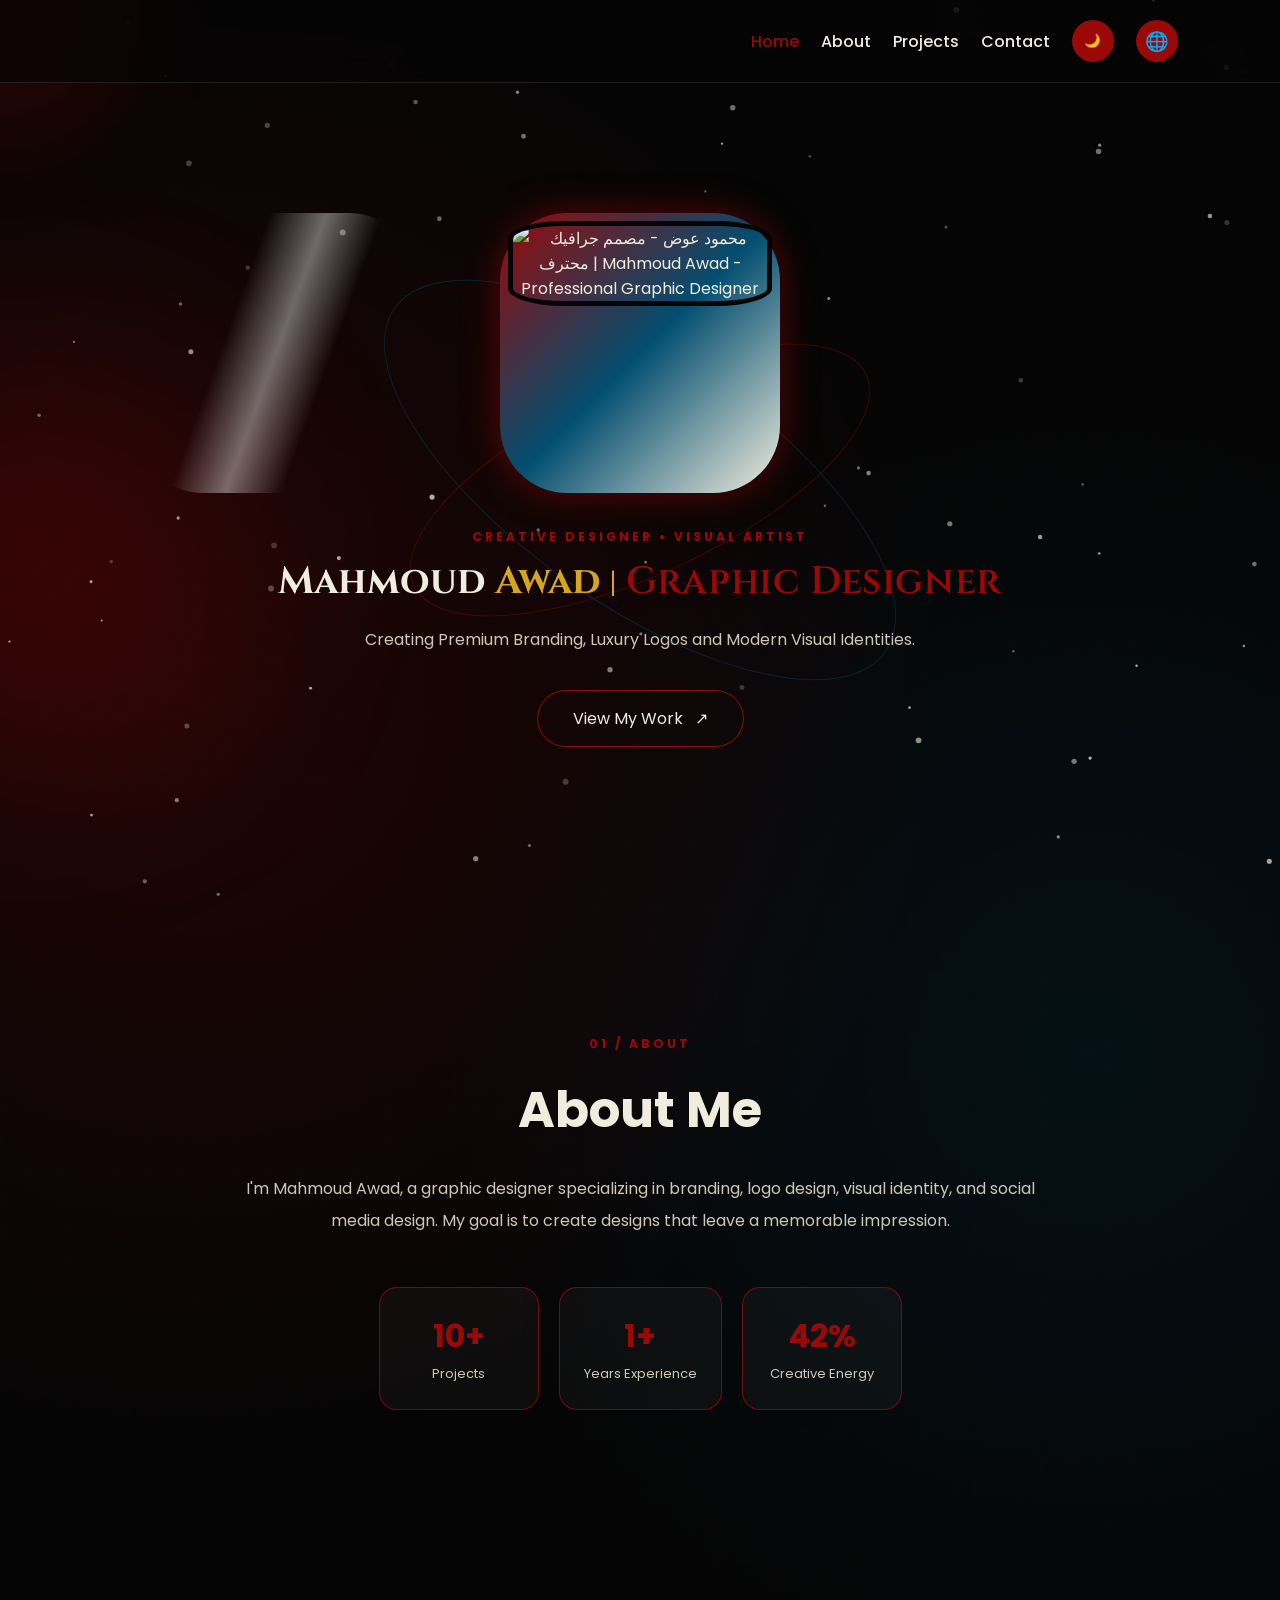
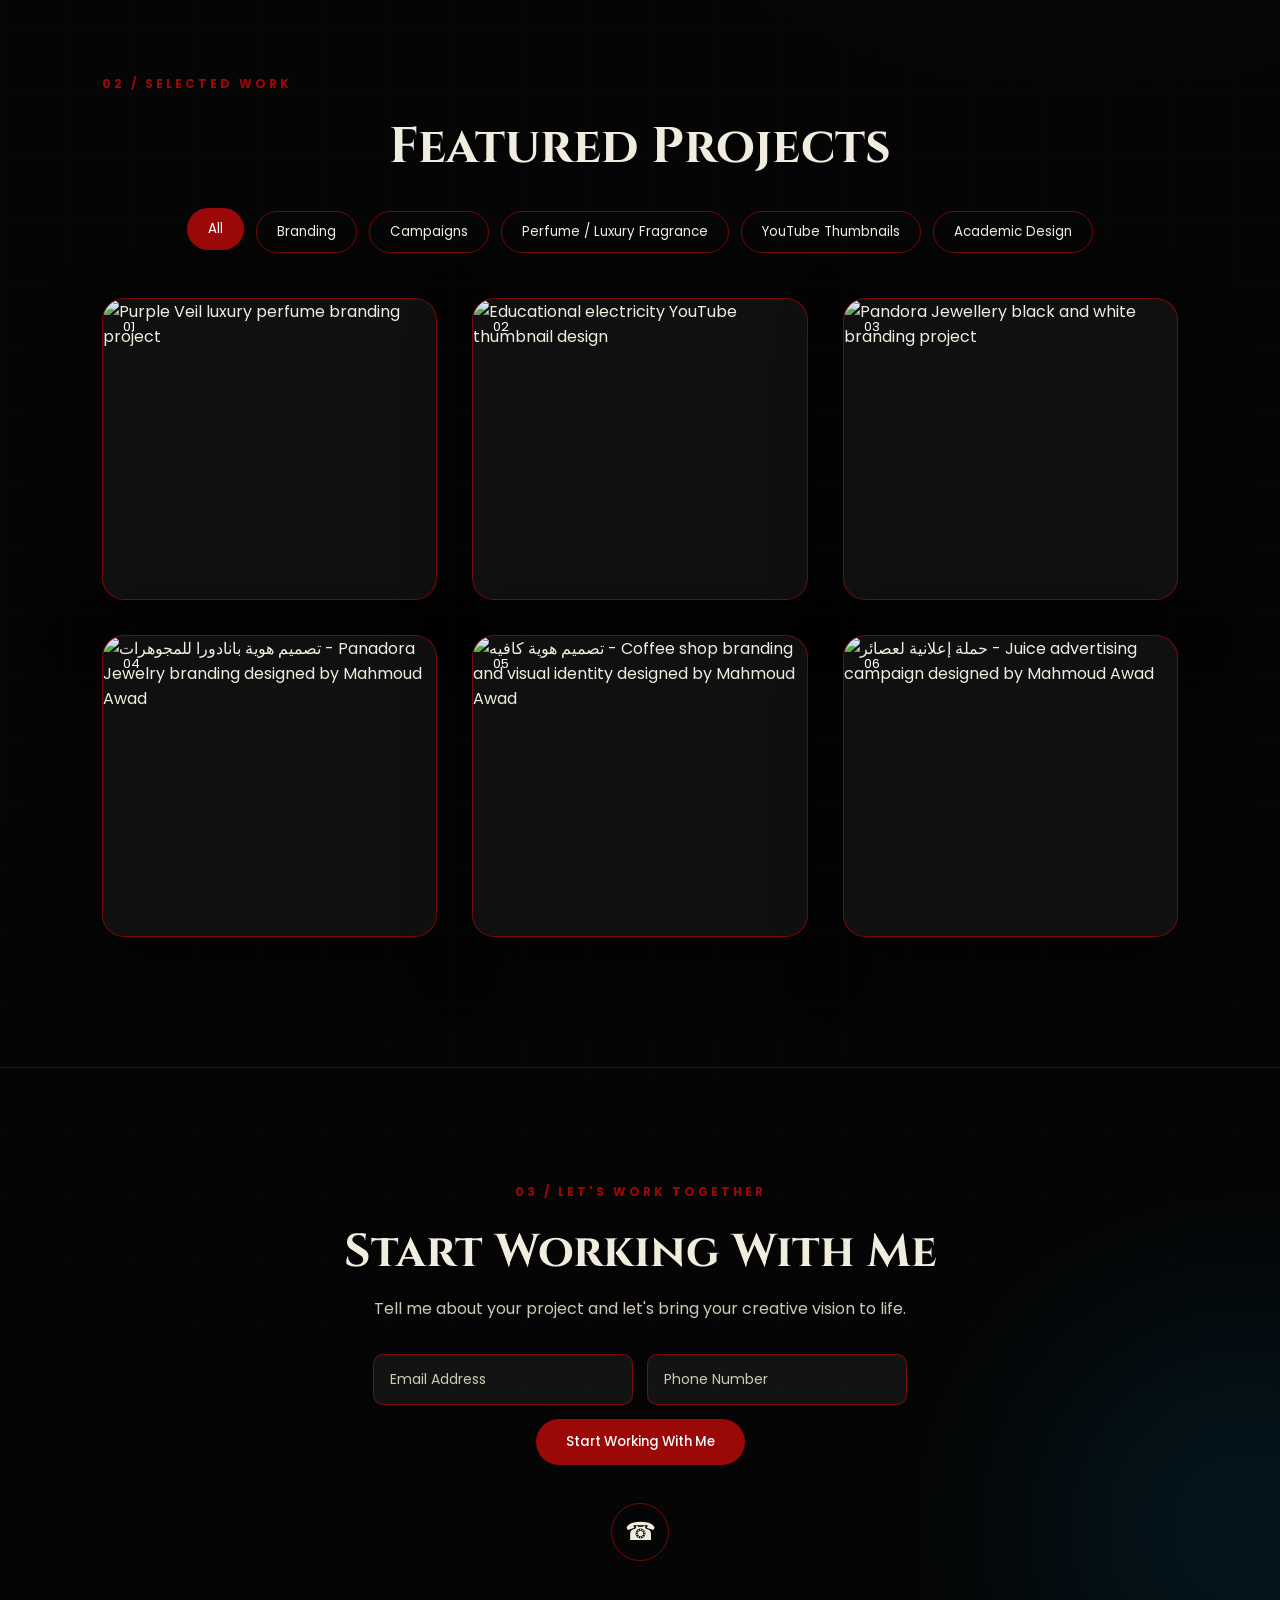
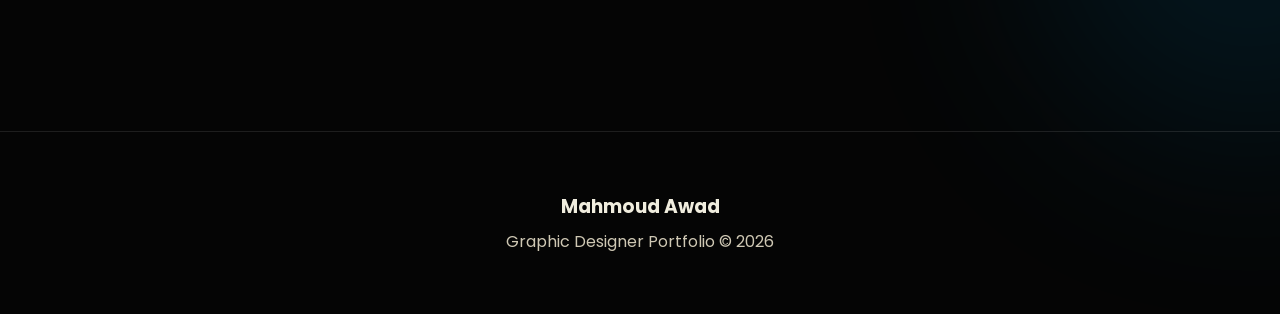
==== commit e978e2de: "Change image source and fix newline in index.html Updated image source URL and added newline at end " ====
--- a/index.html
+++ b/index.html
@@ -655,7 +655,7 @@
                     </div>
 
                     <img
-                        src="https://uploads.onecompiler.io/44ssreqmg/1785936551769/1000002972.png"
+                        src="https://uploads.onecompiler.io/44ssreqmg/44xbvrtf7/1000003290.png"
                         alt="تصميم هوية بانادورا للمجوهرات - Panadora Jewelry branding designed by Mahmoud Awad"
                     >
 
--- a/styles.css
+++ b/styles.css
@@ -127,8 +127,46 @@
 }
 
 .logo {
-    font-size: 26px;
-    letter-spacing: 2px;
+    position: relative;
+    flex: 0 0 auto;
+    width: clamp(125px, 12vw, 170px);
+    height: 42px;
+    overflow: hidden;
+    color: transparent;
+    font-size: 0;
+    line-height: 0;
+    white-space: nowrap;
+}
+
+.logo::before,
+.logo::after {
+    content: "";
+    position: absolute;
+    inset: 0;
+    background-repeat: no-repeat;
+    background-position: left center;
+    background-size: contain;
+    transition: opacity .22s ease-in-out;
+}
+
+/* Dark mode: dark logo */
+.logo::before {
+    background-image: url("https://uploads.onecompiler.io/44ssreqmg/44xbvrtf7/1000003078.png");
+    opacity: 1;
+}
+
+/* Light mode: light logo */
+.logo::after {
+    background-image: url("https://uploads.onecompiler.io/44ssreqmg/44xbvrtf7/1000003077.png");
+    opacity: 0;
+}
+
+html[data-theme="light"] .logo::before {
+    opacity: 0;
+}
+
+html[data-theme="light"] .logo::after {
+    opacity: 1;
 }
 
 nav {
@@ -574,6 +612,11 @@
     animation: blink .8s infinite;
 }
 
+.phone-number,
+.phone-digit {
+    color: var(--text);
+}
+
 @keyframes heroFloat {
     0%, 100% { transform: translateY(0); }
     50% { transform: translateY(-18px); }
@@ -608,6 +651,11 @@
         padding: 16px 5%;
     }
 
+    .logo {
+        width: clamp(120px, 35vw, 155px);
+        height: 36px;
+    }
+
     nav {
         gap: 13px;
     }
@@ -634,3 +682,10 @@
         display: none;
     }
 }
+
+@media (max-width: 420px) {
+    .logo {
+        width: 125px;
+        height: 32px;
+    }
+}
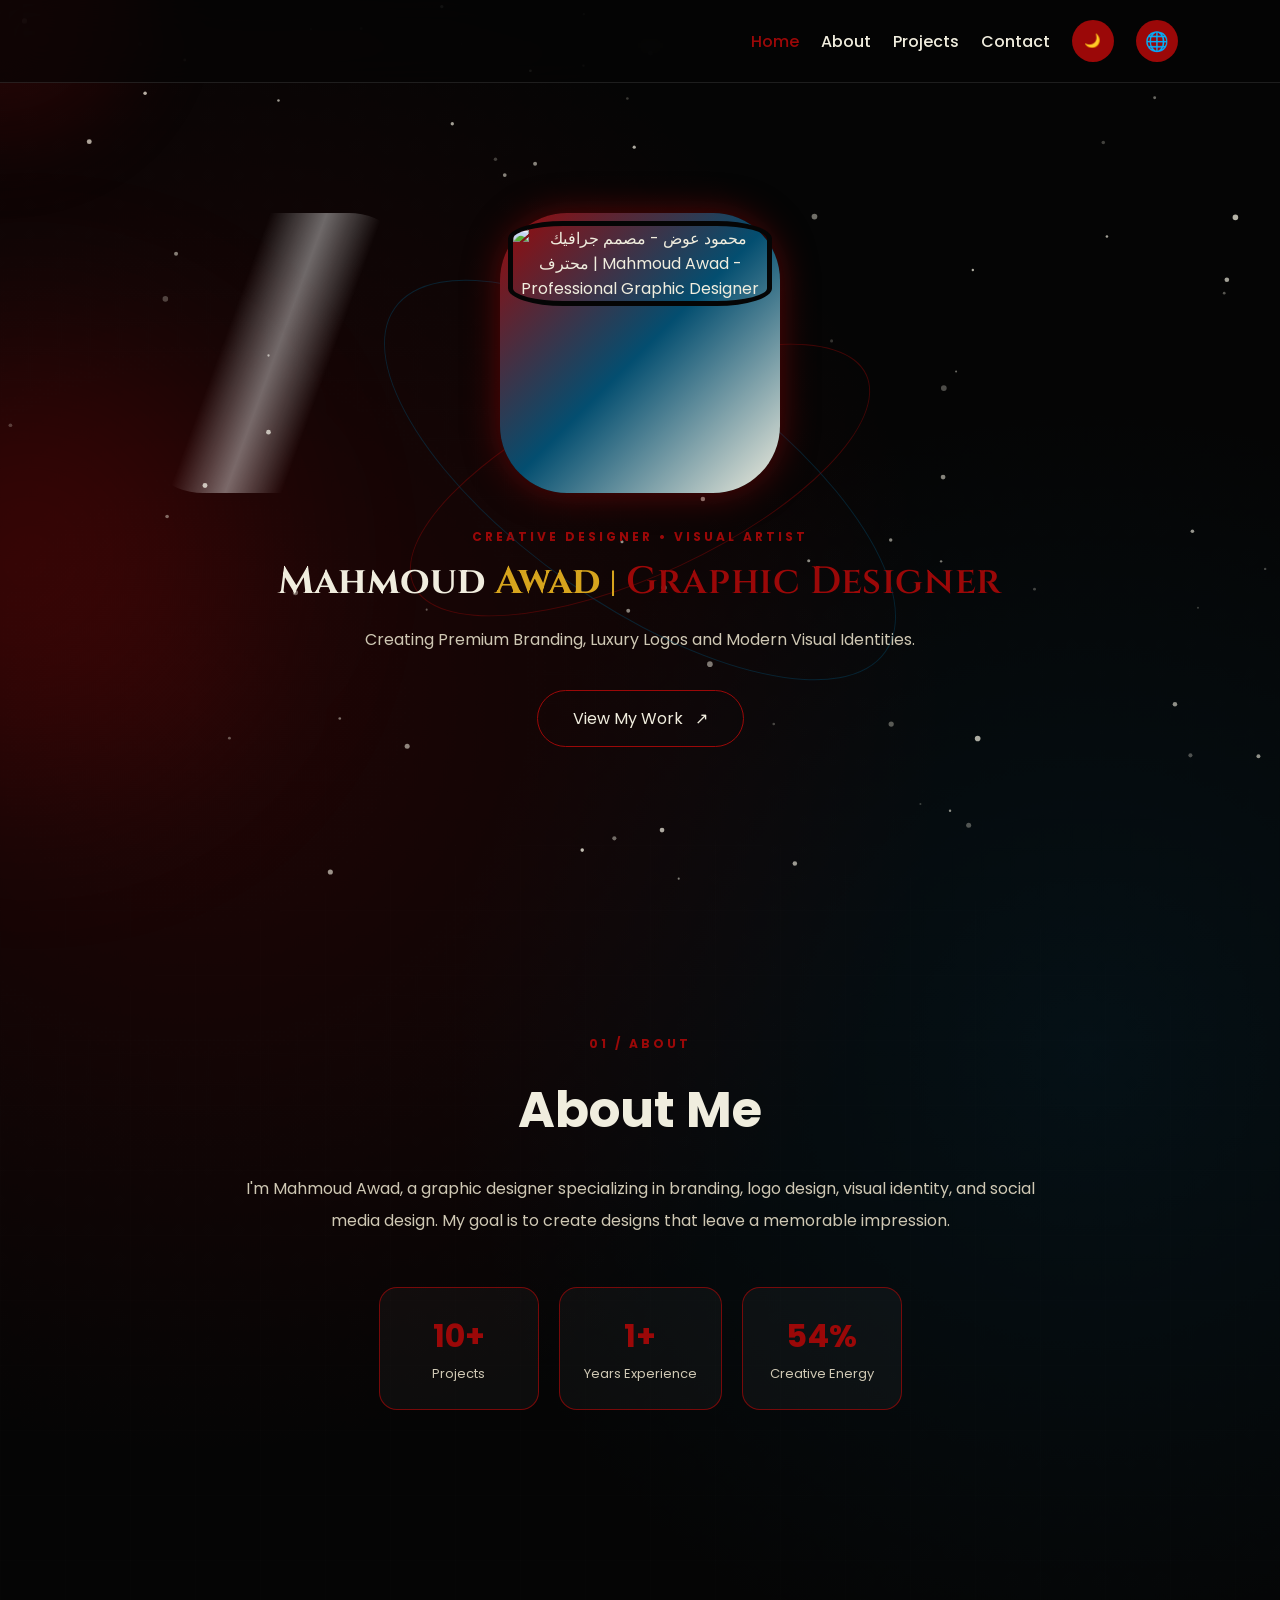
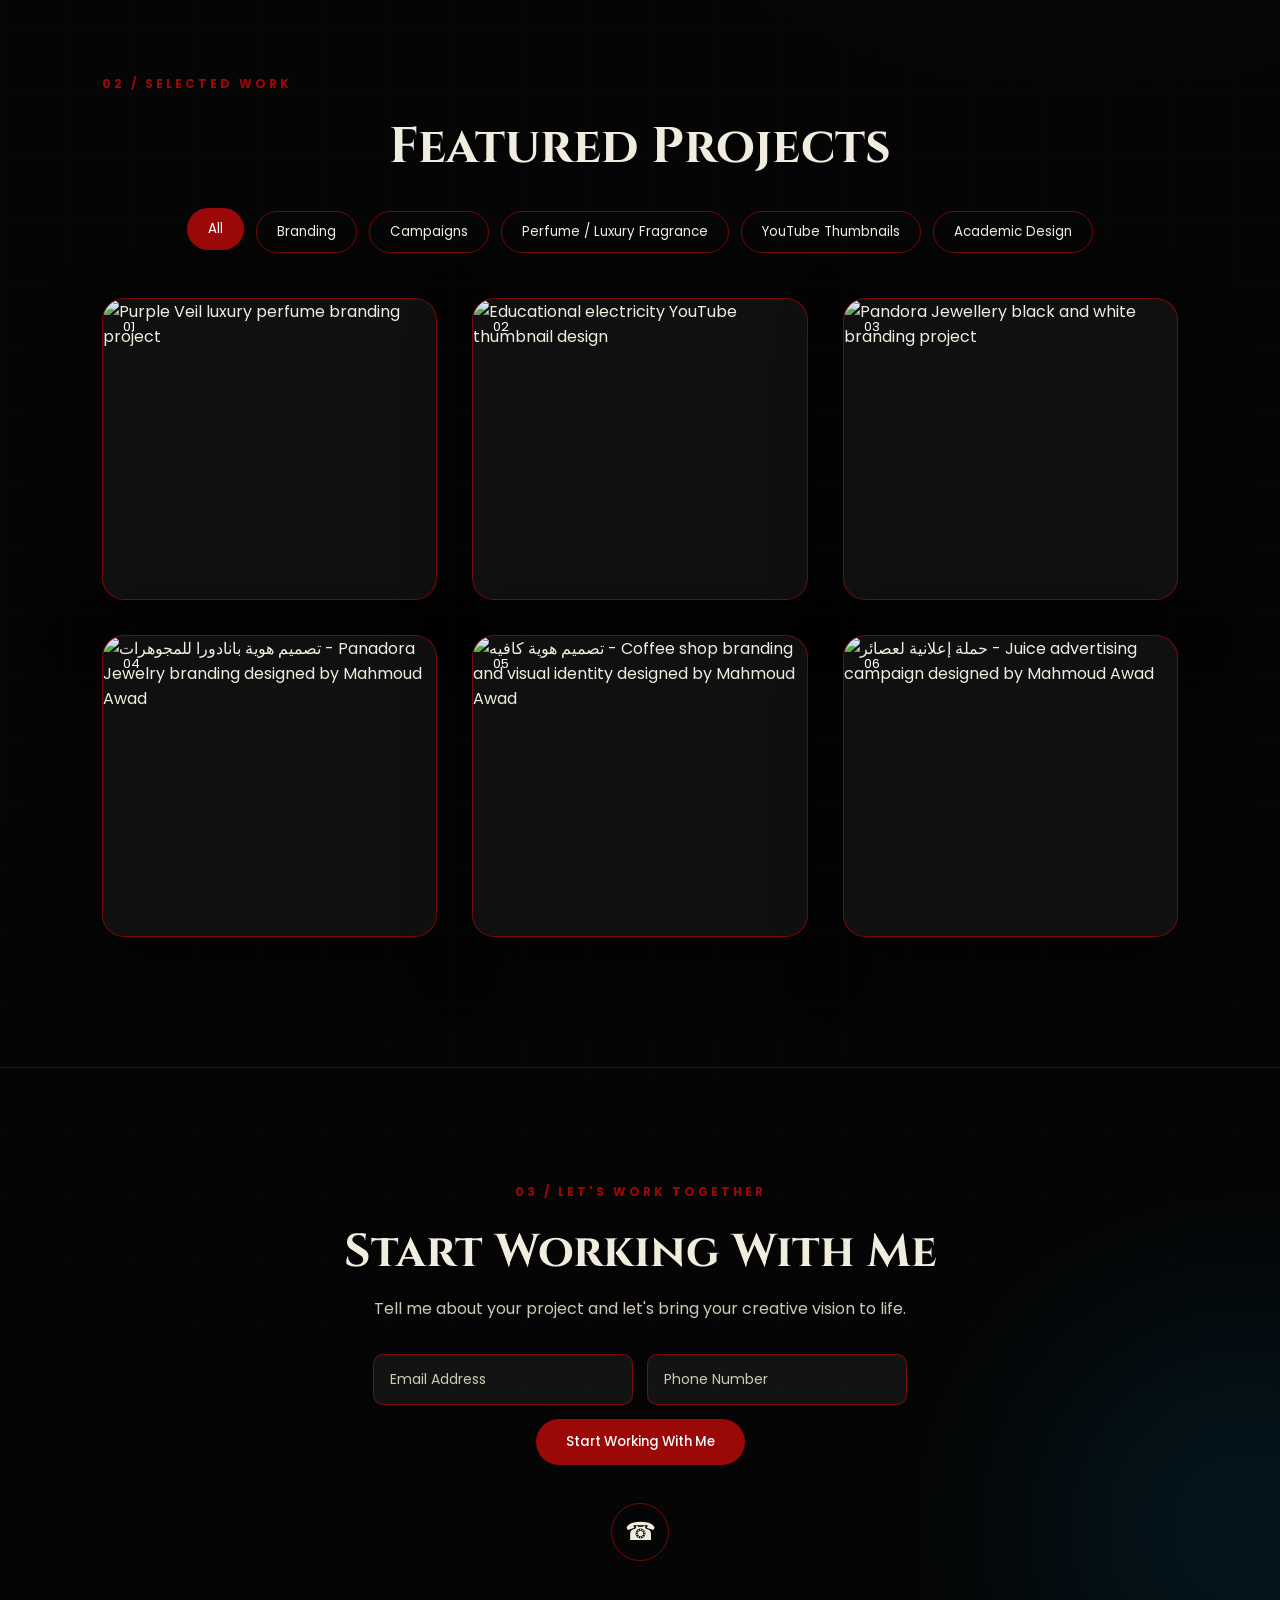
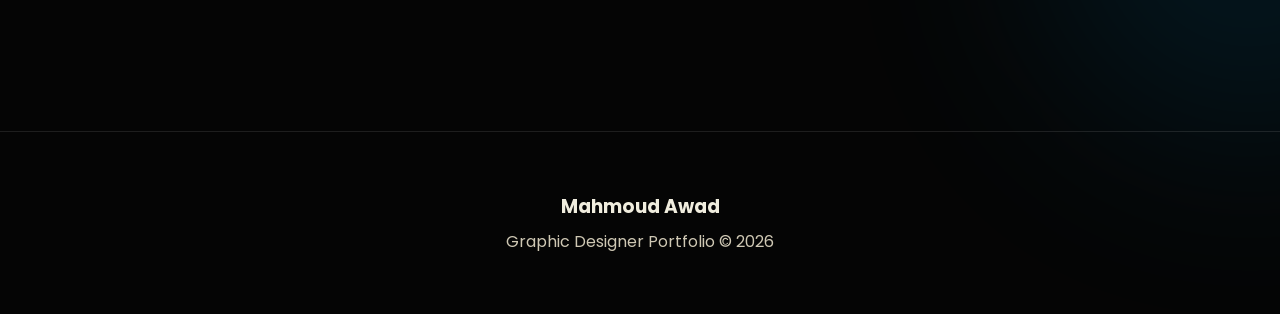
==== commit 41aa5555: "Replace broken hero profile image with a working portrait and add fallback image." ====
--- a/index.html
+++ b/index.html
@@ -15,18 +15,18 @@
     <link
         rel="icon"
         type="image/png"
-        href="https://uploads.onecompiler.io/44ssreqmg/44xbk82g9/1000002942.png"
+        href="https://images.unsplash.com/photo-1500648767791-00dcc994a43e?auto=format&fit=crop&w=300&q=80"
     >
 
     <!-- SEO Arabic -->
     <meta
         name="description"
-        content="محمود عوض هو مصمم جرافيك محترف متخصص في تصميم الهويات التجارية، الشعارات، الهوية البصرية، وتصميم السوشيال ميديا. Mahmoud Awad is a professional graphic designer specializing in branding, logo design, visual identity, and social media design."
+        content="محمود عوض هو مصمم جرافيك محترف متخصص في تصميم الهويات التجارية، الشعارات، الهوية البصرية، وتصميم وسائل التواصل الاجتماعي."
     >
 
     <meta
         name="keywords"
-        content="محمود عوض, Mahmoud Awad, مصمم جرافيك, Graphic Designer, محمود عوض جرافيك, محمود عوض مصمم الجرافيك, Branding, Logo Design, Visual Identity, Social Media Design, هوية بصرية, تصميم شعارات, تصميم جرافيك, جرافيك ديزاينر"
+        content="محمود عوض, Mahmoud Awad, مصمم جرافيك, Graphic Designer, محمود عوض جرافيك, محمود عوض مصمم الجرافيك, Branding, Logo Design, Visual Identity, Social Media Design"
     >
 
     <meta name="author" content="Mahmoud Awad">
@@ -53,17 +53,17 @@
     <meta property="og:type" content="website" />
     <meta property="og:url" content="https://mahmoud-awad-1.vercel.app/" />
     <meta property="og:site_name" content="Mahmoud Awad" />
-    <meta property="og:image" content="https://uploads.onecompiler.io/44ssreqmg/44xbk82g9/1000002942.png" />
+    <meta property="og:image" content="https://images.unsplash.com/photo-1500648767791-00dcc994a43e?auto=format&fit=crop&w=1200&q=80" />
 
     <meta property="og:title" content="محمود عوض | مصمم جرافيك محترف - Mahmoud Awad Graphic Designer" />
-    <meta property="og:description" content="محمود عوض هو مصمم جرافيك محترف متخصص في تصميم الهويات التجارية، الشعارات، الهوية البصرية، وتصميم السوشيال ميديا. Mahmoud Awad is a professional graphic designer specializing in branding, logo design, visual identity, and social media design." />
+    <meta property="og:description" content="محمود عوض هو مصمم جرافيك محترف متخصص في تصميم الهويات التجارية، الشعارات، الهوية البصرية، وتصميم وسائل التواصل الاجتماعي." />
 
     <!-- Twitter -->
     <meta name="twitter:card" content="summary_large_image" />
     <meta name="twitter:url" content="https://mahmoud-awad-1.vercel.app/" />
     <meta name="twitter:title" content="محمود عوض | مصمم جرافيك محترف - Mahmoud Awad Graphic Designer" />
-    <meta name="twitter:description" content="محمود عوض هو مصمم جرافيك محترف متخصص في تصميم الهويات التجارية، الشعارات، الهوية البصرية، وتصميم السوشيال ميديا. Mahmoud Awad is a professional graphic designer specializing in branding, logo design, visual identity, and social media design." />
-    <meta name="twitter:image" content="https://uploads.onecompiler.io/44ssreqmg/44xbk82g9/1000002942.png" />
+    <meta name="twitter:description" content="محمود عوض هو مصمم جرافيك محترف متخصص في تصميم الهويات التجارية، الشعارات، الهوية البصرية، وتصميم وسائل التواصل الاجتماعي." />
+    <meta name="twitter:image" content="https://images.unsplash.com/photo-1500648767791-00dcc994a43e?auto=format&fit=crop&w=1200&q=80" />
 
     <!-- Structured Data (Person + Breadcrumb) -->
     <script type="application/ld+json">
@@ -74,8 +74,8 @@
         "alternateName": "محمود عوض",
         "jobTitle": "Graphic Designer",
         "url": "https://mahmoud-awad-1.vercel.app/",
-        "image": "https://uploads.onecompiler.io/44ssreqmg/44xbk82g9/1000002942.png",
-        "description": "Mahmoud Awad is a professional graphic designer specializing in branding, logo design, visual identity, and social media design. محمود عوض هو مصمم جرافيك محترف متخصص في تصميم الهويات التجارية، الشعارات، الهوية البصرية، وتصميم السوشيال ميديا.",
+        "image": "https://images.unsplash.com/photo-1500648767791-00dcc994a43e?auto=format&fit=crop&w=1200&q=80",
+        "description": "Mahmoud Awad is a professional graphic designer specializing in branding, logo design, visual identity, and social media design. محمود عوض هو مصمم جرافيك محترف متخصص في تصميم الهويات التجارية، الشعارات، الهوية البصرية، وتصميم وسائل التواصل الاجتماعي.",
         "sameAs": [
             "https://www.behance.net/Mahmoud--Awad"
         ]
@@ -497,8 +497,9 @@
                 <div class="image-shine"></div>
 
                 <img
-                    src="https://uploads.onecompiler.io/44ssreqmg/44xbk82g9/1000002942.png"
+                    src="https://images.unsplash.com/photo-1500648767791-00dcc994a43e?auto=format&fit=crop&w=900&q=80"
                     alt="محمود عوض - مصمم جرافيك محترف | Mahmoud Awad - Professional Graphic Designer"
+                    onerror="this.onerror=null;this.src='https://images.unsplash.com/photo-1506794778202-cad84cf45f1d?auto=format&fit=crop&w=900&q=80';"
                 >
 
             </div>
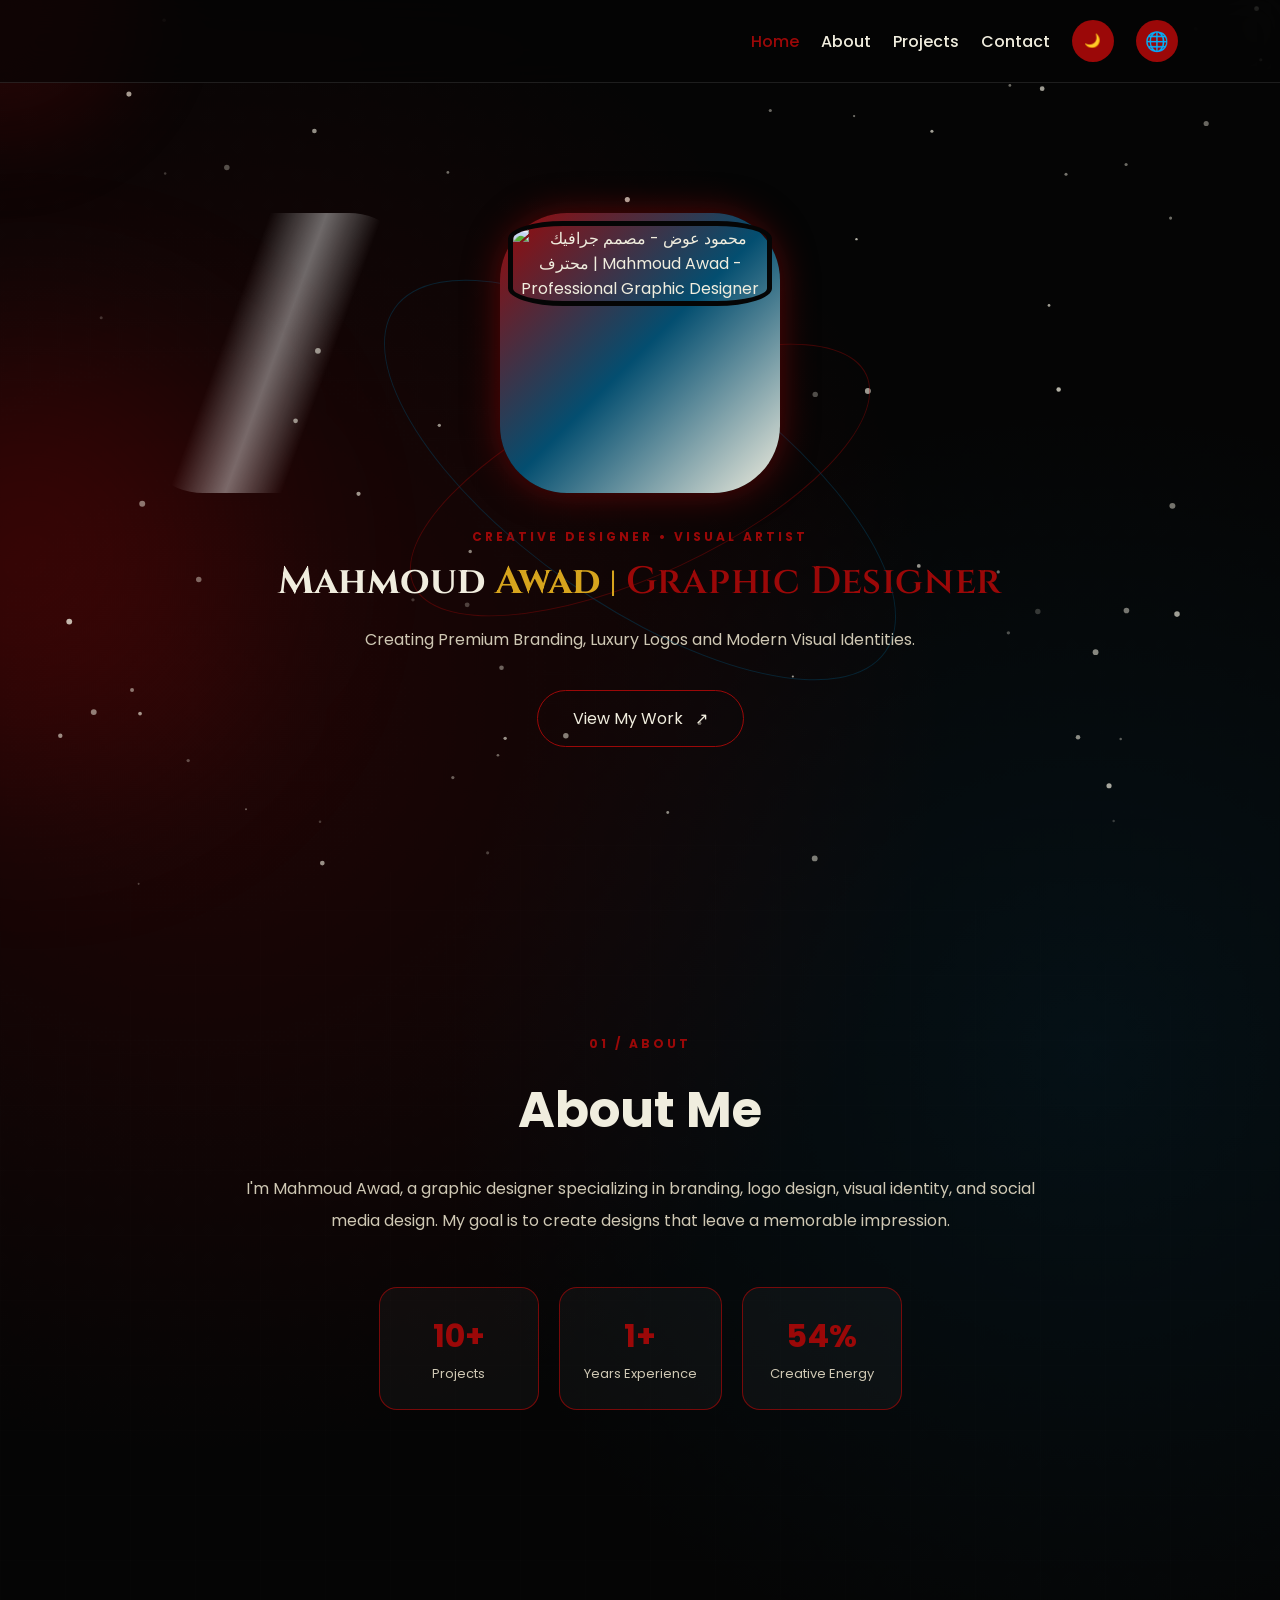
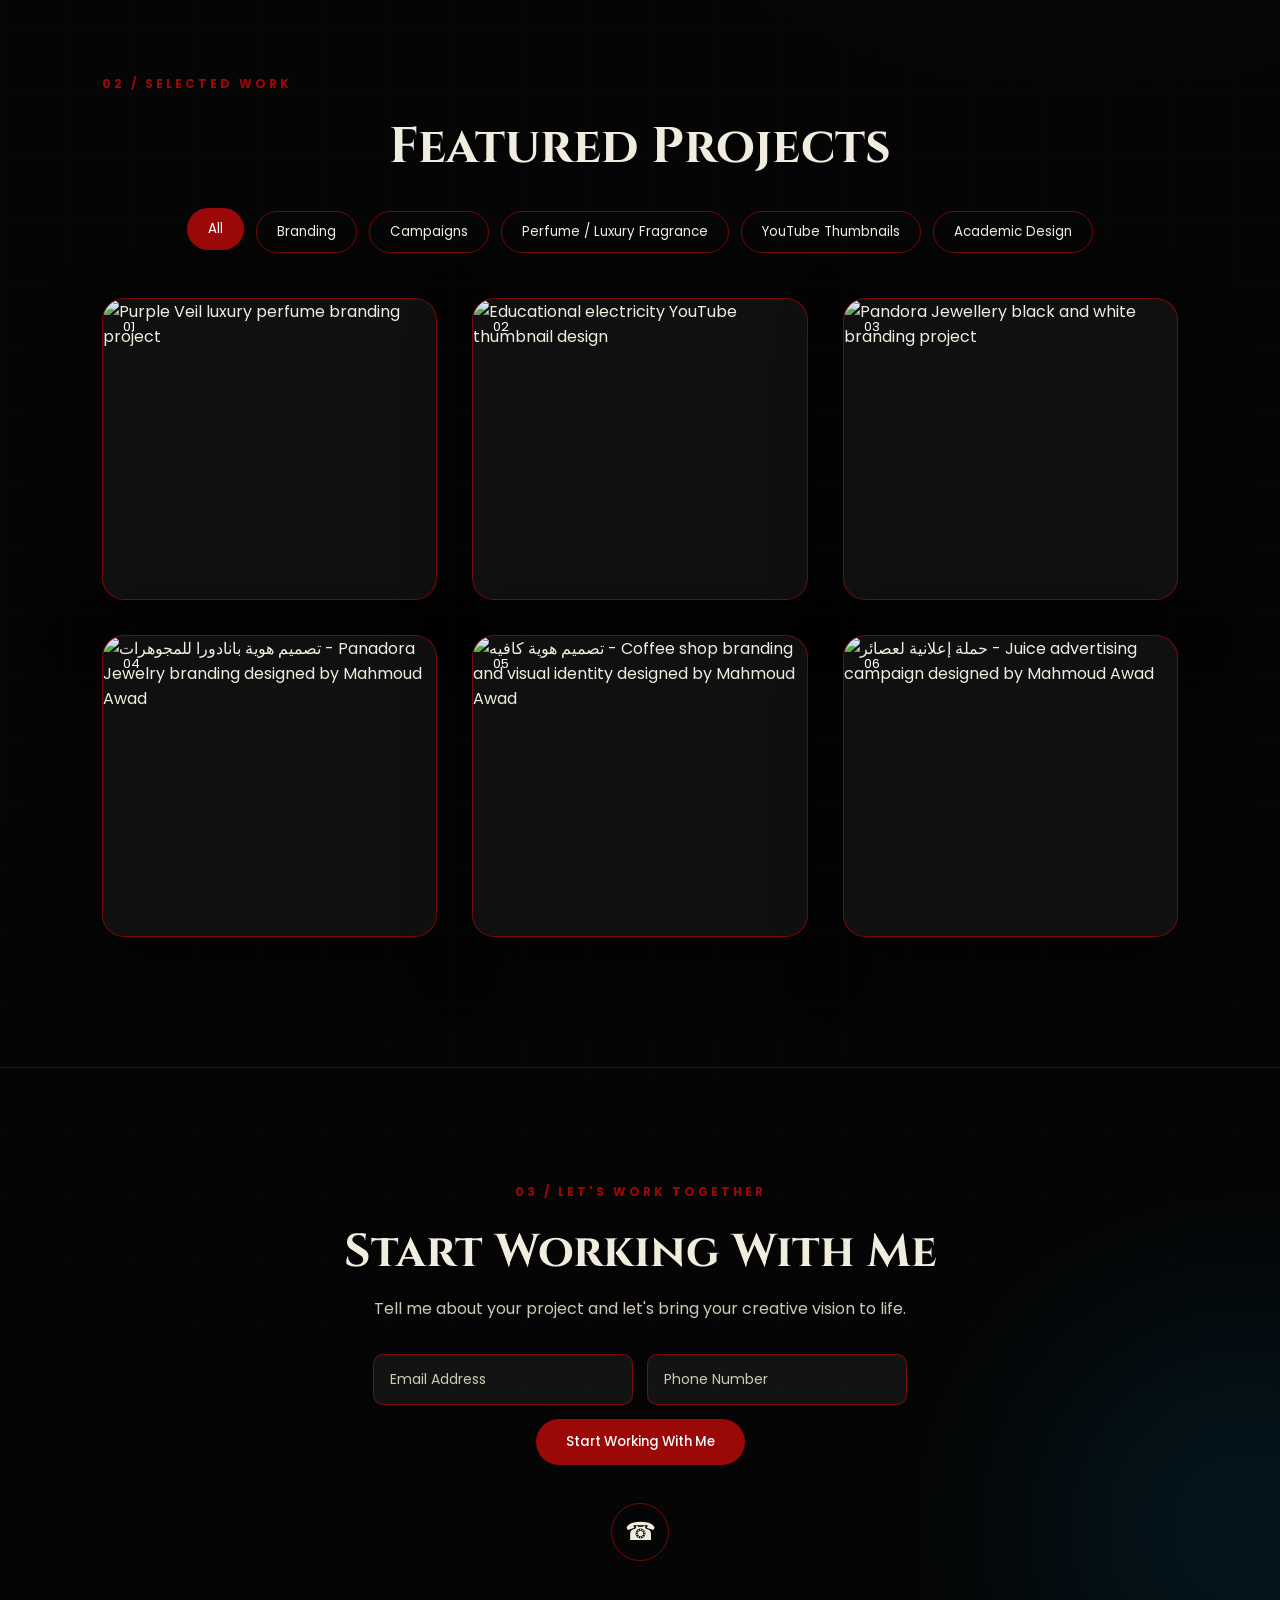
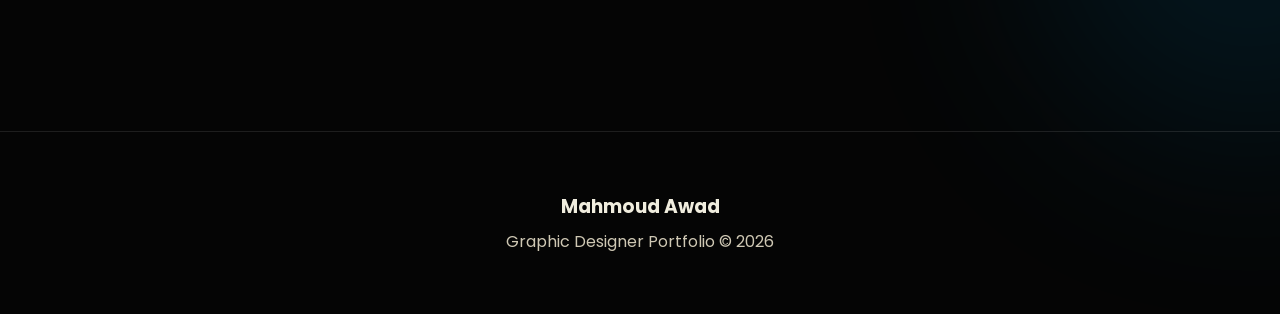
==== commit 16dbcbe6: "Update image URLs and SEO metadata in index.html Updated various image URLs and SEO metadata in inde" ====
--- a/index.html
+++ b/index.html
@@ -15,18 +15,18 @@
     <link
         rel="icon"
         type="image/png"
-        href="https://images.unsplash.com/photo-1500648767791-00dcc994a43e?auto=format&fit=crop&w=300&q=80"
+        href="https://uploads.onecompiler.io/44ssreqmg/44xbk82g9/1000002942.png"
     >
 
     <!-- SEO Arabic -->
     <meta
         name="description"
-        content="محمود عوض هو مصمم جرافيك محترف متخصص في تصميم الهويات التجارية، الشعارات، الهوية البصرية، وتصميم وسائل التواصل الاجتماعي."
+        content="محمود عوض هو مصمم جرافيك محترف متخصص في تصميم الهويات التجارية، الشعارات، الهوية البصرية، وتصميم السوشيال ميديا. Mahmoud Awad is a professional graphic designer specializing in branding, logo design, visual identity, and social media design."
     >
 
     <meta
         name="keywords"
-        content="محمود عوض, Mahmoud Awad, مصمم جرافيك, Graphic Designer, محمود عوض جرافيك, محمود عوض مصمم الجرافيك, Branding, Logo Design, Visual Identity, Social Media Design"
+        content="محمود عوض, Mahmoud Awad, مصمم جرافيك, Graphic Designer, محمود عوض جرافيك, محمود عوض مصمم الجرافيك, Branding, Logo Design, Visual Identity, Social Media Design, هوية بصرية, تصميم شعارات, تصميم جرافيك, جرافيك ديزاينر"
     >
 
     <meta name="author" content="Mahmoud Awad">
@@ -53,17 +53,17 @@
     <meta property="og:type" content="website" />
     <meta property="og:url" content="https://mahmoud-awad-1.vercel.app/" />
     <meta property="og:site_name" content="Mahmoud Awad" />
-    <meta property="og:image" content="https://images.unsplash.com/photo-1500648767791-00dcc994a43e?auto=format&fit=crop&w=1200&q=80" />
+    <meta property="og:image" content="https://uploads.onecompiler.io/44ssreqmg/44xbk82g9/1000002942.png" />
 
     <meta property="og:title" content="محمود عوض | مصمم جرافيك محترف - Mahmoud Awad Graphic Designer" />
-    <meta property="og:description" content="محمود عوض هو مصمم جرافيك محترف متخصص في تصميم الهويات التجارية، الشعارات، الهوية البصرية، وتصميم وسائل التواصل الاجتماعي." />
+    <meta property="og:description" content="محمود عوض هو مصمم جرافيك محترف متخصص في تصميم الهويات التجارية، الشعارات، الهوية البصرية، وتصميم السوشيال ميديا. Mahmoud Awad is a professional graphic designer specializing in branding, logo design, visual identity, and social media design." />
 
     <!-- Twitter -->
     <meta name="twitter:card" content="summary_large_image" />
     <meta name="twitter:url" content="https://mahmoud-awad-1.vercel.app/" />
     <meta name="twitter:title" content="محمود عوض | مصمم جرافيك محترف - Mahmoud Awad Graphic Designer" />
-    <meta name="twitter:description" content="محمود عوض هو مصمم جرافيك محترف متخصص في تصميم الهويات التجارية، الشعارات، الهوية البصرية، وتصميم وسائل التواصل الاجتماعي." />
-    <meta name="twitter:image" content="https://images.unsplash.com/photo-1500648767791-00dcc994a43e?auto=format&fit=crop&w=1200&q=80" />
+    <meta name="twitter:description" content="محمود عوض هو مصمم جرافيك محترف متخصص في تصميم الهويات التجارية، الشعارات، الهوية البصرية، وتصميم السوشيال ميديا. Mahmoud Awad is a professional graphic designer specializing in branding, logo design, visual identity, and social media design." />
+    <meta name="twitter:image" content="https://uploads.onecompiler.io/44ssreqmg/44xbk82g9/1000002942.png" />
 
     <!-- Structured Data (Person + Breadcrumb) -->
     <script type="application/ld+json">
@@ -74,8 +74,8 @@
         "alternateName": "محمود عوض",
         "jobTitle": "Graphic Designer",
         "url": "https://mahmoud-awad-1.vercel.app/",
-        "image": "https://images.unsplash.com/photo-1500648767791-00dcc994a43e?auto=format&fit=crop&w=1200&q=80",
-        "description": "Mahmoud Awad is a professional graphic designer specializing in branding, logo design, visual identity, and social media design. محمود عوض هو مصمم جرافيك محترف متخصص في تصميم الهويات التجارية، الشعارات، الهوية البصرية، وتصميم وسائل التواصل الاجتماعي.",
+        "image": "https://uploads.onecompiler.io/44ssreqmg/44xbk82g9/1000002942.png",
+        "description": "Mahmoud Awad is a professional graphic designer specializing in branding, logo design, visual identity, and social media design. محمود عوض هو مصمم جرافيك محترف متخصص في تصميم الهويات التجارية، الشعارات، الهوية البصرية، وتصميم السوشيال ميديا.",
         "sameAs": [
             "https://www.behance.net/Mahmoud--Awad"
         ]
@@ -497,9 +497,8 @@
                 <div class="image-shine"></div>
 
                 <img
-                    src="https://images.unsplash.com/photo-1500648767791-00dcc994a43e?auto=format&fit=crop&w=900&q=80"
+                    src="https://uploads.onecompiler.io/44ssreqmg/44xbvrtf7/1000003135.png"
                     alt="محمود عوض - مصمم جرافيك محترف | Mahmoud Awad - Professional Graphic Designer"
-                    onerror="this.onerror=null;this.src='https://images.unsplash.com/photo-1506794778202-cad84cf45f1d?auto=format&fit=crop&w=900&q=80';"
                 >
 
             </div>
